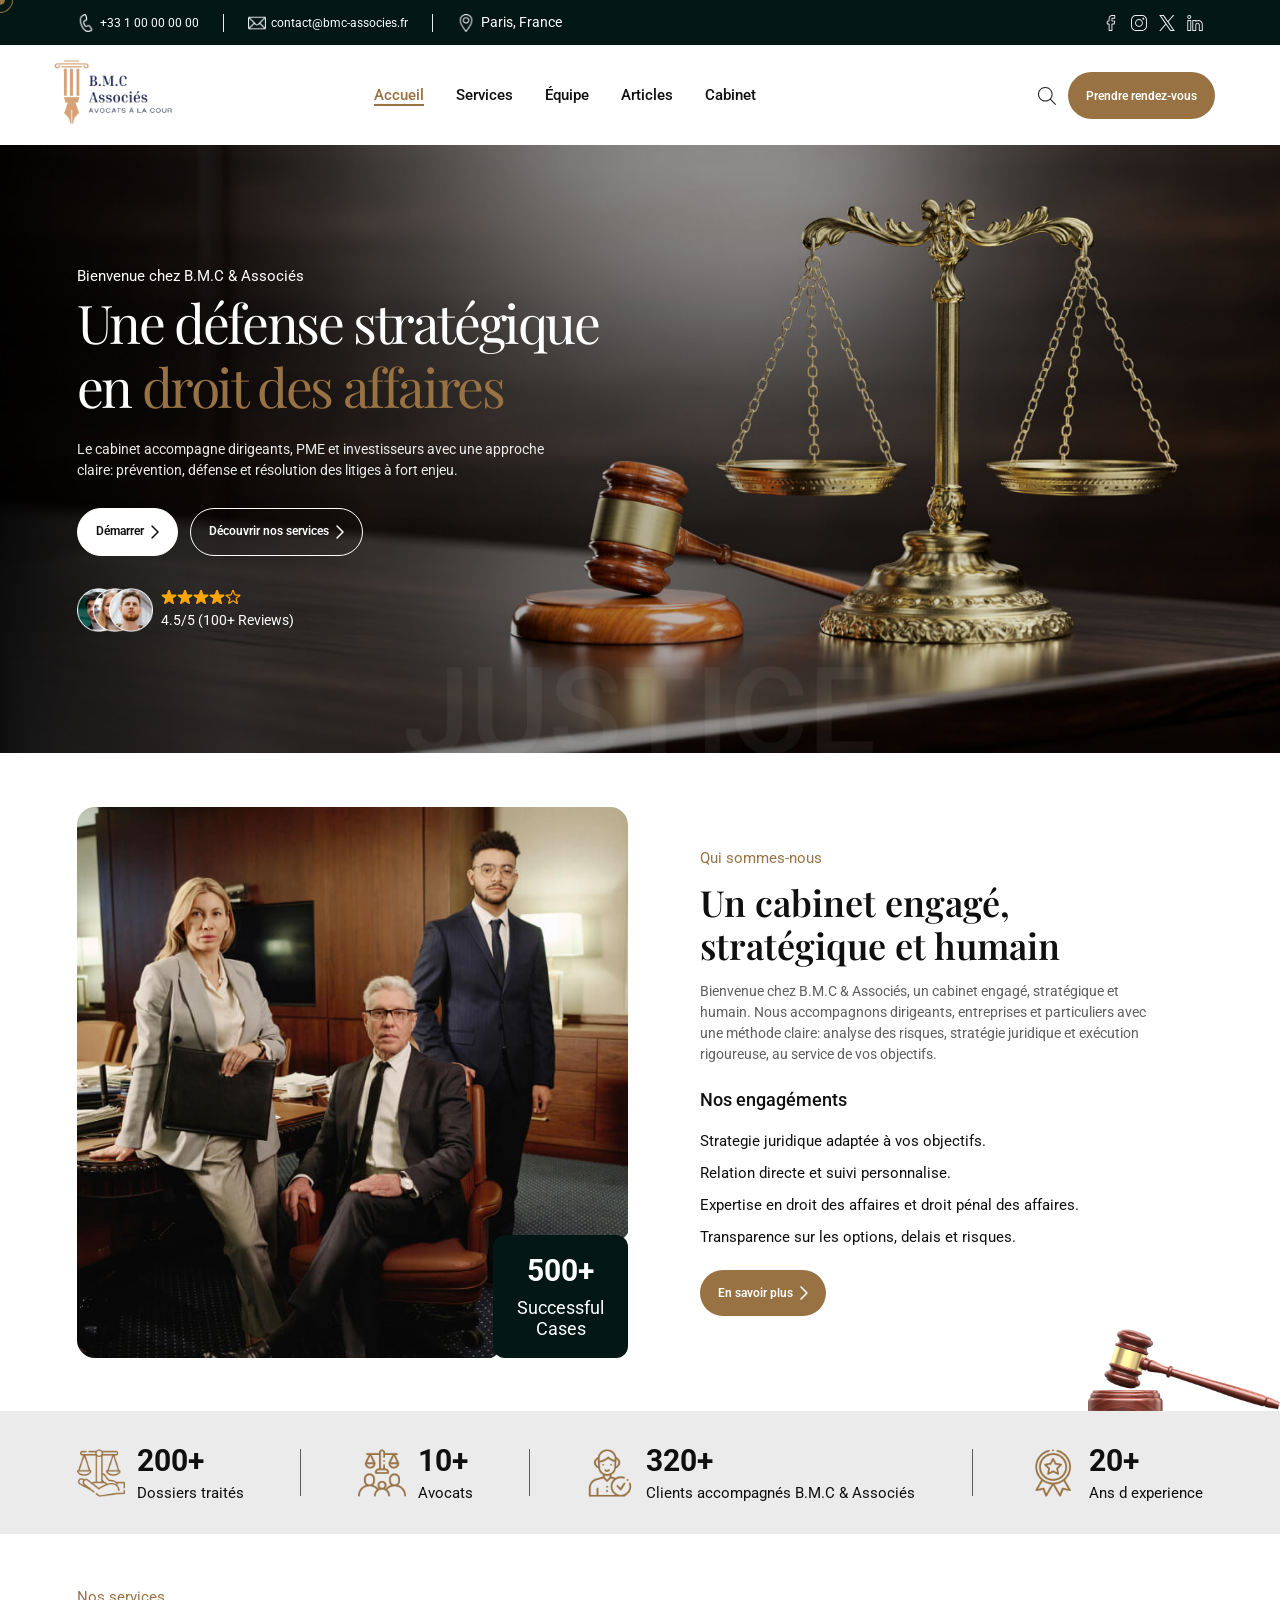
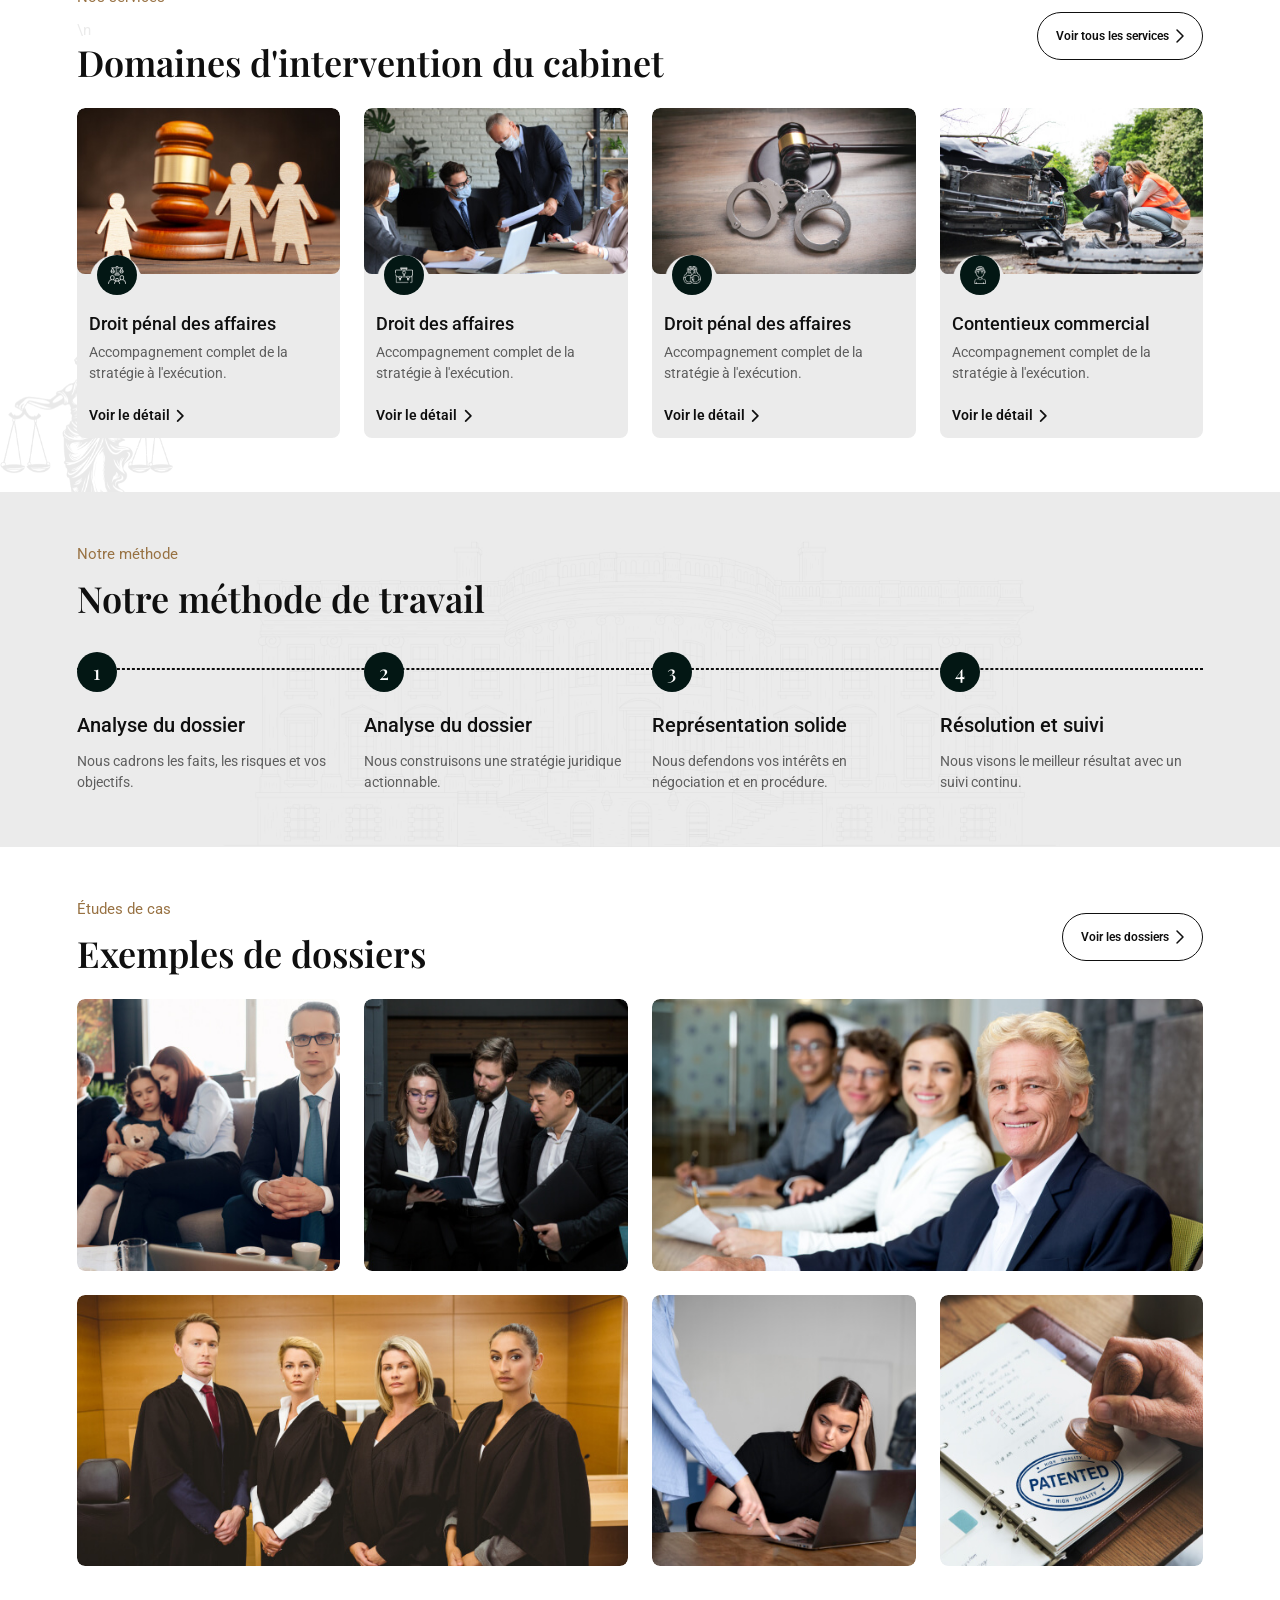
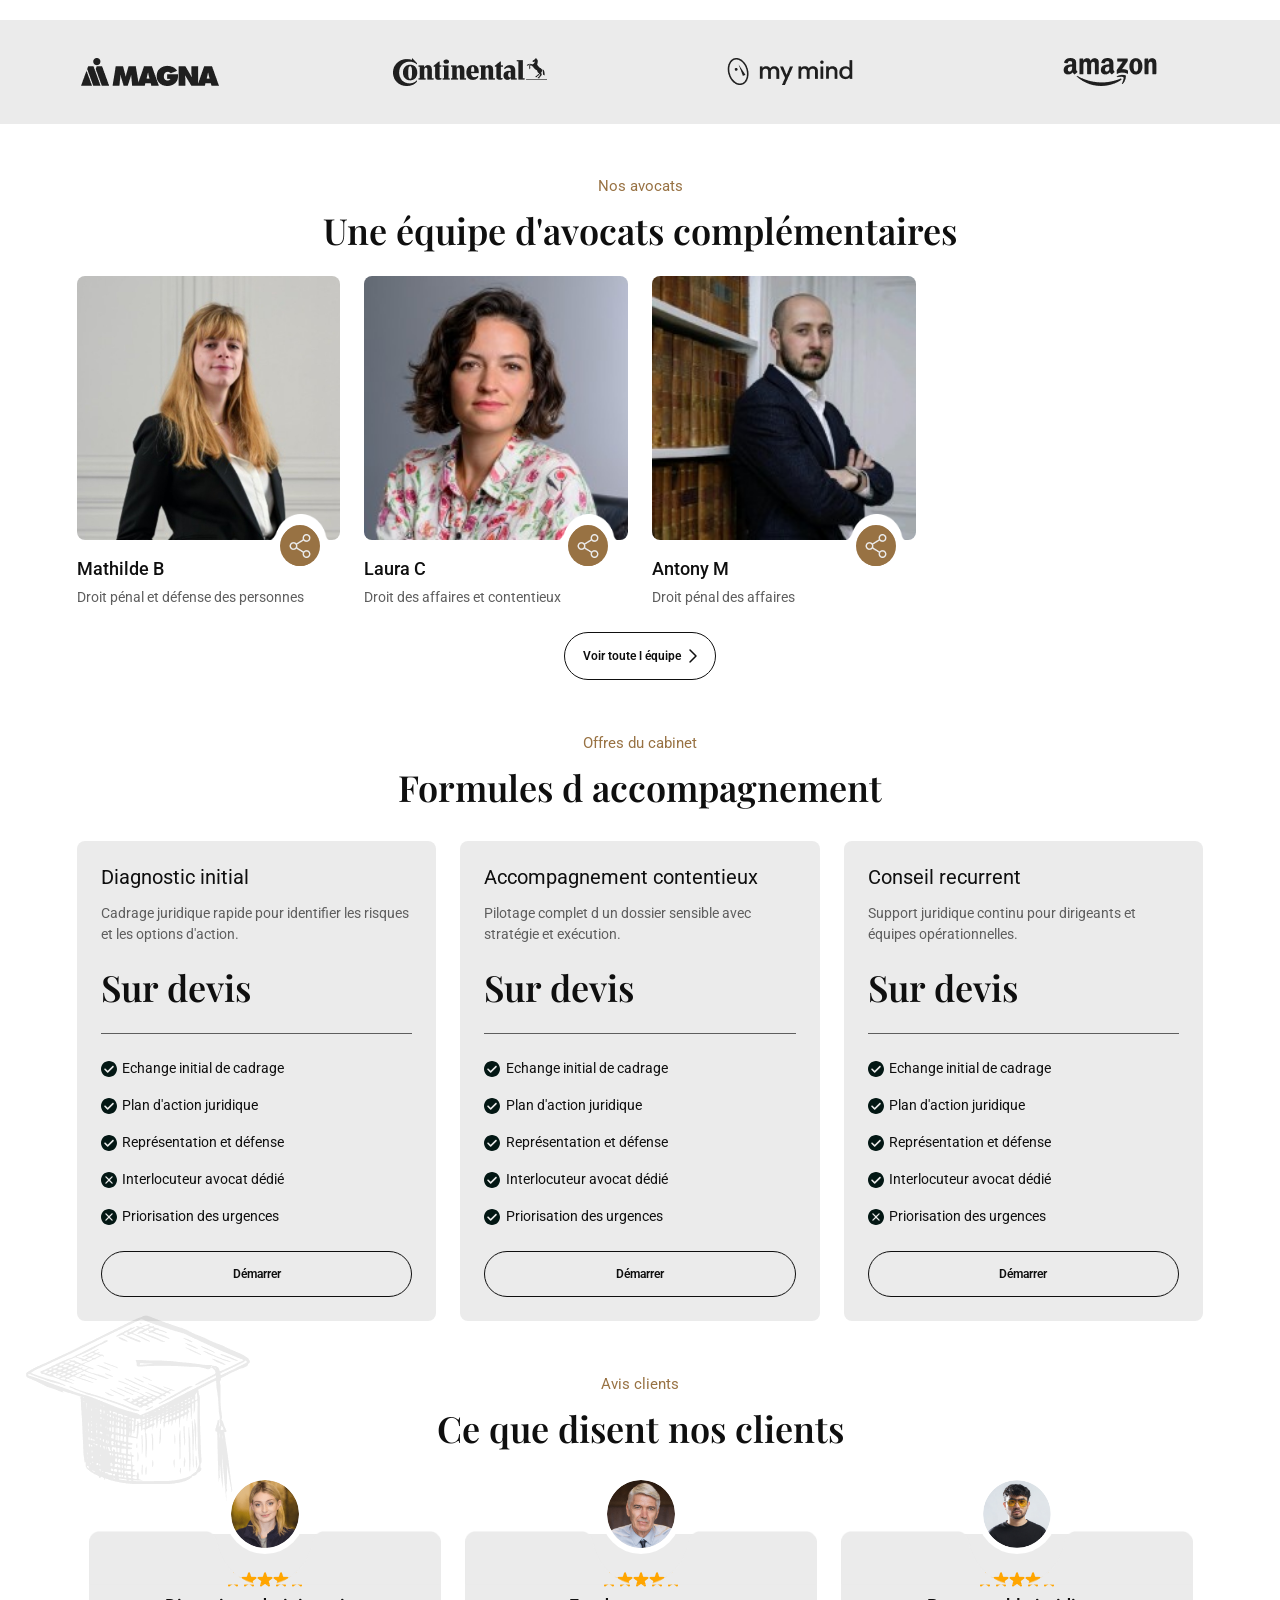
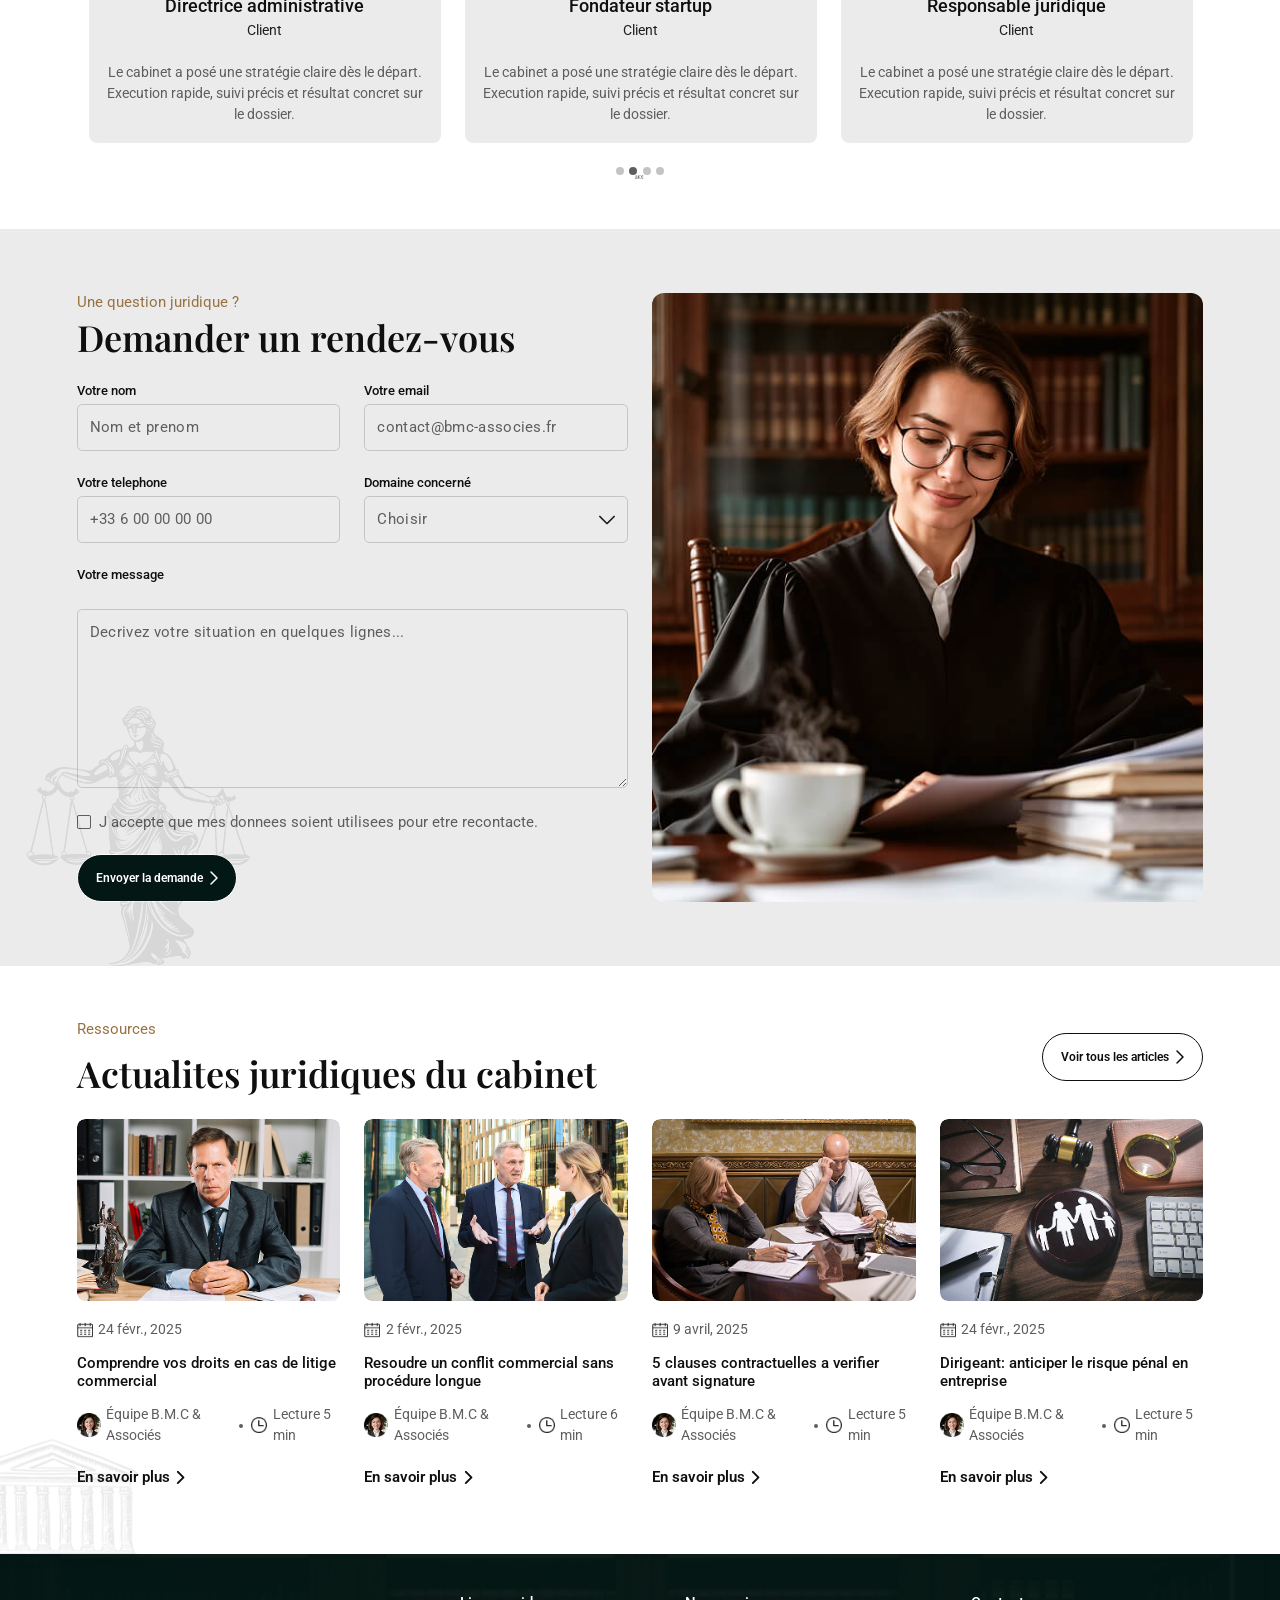
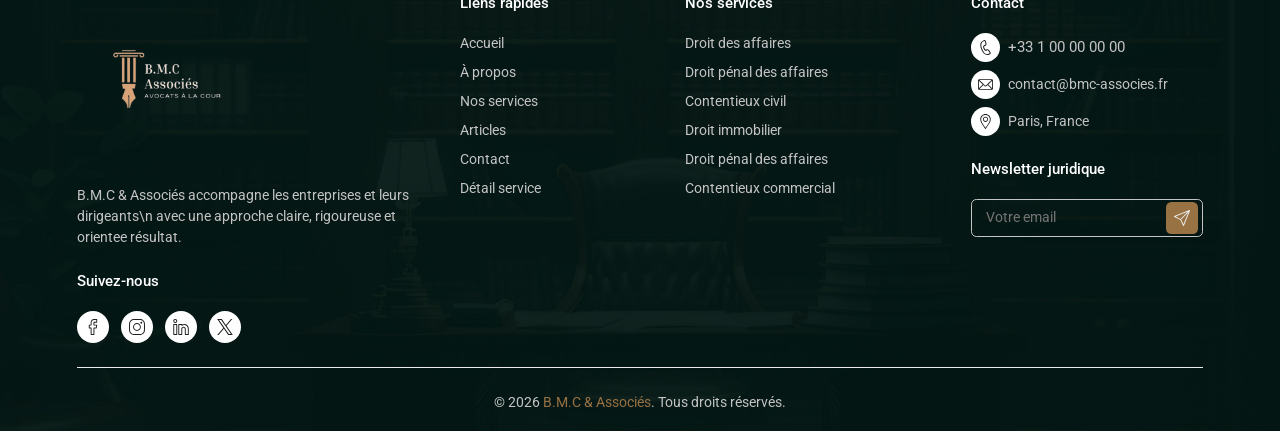
==== index.html @ 6d424aff "Premier commit" ====
﻿<!DOCTYPE html>
<html lang="fr">

<head>
  <meta charset="UTF-8">
  <meta http-equiv="X-UA-Compatible" content="IE=edge">
  <meta name="viewport" content="width=device-width, initial-scale=1, shrink-to-fit=no">
  <meta name="description" content="Cabinet B.M.C & Associés: conseil, contentieux commercial et droit pénal des affaires pour dirigeants et entreprises.">
    <meta name="robots" content="index,follow">
    <meta property="og:locale" content="fr_FR">
    <meta property="og:type" content="website">
    
    <meta property="og:title" content="B.M.C & Associés | Cabinet d'avocats">
    <meta property="og:description" content="Cabinet B.M.C & Associés: conseil, contentieux commercial et droit pénal des affaires pour dirigeants et entreprises.">

  <title>B.M.C & Associés | Cabinet d'avocats</title>
    <link rel="canonical" href="https://www.bmc-associes.fr/index.html">

  <!-- Favicon -->
  <link rel="shortcut icon" type="image/x-icon" href="assets/media/favicon.png">

  <!-- All CSS files -->
  <link rel="stylesheet" href="assets/css/vendor/font-awesome.css">
  <link rel="stylesheet" href="assets/css/vendor/slick-theme.css">
  <link rel="stylesheet" href="assets/css/vendor/slick-slider.css">
  <link rel="stylesheet" href="assets/css/vendor/bootstrap.min.css">
  <link rel="stylesheet" href="assets/css/vendor/wow.min.css">
  <link rel="stylesheet" href="assets/css/app.css">

</head>

<body>

  <!-- Cursor Style -->
  <div id="cursor"></div>
  <div id="cursor-border"></div>
  <!-- Cursor Style -->

  <!-- Preloader START -->
  <div class="page-loader" id="preloader">
    <div class="preloader-container">
      <img src="assets/media/preloader/1.png" class="top-bar" alt="">
      <div class="preloader">
        <img src="assets/media/preloader/2.png" class="lefthandle" alt="">
        <img src="assets/media/preloader/3.png" alt="">
        <img src="assets/media/preloader/2.png" class="righthandle" alt="">
      </div>
    </div>
  </div>
  <!-- Preloader END -->

  <!-- Main Wrapper Start -->
  <div id="scroll-container" class="main-wrapper">

    <!-- Header Menu Start -->
    <div class="header-wrapper">
      <div class="header-top">
        <div class="container-fluid">
          <div class="header-top-wrapper">
            <div class="left-contact-block">
              <div class="info-block">
                <img src="assets/media/vector/call-vector.png" alt="">
                <a href="tel:+33100000000" class="hover-content">+33 1 00 00 00 00</a>
              </div>
              <div class="info-block">
                <img src="assets/media/vector/mail-vector.png" alt="">
                <a href="mailto:contact@bmc-associes.fr" class="hover-content">contact@bmc-associes.fr</a>
              </div>
              <div class="info-block">
                <img src="assets/media/vector/location-vector.png" alt="">
                <p class="white">Paris, France</p>
              </div>
            </div>
            <div class="right-links-block">
              <a href="" class="link">
                <svg xmlns="http://www.w3.org/2000/svg" width="20" height="20" viewBox="0 0 20 20" fill="none">
                  <path
                    d="M14.6875 4.6875C15.0109 4.6875 15.2734 4.425 15.2734 4.10156V0.585938C15.2734 0.2625 15.0109 0 14.6875 0H11.1719C8.91016 0 7.07031 1.83984 7.07031 4.10156V7.03125H5.3125C4.98906 7.03125 4.72656 7.29375 4.72656 7.61719V11.1328C4.72656 11.4563 4.98906 11.7188 5.3125 11.7188H7.07031V19.4141C7.07031 19.7375 7.33281 20 7.65625 20H11.1719C11.4953 20 11.7578 19.7375 11.7578 19.4141V11.7188H14.1016C14.3879 11.7188 14.6324 11.5117 14.6797 11.2293L15.2656 7.71367C15.2938 7.54375 15.2461 7.36992 15.1348 7.23828C15.0234 7.10703 14.8598 7.03125 14.6875 7.03125H11.7578V4.6875H14.6875ZM11.1719 8.20312H13.9957L13.6051 10.5469H11.1719C10.8484 10.5469 10.5859 10.8094 10.5859 11.1328V18.8281H8.24219V11.1328C8.24219 10.8094 7.97969 10.5469 7.65625 10.5469H5.89844V8.20312H7.65625C7.97969 8.20312 8.24219 7.94063 8.24219 7.61719V4.10156C8.24219 2.48633 9.55664 1.17188 11.1719 1.17188H14.1016V3.51562H11.1719C10.8484 3.51562 10.5859 3.77813 10.5859 4.10156V7.61719C10.5859 7.94063 10.8484 8.20312 11.1719 8.20312Z"
                    fill="#EBEBEB" />
                </svg>
              </a>
              <a href="" class="link">
                <svg xmlns="http://www.w3.org/2000/svg" width="20" height="20" viewBox="0 0 20 20" fill="none">
                  <g clip-path="url(#clip0_17753_3781)">
                    <path
                      d="M10.1968 20C10.1306 20 10.0644 20 9.99771 19.9997C8.43002 20.0035 6.9815 19.9637 5.57281 19.878C4.28131 19.7994 3.10242 19.3531 2.16339 18.5874C1.25732 17.8485 0.63858 16.8495 0.324402 15.6185C0.0509644 14.5467 0.0364685 13.4946 0.022583 12.477C0.0125122 11.7469 0.00213623 10.8817 0 10.0019C0.00213623 9.11838 0.0125122 8.25321 0.022583 7.52307C0.0364685 6.50562 0.0509644 5.45352 0.324402 4.38159C0.63858 3.15052 1.25732 2.15152 2.16339 1.41269C3.10242 0.647006 4.28131 0.200687 5.57297 0.122104C6.98166 0.036502 8.43048 -0.00347599 10.0015 0.000338713C11.5697 -0.00301822 13.0177 0.036502 14.4264 0.122104C15.7179 0.200687 16.8968 0.647006 17.8358 1.41269C18.7421 2.15152 19.3607 3.15052 19.6748 4.38159C19.9483 5.45337 19.9628 6.50562 19.9767 7.52307C19.9867 8.25321 19.9972 9.11838 19.9992 9.9982V10.0019C19.9972 10.8817 19.9867 11.7469 19.9767 12.477C19.9628 13.4944 19.9484 14.5465 19.6748 15.6185C19.3607 16.8495 18.7421 17.8485 17.8358 18.5874C16.8968 19.3531 15.7179 19.7994 14.4264 19.878C13.0774 19.9601 11.6916 20 10.1968 20ZM9.99771 18.761C11.5399 18.7647 12.9559 18.7256 14.3315 18.642C15.3081 18.5826 16.46 17.9421 17.1537 17.3764C17.7948 16.8535 18.2364 16.1321 18.4661 15.2321C18.6937 14.3399 18.7069 13.382 18.7195 12.4556C18.7294 11.7304 18.7398 10.8713 18.7419 10C18.7398 9.1286 18.7294 8.26969 18.7195 7.54444C18.7069 6.61807 18.6937 5.66013 18.4661 4.76779C18.2364 3.86783 17.7948 3.1464 17.1537 2.62348C16.46 2.05799 15.3081 1.43619 14.3315 1.37683C12.9559 1.29306 11.5399 1.25445 10.0014 1.25781C8.45947 1.25415 7.0433 1.29764 5.66772 1.38141C4.69116 1.44077 3.64605 1.85959 2.95239 2.42508C2.31121 2.948 1.75088 3.86783 1.52123 4.76779C1.29357 5.66013 1.28045 6.61792 1.26779 7.54444C1.25787 8.2703 1.24749 9.12982 1.24535 10.0019C1.24749 10.8701 1.25787 11.7298 1.26779 12.4556C1.28045 13.382 1.29357 14.3399 1.52123 15.2321C1.75088 16.1321 2.19247 16.8535 2.83364 17.3764C3.52731 17.9419 4.69116 18.5826 5.66772 18.642C7.0433 18.7258 8.45978 18.7648 9.99771 18.761ZM9.96048 14.8828C7.26822 14.8828 5.07767 12.6924 5.07767 10C5.07767 7.30762 7.26822 5.11722 9.96048 5.11722C12.6529 5.11722 14.8433 7.30762 14.8433 10C14.8433 12.6924 12.6529 14.8828 9.96048 14.8828ZM10.0014 6.25416C7.80598 6.25416 6.26095 7.7992 6.26095 9.9982C6.26095 11.829 7.6453 13.7609 9.97978 13.7609C11.8107 13.7609 13.7142 12.0264 13.7142 9.9982C13.7142 8.16745 12.3175 6.25416 10.0014 6.25416ZM15.3902 3.55472C14.743 3.55472 14.2183 4.07932 14.2183 4.7266C14.2183 5.37387 14.743 5.89847 15.3902 5.89847C16.0374 5.89847 16.562 5.37387 16.562 4.7266C16.562 4.07932 16.0374 3.55472 15.3902 3.55472Z"
                      fill="#EBEBEB" />
                  </g>
                  <defs>
                    <clipPath>
                      <rect width="20" height="20" fill="white" />
                    </clipPath>
                  </defs>
                </svg>
              </a>
              <a href="" class="link">
                <svg xmlns="http://www.w3.org/2000/svg" width="20" height="20" viewBox="0 0 20 20" fill="none">
                  <g clip-path="url(#clip0_17753_3783)">
                    <path
                      d="M11.8683 8.46864L19.1537 0H17.4273L11.1014 7.3532L6.04897 0H0.221558L7.86186 11.1193L0.221558 20H1.94805L8.62833 12.2348L13.9641 20H19.7915L11.8679 8.46864H11.8683ZM9.50367 11.2173L8.72954 10.1101L2.57013 1.29967H5.22192L10.1926 8.40994L10.9668 9.51718L17.4281 18.7594H14.7763L9.50367 11.2177V11.2173Z"
                      fill="#EBEBEB" />
                  </g>
                  <defs>
                    <clipPath>
                      <rect width="20" height="20" fill="white" />
                    </clipPath>
                  </defs>
                </svg>
              </a>
              <a href="" class="link">
                <svg xmlns="http://www.w3.org/2000/svg" width="20" height="20" viewBox="0 0 20 20" fill="none">
                  <g clip-path="url(#clip0_17753_3785)">
                    <path
                      d="M4.70306 6.27594H0.9375C0.613861 6.27594 0.351562 6.53839 0.351562 6.86188V19.4141C0.351562 19.7377 0.613861 20 0.9375 20H4.70306C5.0267 20 5.289 19.7377 5.289 19.4141V6.86188C5.289 6.53839 5.0267 6.27594 4.70306 6.27594ZM4.11713 18.8281H1.52344V7.44781H4.11713V18.8281Z"
                      fill="#EBEBEB" />
                    <path
                      d="M2.82043 0C1.45905 0 0.351562 1.10748 0.351562 2.46857C0.351562 3.82996 1.45905 4.93729 2.82043 4.93729C4.18167 4.93729 5.289 3.8298 5.289 2.46857C5.289 1.10748 4.18167 0 2.82043 0ZM2.82043 3.76541C2.10526 3.76541 1.52344 3.18375 1.52344 2.46857C1.52344 1.75354 2.10526 1.17188 2.82043 1.17188C3.53546 1.17188 4.11713 1.75354 4.11713 2.46857C4.11713 3.18375 3.53546 3.76541 2.82043 3.76541Z"
                      fill="#EBEBEB" />
                    <path
                      d="M14.1176 6.19308C13.2269 6.19308 12.3491 6.40778 11.563 6.80939C11.5363 6.51047 11.2852 6.27594 10.9793 6.27594H7.21344C6.88995 6.27594 6.6275 6.53839 6.6275 6.86188V19.4141C6.6275 19.7377 6.88995 20 7.21344 20H10.9793C11.3029 20 11.5652 19.7377 11.5652 19.4141V12.5104C11.5652 11.6223 12.2879 10.8998 13.176 10.8998C14.064 10.8998 14.7864 11.6223 14.7864 12.5104V19.4141C14.7864 19.7377 15.0488 20 15.3723 20H19.138C19.4617 20 19.724 19.7377 19.724 19.4141V11.7995C19.724 8.70804 17.209 6.19308 14.1176 6.19308ZM18.5521 18.8281H15.9584V12.5104C15.9584 10.9761 14.7102 9.72794 13.1761 9.72794C11.6417 9.72794 10.3934 10.9761 10.3934 12.5104V18.8281H7.79953V7.44781H10.3934V7.88071C10.3934 8.10608 10.5226 8.31146 10.7259 8.40897C10.929 8.50647 11.17 8.4787 11.346 8.33786C12.1394 7.70142 13.098 7.36496 14.1176 7.36496C16.5628 7.36496 18.5521 9.35425 18.5521 11.7995V18.8281Z"
                      fill="#EBEBEB" />
                  </g>
                  <defs>
                    <clipPath>
                      <rect width="20" height="20" fill="white" />
                    </clipPath>
                  </defs>
                </svg>
              </a>
            </div>
          </div>
        </div>
      </div>
      <header class="main-menu">
        <div class="header-section">
          <div class="container-fluid">
            <div class="header-center">
              <div class="row align-items-center justify-content-between gap-24">
                <div class="col-xl-2 col-lg-3 col-5">
                  <a href="index.html" class="header-logo bmc-logo-inline"><img src="assets/media/logo-1-nobg.png" alt="B.M.C & Associés">
                    
                </a>
                </div>
                <div class="col-lg-5 col-1 d-md-flex d-none">
                  <nav class="navigation">
                    <div class="menu-button-right">
                      <div class="main-menu__nav">
                        <ul class="main-menu__list">
                          <li>
                            <a href="index.html" class="active">Accueil</a>
                          </li>
                          <li class="dropdown">
                            <a href="javascript:void(0);">Services</a>
                            <ul class="sub-menu">
                              <li><a href="services.html">Services</a></li>
                              <li><a href="service-detail.html">Détail service</a></li>
                            </ul>
                          </li>
                          <li class="dropdown">
                            <a href="javascript:void(0);">Équipe</a>
                            <ul class="sub-menu">
                              <li><a href="team.html">Équipe</a></li>
                              <li><a href="team-detail.html">Profil avocat</a></li>
                            </ul>
                          </li>
                          <li class="dropdown">
                            <a href="javascript:void(0);">Articles</a>
                            <ul>
                              <li><a href="blog-grid.html">Articles</a></li>
                              <li><a href="blog-grid-sidebar.html">Articles</a></li>
                              <li><a href="blog-detail.html">Article</a></li>
                            </ul>
                          </li>
                          <li class="dropdown">
                            <a href="javascript:void(0);">Cabinet</a>
                            <ul>
                              <li><a href="about.html">À propos</a></li>
                              <li><a href="case-study.html">Études de cas</a></li>
                              <li><a href="case-study-detail.html">Détail étude de cas</a></li>
                              <li><a href="appointment.html">Prendre rendez-vous</a></li>
                              <li><a href="contact.html">Contact</a></li>
                            </ul>
                          </li>
                        </ul>
                      </div>
                    </div>
                  </nav>
                </div>
                <div class="col-xl-4 col-lg-3 col-5 p-0">
                  <div class="header-buttons">
                    <div class="right-nav d-sm-flex d-none">
                      <form action="index.html">
                        <div class="search-block">
                          <input type="text" class="input-search form-control" name="search" id="searchbar"
                            placeholder="Rechercher...">
                          <a href="javascript:;" class="button-block search-toggler">
                            <svg xmlns="http://www.w3.org/2000/svg" width="24" height="24" viewBox="0 0 24 24"
                              fill="none">
                              <path
                                d="M9.74062 0C15.1116 0 19.4812 4.36964 19.4812 9.74063C19.4812 12.1734 18.5847 14.4008 17.1047 16.1097L23.7941 22.7997C24.0687 23.0743 24.0686 23.5195 23.794 23.7941C23.5194 24.0687 23.0743 24.0686 22.7997 23.7941L16.1104 17.1041C14.4014 18.5845 12.1738 19.4813 9.74062 19.4813C4.36964 19.4813 0 15.1116 0 9.74063C0 4.36964 4.36964 0 9.74062 0ZM9.74062 18.075C14.3362 18.075 18.075 14.3362 18.075 9.74063C18.075 5.14505 14.3362 1.40625 9.74062 1.40625C5.14505 1.40625 1.40625 5.14505 1.40625 9.74063C1.40625 14.3362 5.14505 18.075 9.74062 18.075Z"
                                fill="#1E1F20" />
                            </svg>
                          </a>
                        </div>
                      </form>
                      <a href="appointment.html" class="header-cus-btn">
                        <span class="text">Prendre rendez-vous</span>
                      </a>
                    </div>

                    <a href="#" class="main-menu__toggler mobile-nav__toggler">
                      <img src="assets/media/icons/menu-2.png" alt="">
                    </a>
                  </div>
                </div>
              </div>
            </div>
          </div>
        </div>
      </header>
    </div>
    <!-- Header Menu End -->

    <div class="stricky-header stricked-menu">
      <div class="sticky-header__content"></div>
    </div>

    <!-- Main Sections -->
    <main class="main-wrapper">

      <!-- Hero Section Start -->
      <section class="hero-sec mb-80">
        <div class="container-fluid">
          <div class="row row-gap-4">
            <div class="col-lg-6 col-sm-9 col-12">
              <div class="hero-wrapper wow fadeInUp animated" data-wow-delay="2000ms">
                <h6 class="fw-400 white font-sec mb-8">Bienvenue chez B.M.C & Associés</h6>
                <h1 class="white mb-24 pe-2">Une défense stratégique en <span class="color-sec">droit des affaires</span></h1>
                <p class="light-gray pe-sm-5 pe-0 mb-40">Le cabinet accompagne dirigeants, PME et investisseurs avec une approche claire: prévention, défense et résolution des litiges à fort enjeu.</p>
                <div class="btn-block mb-48">
                  <a href="appointment.html" class="cus-btn">
                    <span class="text">Démarrer</span>
                    <i class="fa-solid fa-chevron-right"></i>
                  </a>
                  <a href="services.html" class="cus-btn-2">
                    <span class="text">Découvrir nos services</span>
                    <i class="fa-solid fa-chevron-right"></i>
                  </a>
                </div>
                <div class="user-review-block wow zoomIn  animated" data-wow-delay="2200ms">
                  <div class="img-block">
                    <img src="assets/media/user/hero-user-1.png" alt="user-1">
                    <img src="assets/media/user/hero-user-2.png" alt="user-1">
                    <img src="assets/media/user/hero-user-3.png" alt="user-1">
                  </div>
                  <div>
                    <div class="d-flex align-items-center mb-8 gap-4p">
                      <svg xmlns="http://www.w3.org/2000/svg" width="16" height="15" viewBox="0 0 16 15" fill="none">
                        <path
                          d="M7.04894 1.42705C7.3483 0.505739 8.6517 0.50574 8.95106 1.42705L10.0206 4.71885C10.1545 5.13087 10.5385 5.40983 10.9717 5.40983H14.4329C15.4016 5.40983 15.8044 6.64945 15.0207 7.21885L12.2205 9.25329C11.87 9.50793 11.7234 9.9593 11.8572 10.3713L12.9268 13.6631C13.2261 14.5844 12.1717 15.3506 11.388 14.7812L8.58778 12.7467C8.2373 12.4921 7.7627 12.4921 7.41221 12.7467L4.61204 14.7812C3.82833 15.3506 2.77385 14.5844 3.0732 13.6631L4.14277 10.3713C4.27665 9.9593 4.12999 9.50793 3.7795 9.25329L0.979333 7.21885C0.195619 6.64945 0.598395 5.40983 1.56712 5.40983H5.02832C5.46154 5.40983 5.8455 5.13087 5.97937 4.71885L7.04894 1.42705Z"
                          fill="#FFA500" />
                      </svg>
                      <svg xmlns="http://www.w3.org/2000/svg" width="16" height="15" viewBox="0 0 16 15" fill="none">
                        <path
                          d="M7.04894 1.42705C7.3483 0.505739 8.6517 0.50574 8.95106 1.42705L10.0206 4.71885C10.1545 5.13087 10.5385 5.40983 10.9717 5.40983H14.4329C15.4016 5.40983 15.8044 6.64945 15.0207 7.21885L12.2205 9.25329C11.87 9.50793 11.7234 9.9593 11.8572 10.3713L12.9268 13.6631C13.2261 14.5844 12.1717 15.3506 11.388 14.7812L8.58778 12.7467C8.2373 12.4921 7.7627 12.4921 7.41221 12.7467L4.61204 14.7812C3.82833 15.3506 2.77385 14.5844 3.0732 13.6631L4.14277 10.3713C4.27665 9.9593 4.12999 9.50793 3.7795 9.25329L0.979333 7.21885C0.195619 6.64945 0.598395 5.40983 1.56712 5.40983H5.02832C5.46154 5.40983 5.8455 5.13087 5.97937 4.71885L7.04894 1.42705Z"
                          fill="#FFA500" />
                      </svg>
                      <svg xmlns="http://www.w3.org/2000/svg" width="16" height="15" viewBox="0 0 16 15" fill="none">
                        <path
                          d="M7.04894 1.42705C7.3483 0.505739 8.6517 0.50574 8.95106 1.42705L10.0206 4.71885C10.1545 5.13087 10.5385 5.40983 10.9717 5.40983H14.4329C15.4016 5.40983 15.8044 6.64945 15.0207 7.21885L12.2205 9.25329C11.87 9.50793 11.7234 9.9593 11.8572 10.3713L12.9268 13.6631C13.2261 14.5844 12.1717 15.3506 11.388 14.7812L8.58778 12.7467C8.2373 12.4921 7.7627 12.4921 7.41221 12.7467L4.61204 14.7812C3.82833 15.3506 2.77385 14.5844 3.0732 13.6631L4.14277 10.3713C4.27665 9.9593 4.12999 9.50793 3.7795 9.25329L0.979333 7.21885C0.195619 6.64945 0.598395 5.40983 1.56712 5.40983H5.02832C5.46154 5.40983 5.8455 5.13087 5.97937 4.71885L7.04894 1.42705Z"
                          fill="#FFA500" />
                      </svg>
                      <svg xmlns="http://www.w3.org/2000/svg" width="16" height="15" viewBox="0 0 16 15" fill="none">
                        <path
                          d="M7.04894 1.42705C7.3483 0.505739 8.6517 0.50574 8.95106 1.42705L10.0206 4.71885C10.1545 5.13087 10.5385 5.40983 10.9717 5.40983H14.4329C15.4016 5.40983 15.8044 6.64945 15.0207 7.21885L12.2205 9.25329C11.87 9.50793 11.7234 9.9593 11.8572 10.3713L12.9268 13.6631C13.2261 14.5844 12.1717 15.3506 11.388 14.7812L8.58778 12.7467C8.2373 12.4921 7.7627 12.4921 7.41221 12.7467L4.61204 14.7812C3.82833 15.3506 2.77385 14.5844 3.0732 13.6631L4.14277 10.3713C4.27665 9.9593 4.12999 9.50793 3.7795 9.25329L0.979333 7.21885C0.195619 6.64945 0.598395 5.40983 1.56712 5.40983H5.02832C5.46154 5.40983 5.8455 5.13087 5.97937 4.71885L7.04894 1.42705Z"
                          fill="#FFA500" />
                      </svg>
                      <svg xmlns="http://www.w3.org/2000/svg" width="16" height="15" viewBox="0 0 16 15" fill="none">
                        <path
                          d="M7.64335 1.62019C7.75561 1.27469 8.24439 1.27469 8.35665 1.62019L9.42622 4.91198C9.64376 5.58152 10.2677 6.03483 10.9717 6.03483H14.4329C14.7962 6.03483 14.9472 6.49968 14.6533 6.71321L11.8531 8.74765C11.2836 9.16145 11.0453 9.89492 11.2628 10.5645L12.3324 13.8563C12.4446 14.2017 12.0492 14.489 11.7553 14.2755L8.95515 12.2411C8.38561 11.8273 7.61439 11.8273 7.04485 12.2411L4.24468 14.2755C3.95079 14.489 3.55536 14.2017 3.66761 13.8563L4.73718 10.5645C4.95473 9.89492 4.71641 9.16145 4.14687 8.74765L1.3467 6.71321C1.05281 6.49969 1.20385 6.03483 1.56712 6.03483H5.02832C5.73231 6.03483 6.35624 5.58152 6.57378 4.91198L7.64335 1.62019Z"
                          stroke="#FFA500" stroke-width="1.25" />
                      </svg>
                    </div>
                    <p class="white">4.5/5 (100+ Reviews)</p>
                  </div>
                </div>
              </div>
            </div>
          </div>
        </div>
      </section>
      <!-- Hero Section End -->

      <!-- About Section Start -->
      <section class="about-sec mb-80 wow fadeInUp animated" data-wow-delay="200ms">
        <div class="container-fluid">
          <div class="row row-gap-4 align-items-center">
            <div class="col-lg-6">
              <div class="img-block">
                <img src="assets/media/about/about-img.jpg" class="about-img" alt="">
                <div class="about-content-wrapper">
                  <img src="assets/media/vector/about-shape.png" class="about-vector" alt="">
                  <div class="about-content wow zoomIn  animated" data-wow-delay="210ms">
                    <h3 class="fw-700 white mb-12 font-sec">500+</h3>
                    <h5 class="white fw-400 white font-sec">Successful<br>
                      Cases</h5>
                  </div>
                </div>
              </div>
            </div>
            <div class="col-lg-6">
              <div class="ps-md-5 pe-md-5">
                <h6 class="fw-400 color-sec font-sec mb-16">Qui sommes-nous</h6>
                <h2 class="fw-600 mb-16">Un cabinet engagé, stratégique et humain</h2>
                <p class="mb-32">Bienvenue chez B.M.C & Associés, un cabinet engagé, stratégique et humain. Nous accompagnons
                  dirigeants, entreprises et particuliers avec une méthode claire: analyse des risques, stratégie
                  juridique et exécution rigoureuse, au service de vos objectifs.</p>
                <h5 class="fw-500 mb-24">Nos engagéments</h5>
                <h6 class="fw-400 mb-16">Strategie juridique adaptée à vos objectifs.</h6>
                <h6 class="fw-400 mb-16">Relation directe et suivi personnalise.</h6>
                <h6 class="fw-400 mb-16">Expertise en droit des affaires et droit pénal des affaires.</h6>
                <h6 class="fw-400 mb-32">Transparence sur les options, delais et risques.</h6>
                <a href="about.html" class="cus-btn-3">
                  <span class="text">En savoir plus</span>
                  <i class="fa-solid fa-chevron-right"></i>
                </a>
              </div>
            </div>
          </div>
        </div>
      </section>
      <!-- About Section End -->

      <!-- About Block 2 Start -->
      <section class="about-block mb-80 wow fadeInUp animated" data-wow-delay="210ms">
        <img src="assets/media/vector/gavel-vector.png" class="gavel-vector" alt="">
        <div class="container-fluid">
          <div class="block-content">
            <div class="block-1">
              <img class="num-vector" src="assets/media/vector/successfull-cases.png" alt="">
              <div>
                <h3 class="fw-700 mb-8">200+</h3>
                <h6 class="fw-400">Dossiers traités</h6>
              </div>
            </div>
            <div class="vr-line"></div>
            <div class="block-1">
              <img class="num-vector" src="assets/media/vector/family.png" alt="">
              <div>
                <h3 class="fw-700 mb-8">10+</h3>
                <h6 class="fw-400">Avocats</h6>
              </div>
            </div>
            <div class="vr-line d-sm-block d-none"></div>
            <div class="block-1">
              <img class="num-vector" src="assets/media/vector/happy-member.png" alt="">
              <div>
                <h3 class="fw-700 mb-8">320+</h3>
                <h6 class="fw-400">Clients accompagnés B.M.C & Associés</h6>
              </div>
            </div>
            <div class="vr-line"></div>
            <div class="block-1">
              <img class="num-vector" src="assets/media/vector/medal.png" alt="">
              <div>
                <h3 class="fw-700 mb-8">20+</h3>
                <h6 class="fw-400">Ans d experience</h6>
              </div>
            </div>
          </div>
        </div>
      </section>
      <!-- About Block 2 End -->

      <!-- Nos services Start -->
      <section class="service-sec mb-80 wow fadeInUp animated" data-wow-delay="220ms">
        <img src="assets/media/vector/service-bg-vector.png" class="service-vector" alt="">
        <div class="container-fluid">
          <div class="heading mb-32">
            <div>
              <h6 class="fw-400 color-sec mb-16">Nos services</h6>\n              <h2 class="fw-600">Domaines d'intervention du cabinet</h2>
            </div>
            <a href="services.html" class="cus-btn-2 border-black">
              <span class="text">Voir tous les services</span>
              <i class="fa-solid fa-chevron-right"></i>
            </a>
          </div>
          <div class="row row-gap-4">
            <div class="col-xl-3 col-md-4">
              <div class="service-card">
                <a href="service-detail.html" class="card-image">
                  <img src="assets/media/service/img-1.jpg" class="card-img" alt="card-img">
                  <span class="shap-img_icon">
                    <img src="assets/media/vector/service-card-shape.png" class="card-shap" alt="">
                    <span class="card-icon">
                      <img src="assets/media/service/icon-vec-1.png" alt="">
                    </span>
                  </span>
                </a>
                <div class="card-contant">
                  <a href="service-detail.html" class="h5 fw-500 hover-content mb-12">Droit pénal des affaires</a>
                  <p class="mb-24">Accompagnement complet de la stratégie à l'exécution.</p>
                  <a href="service-detail.html" class="card-btn">
                    <span class="fw-600 text-16">Voir le détail</span>
                    <i class="fa-solid fa-chevron-right"></i>
                  </a>
                </div>
              </div>
            </div>
            <div class="col-xl-3 col-md-4">
              <div class="service-card">
                <a href="service-detail.html" class="card-image">
                  <img src="assets/media/service/img-2.jpg" class="card-img" alt="card-img">
                  <span class="shap-img_icon">
                    <img src="assets/media/vector/service-card-shape.png" class="card-shap" alt="">
                    <span class="card-icon">
                      <img src="assets/media/service/icon-vec-2.png" alt="">
                    </span>
                  </span>
                </a>
                <div class="card-contant">
                  <a href="service-detail.html" class="h5 fw-500 hover-content mb-12">Droit des affaires</a>
                  <p class="mb-24">Accompagnement complet de la stratégie à l'exécution.</p>
                  <a href="service-detail.html" class="card-btn">
                    <span class="fw-600 text-16">Voir le détail</span>
                    <i class="fa-solid fa-chevron-right"></i>
                  </a>
                </div>
              </div>
            </div>
            <div class="col-xl-3 col-md-4">
              <div class="service-card">
                <a href="service-detail.html" class="card-image">
                  <img src="assets/media/service/img-3.jpg" class="card-img" alt="card-img">
                  <span class="shap-img_icon">
                    <img src="assets/media/vector/service-card-shape.png" class="card-shap" alt="">
                    <span class="card-icon">
                      <img src="assets/media/service/icon-vec-3.png" alt="">
                    </span>
                  </span>
                </a>
                <div class="card-contant">
                  <a href="service-detail.html" class="h5 fw-500 hover-content mb-12">Droit pénal des affaires</a>
                  <p class="mb-24">Accompagnement complet de la stratégie à l'exécution.</p>
                  <a href="service-detail.html" class="card-btn">
                    <span class="fw-600 text-16">Voir le détail</span>
                    <i class="fa-solid fa-chevron-right"></i>
                  </a>
                </div>
              </div>
            </div>
            <div class="col-xl-3 col-md-4">
              <div class="service-card">
                <a href="service-detail.html" class="card-image">
                  <img src="assets/media/service/img-4.jpg" class="card-img" alt="card-img">
                  <span class="shap-img_icon">
                    <img src="assets/media/vector/service-card-shape.png" class="card-shap" alt="">
                    <span class="card-icon">
                      <img src="assets/media/service/icon-vec-4.png" alt="">
                    </span>
                  </span>
                </a>
                <div class="card-contant">
                  <a href="service-detail.html" class="h5 fw-500 hover-content mb-12">Contentieux commercial</a>
                  <p class="mb-24">Accompagnement complet de la stratégie à l'exécution.</p>
                  <a href="service-detail.html" class="card-btn">
                    <span class="fw-600 text-16">Voir le détail</span>
                    <i class="fa-solid fa-chevron-right"></i>
                  </a>
                </div>
              </div>
            </div>
          </div>
        </div>
      </section>
      <!-- Nos services End -->

      <!-- Work Flow Section Start -->
      <section class="workflow-sec mb-80 position-relative wow fadeInUp animated" data-wow-delay="230ms">
        <div class="container-fluid">
          <div class="mb-48">
            <h6 class="fw-400 color-sec mb-16">Notre méthode</h6>
            <h2 class="fw-600">Notre méthode de travail</h2>
          </div>
          <div class="workblock-wrapper">
            <div class="dotted-border"></div>
            <div class="row row-gap-4">
              <div class="col-lg-3 col-6">
                <div class="workblock">
                  <div class="icon mb-24">1</div>
                  <h4 class="h4 fw-500 mb-16">Analyse du dossier</h4>
                  <p>Nous cadrons les faits, les risques et vos objectifs.</p>
                </div>
              </div>
              <div class="col-lg-3 col-6">
                <div class="workblock">
                  <div class="icon mb-24">2</div>
                  <h4 class="h4 fw-500 mb-16">Analyse du dossier</h4>
                  <p>Nous construisons une stratégie juridique actionnable.</p>
                </div>
              </div>
              <div class="col-lg-3 col-6">
                <div class="workblock">
                  <div class="icon mb-24">3</div>
                  <h4 class="h4 fw-500 mb-16">Représentation solide</h4>
                  <p>Nous defendons vos intérêts en négociation et en procédure.</p>
                </div>
              </div>
              <div class="col-lg-3 col-6">
                <div class="workblock">
                  <div class="icon mb-24">4</div>
                  <h4 class="h4 fw-500 mb-16">Résolution et suivi</h4>
                  <p>Nous visons le meilleur résultat avec un suivi continu.</p>
                </div>
              </div>
            </div>
          </div>
        </div>
      </section>
      <!-- Work Flow Section End -->

      <!-- Exemples de dossiers Section Start -->
      <section class="case-portfolio-sec mb-80 wow fadeInUp animated" data-wow-delay="240ms">
        <div class="container-fluid">
          <div class="heading mb-32">
            <div>
              <h6 class="fw-400 color-sec mb-16">Études de cas</h6>
              <h2 class="fw-600">Exemples de dossiers</h2>
            </div>
            <a href="case-study.html" class="cus-btn-2 border-black">
              <span class="text">Voir les dossiers</span>
              <i class="fa-solid fa-chevron-right"></i>
            </a>
          </div>
          <div class="row row-gap-4">
            <div class="col-lg-3 col-md-6">
              <a href="case-study-detail.html" class="portfolio-block">
                <img src="assets/media/images/project-img-1.jpg" alt="">
                <div class="hover-bg"></div>
                <span class="block-content">
                  <span class="h5 fw-500 white mb-16">Litige patrimonial familial</span>
                  <span class="text-16 light-gray">Droit pénal des affaires</span>
                </span>
              </a>
            </div>
            <div class="col-lg-3 col-md-6">
              <a href="case-study-detail.html" class="portfolio-block">
                <img src="assets/media/images/project-img-2.jpg" alt="">
                <div class="hover-bg"></div>
                <span class="block-content">
                  <span class="h5 fw-500 white mb-16">Résolution de rupture contractuelle</span>
                  <span class="text-16 light-gray">Strategie patrimoniale</span>
                </span>
              </a>
            </div>
            <div class="col-lg-6">
              <a href="case-study-detail.html" class="portfolio-block">
                <img src="assets/media/images/project-img-3.jpg" alt="">
                <div class="hover-bg"></div>
                <span class="block-content">
                  <span class="h5 fw-500 white mb-16">Accompagnement fusion acquisition</span>
                  <span class="text-16 light-gray">Droit des affaires</span>
                </span>
              </a>
            </div>
            <div class="col-lg-6">
              <a href="case-study-detail.html" class="portfolio-block">
                <img src="assets/media/images/project-img-4.jpg" alt="">
                <div class="hover-bg"></div>
                <span class="block-content">
                  <span class="h5 fw-500 white mb-16">Mise en conformité environnementale</span>
                  <span class="text-16 light-gray">Droit de l environnement</span>
                </span>
              </a>
            </div>
            <div class="col-lg-3 col-md-6">
              <a href="case-study-detail.html" class="portfolio-block">
                <img src="assets/media/images/project-img-5.jpg" alt="">
                <div class="hover-bg"></div>
                <span class="block-content">
                  <span class="h5 fw-500 white mb-16">Reglement de litige en entreprise</span>
                  <span class="text-16 light-gray">Droit du travail</span>
                </span>
              </a>
            </div>
            <div class="col-lg-3 col-md-6">
              <a href="case-study-detail.html" class="portfolio-block">
                <img src="assets/media/images/project-img-6.jpg" alt="">
                <div class="hover-bg"></div>
                <span class="block-content">
                  <span class="h5 fw-500 white mb-16">Protection de portefeuille de brevets</span>
                  <span class="text-16 light-gray">Propriete intellectuelle</span>
                </span>
              </a>
            </div>
          </div>
        </div>
      </section>
      <!-- Exemples de dossiers Section End -->

      <!-- BRAND SLIDER START -->
      <div class="brand-slider-wrapper mb-80 wow fadeInUp animated" data-wow-delay="250ms">
        <div class="">
          <div class="brand-slider">
            <div class="brand-image">
              <img src="assets/media/images/brand-1.png" alt="">
            </div>
            <div class="brand-image">
              <img src="assets/media/images/brand-2.png" alt="">
            </div>
            <div class="brand-image">
              <img src="assets/media/images/brand-3.png" alt="">
            </div>
            <div class="brand-image">
              <img src="assets/media/images/brand-4.png" alt="">
            </div>
            <div class="brand-image">
              <img src="assets/media/images/brand-5.png" alt="">
            </div>
            <div class="brand-image">
              <img src="assets/media/images/brand-1.png" alt="">
            </div>
            <div class="brand-image">
              <img src="assets/media/images/brand-2.png" alt="">
            </div>
            <div class="brand-image">
              <img src="assets/media/images/brand-3.png" alt="">
            </div>
            <div class="brand-image">
              <img src="assets/media/images/brand-4.png" alt="">
            </div>
            <div class="brand-image">
              <img src="assets/media/images/brand-5.png" alt="">
            </div>
          </div>
        </div>
      </div>
      <!-- BRAND SLIDER END -->

      <!-- Trusted Équipe Section Start -->
      <section class="trusted-team-sec mb-80">
        <div class="container-fluid">
          <div class="text-center mb-32">
            <h6 class="fw-400 color-sec mb-16">Nos avocats</h6>
            <h2 class="fw-600">Une équipe d'avocats complémentaires</h2>
          </div>
          <div class="row row-gap-4 mb-32">
            <div class="col-lg-3 col-md-4">
              <div class="team-card">
                <div class="card-image">
                  <a href="team-detail.html">
                    <img src="assets/media/images/mathilde-b_avocate-penaliste.jpg" class="card-img" alt="card-img">
                  </a>
                  <div class="shap-img_icon">
                    <img src="assets/media/vector/team-card-vector.png" class="card-shape" alt="">
                    <div class="team-social">
                      <div class="team-social-share">
                        <img src="./assets/media/vector/shere-vec.png" width="15" height="17" alt="Icône de partage">
                      </div>
                      <ul>
                        <li>
                          <a href=""><i class="fab fa-facebook-f"></i></a>
                        </li>
                        <li>
                          <a href=""><i class="fab fa-instagram"></i></a>
                        </li>
                        <li>
                          <a href="https://www.linkedin.com" target="_blank" rel="noopener noreferrer"><i class="fab fa-linkedin-in"></i></a>
                        </li>
                      </ul>
                    </div>
                  </div>
                </div>
                <div class="card-contant">
                  <a href="team-detail.html" class="fw-500 h5 mb-12">Mathilde B</a>
                  <p>Droit pénal et défense des personnes</p>
                </div>
              </div>
            </div>
            <div class="col-lg-3 col-md-4">
              <div class="team-card">
                <div class="card-image">
                  <a href="team-detail.html">
                    <img src="assets/media/images/laura-c_avocate-arbitrage.jpg" class="card-img" alt="card-img">
                  </a>
                  <div class="shap-img_icon">
                    <img src="assets/media/vector/team-card-vector.png" class="card-shape" alt="">
                    <div class="team-social">
                      <div class="team-social-share">
                        <img src="./assets/media/vector/shere-vec.png" width="15" height="17" alt="Icône de partage">
                      </div>
                      <ul>
                        <li>
                          <a href=""><i class="fab fa-facebook-f"></i></a>
                        </li>
                        <li>
                          <a href=""><i class="fab fa-instagram"></i></a>
                        </li>
                        <li>
                          <a href="https://www.linkedin.com" target="_blank" rel="noopener noreferrer"><i class="fab fa-linkedin-in"></i></a>
                        </li>
                      </ul>
                    </div>
                  </div>
                </div>
                <div class="card-contant">
                  <a href="team-detail.html" class="fw-500 h5 mb-12">Laura C</a>
                  <p>Droit des affaires et contentieux</p>
                </div>
              </div>
            </div>
            <div class="col-lg-3 col-md-4">
              <div class="team-card">
                <div class="card-image">
                  <a href="team-detail.html">
                    <img src="assets/media/images/antony-m_avocat-penaliste.jpg" class="card-img" alt="card-img">
                  </a>
                  <div class="shap-img_icon">
                    <img src="assets/media/vector/team-card-vector.png" class="card-shape" alt="">
                    <div class="team-social">
                      <div class="team-social-share">
                        <img src="./assets/media/vector/shere-vec.png" width="15" height="17" alt="Icône de partage">
                      </div>
                      <ul>
                        <li>
                          <a href=""><i class="fab fa-facebook-f"></i></a>
                        </li>
                        <li>
                          <a href=""><i class="fab fa-instagram"></i></a>
                        </li>
                        <li>
                          <a href="https://www.linkedin.com" target="_blank" rel="noopener noreferrer"><i class="fab fa-linkedin-in"></i></a>
                        </li>
                      </ul>
                    </div>
                  </div>
                </div>
                <div class="card-contant">
                  <a href="team-detail.html" class="fw-500 h5 mb-12">Antony M</a>
                  <p>Droit pénal des affaires</p>
                </div>
              </div>
            </div>
            <!-- <div class="col-lg-3 col-md-4">
              <div class="team-card">
                <div class="card-image">
                  <a href="team-detail.html">
                    <img src="assets/media/images/team-4.jpg" class="card-img" alt="card-img">
                  </a>
                  <div class="shap-img_icon">
                    <img src="assets/media/vector/team-card-vector.png" class="card-shape" alt="">
                    <div class="team-social">
                      <div class="team-social-share">
                        <img src="./assets/media/vector/shere-vec.png" width="15" height="17" alt="Icône de partage">
                      </div>
                      <ul>
                        <li>
                          <a href=""><i class="fab fa-facebook-f"></i></a>
                        </li>
                        <li>
                          <a href=""><i class="fab fa-instagram"></i></a>
                        </li>
                        <li>
                          <a href="https://www.linkedin.com" target="_blank" rel="noopener noreferrer"><i class="fab fa-linkedin-in"></i></a>
                        </li>
                      </ul>
                    </div>
                  </div>
                </div>
                <div class="card-contant">
                  <a href="team-detail.html" class="fw-500 h5 mb-12">Antony M</a>
                  <p>Droit pénal des affaires</p>
                </div>
              </div>
            </div> -->
          </div>
          <div class="text-center">
            <a href="team.html" class="cus-btn-2 border-black">
              <span class="text">Voir toute l équipe</span>
              <i class="fa-solid fa-chevron-right"></i>
            </a>
          </div>
        </div>
      </section>
      <!-- Trusted Équipe Section End -->

      <!-- Pricing Option Section Start -->
      <section class="pricing-sec mb-80">
        <div class="container-fluid">
          <div class="text-center mb-48 wow zoomIn  animated" data-wow-delay="260ms">
            <h6 class="fw-400 color-sec mb-16">Offres du cabinet</h6>
            <h2 class="fw-600">Formules d accompagnement</h2>
          </div>
          <div class="row row-gap-4">
            <div class="col-lg-4 col-md-6">
              <div class="pricing-block wow fadeInUp animated" data-wow-delay="300ms">
                <h4 class="fw-400 font-sec mb-16">Diagnostic initial</h4>
                <p class="mb-24">Cadrage juridique rapide pour identifier les risques et les options d'action.</p>
                <div class="d-flex align-items-end mb-32">
                  <h2 class="fw-600">Sur devis</h2>
                  <p></p>
                </div>
                <div class="hr-line bg-dark-gray mb-32"></div>
                <div class="d-flex align-items-center gap-8 mb-20">
                  <div class="svg-block">
                    <svg xmlns="http://www.w3.org/2000/svg" width="20" height="20" viewBox="0 0 20 20" fill="none">
                      <path fill-rule="evenodd" clip-rule="evenodd"
                        d="M10 0C4.47715 0 0 4.47715 0 10C0 15.5228 4.47715 20 10 20C15.5228 20 20 15.5228 20 10C20 4.47715 15.5228 0 10 0ZM15.7071 7.70711C16.0976 7.31658 16.0976 6.68342 15.7071 6.29289C15.3166 5.90237 14.6834 5.90237 14.2929 6.29289L8.33333 12.2525L5.70711 9.62623C5.31658 9.2357 4.68342 9.2357 4.29289 9.62623C3.90237 10.0168 3.90237 10.6499 4.29289 11.0404L7.62623 14.3738C8.01675 14.7643 8.64992 14.7643 9.04044 14.3738L15.7071 7.70711Z"
                        fill="#031714" />
                    </svg>
                  </div>
                  <p class="black">Echange initial de cadrage</p>
                </div>
                <div class="d-flex align-items-center gap-8 mb-20">
                  <div class="svg-block">
                    <svg xmlns="http://www.w3.org/2000/svg" width="20" height="20" viewBox="0 0 20 20" fill="none">
                      <path fill-rule="evenodd" clip-rule="evenodd"
                        d="M10 0C4.47715 0 0 4.47715 0 10C0 15.5228 4.47715 20 10 20C15.5228 20 20 15.5228 20 10C20 4.47715 15.5228 0 10 0ZM15.7071 7.70711C16.0976 7.31658 16.0976 6.68342 15.7071 6.29289C15.3166 5.90237 14.6834 5.90237 14.2929 6.29289L8.33333 12.2525L5.70711 9.62623C5.31658 9.2357 4.68342 9.2357 4.29289 9.62623C3.90237 10.0168 3.90237 10.6499 4.29289 11.0404L7.62623 14.3738C8.01675 14.7643 8.64992 14.7643 9.04044 14.3738L15.7071 7.70711Z"
                        fill="#031714" />
                    </svg>
                  </div>
                  <p class="black">Plan d'action juridique</p>
                </div>
                <div class="d-flex align-items-center gap-8 mb-20">
                  <div class="svg-block">
                    <svg xmlns="http://www.w3.org/2000/svg" width="20" height="20" viewBox="0 0 20 20" fill="none">
                      <path fill-rule="evenodd" clip-rule="evenodd"
                        d="M10 0C4.47715 0 0 4.47715 0 10C0 15.5228 4.47715 20 10 20C15.5228 20 20 15.5228 20 10C20 4.47715 15.5228 0 10 0ZM15.7071 7.70711C16.0976 7.31658 16.0976 6.68342 15.7071 6.29289C15.3166 5.90237 14.6834 5.90237 14.2929 6.29289L8.33333 12.2525L5.70711 9.62623C5.31658 9.2357 4.68342 9.2357 4.29289 9.62623C3.90237 10.0168 3.90237 10.6499 4.29289 11.0404L7.62623 14.3738C8.01675 14.7643 8.64992 14.7643 9.04044 14.3738L15.7071 7.70711Z"
                        fill="#031714" />
                    </svg>
                  </div>
                  <p class="black">Représentation et défense</p>
                </div>
                <div class="d-flex align-items-center gap-8 mb-20">
                  <div class="svg-block">
                    <svg xmlns="http://www.w3.org/2000/svg" width="20" height="20" viewBox="0 0 20 20" fill="none">
                      <path fill-rule="evenodd" clip-rule="evenodd"
                        d="M10 0C4.47715 0 0 4.47715 0 10C0 15.5228 4.47715 20 10 20C15.5228 20 20 15.5228 20 10C20 4.47715 15.5228 0 10 0ZM13.3333 5.55556C13.6401 5.24873 14.1376 5.24873 14.4444 5.55556C14.7512 5.86238 14.7512 6.35984 14.4444 6.66666L11.111 10L14.4444 13.3333C14.7512 13.6402 14.7512 14.1376 14.4444 14.4444C14.1375 14.7513 13.6401 14.7513 13.3333 14.4444L9.99993 11.1111L6.66667 14.4444C6.35985 14.7512 5.86239 14.7512 5.55557 14.4444C5.24874 14.1375 5.24874 13.6401 5.55557 13.3333L8.88883 10L5.55556 6.66673C5.24873 6.35991 5.24873 5.86245 5.55556 5.55563C5.86238 5.24881 6.35984 5.24881 6.66666 5.55563L9.99993 8.8889L13.3333 5.55556Z"
                        fill="#031714" />
                    </svg>
                  </div>
                  <p class="black">Interlocuteur avocat dédié</p>
                </div>
                <div class="d-flex align-items-center gap-8 mb-32">
                  <div class="svg-block">
                    <svg xmlns="http://www.w3.org/2000/svg" width="20" height="20" viewBox="0 0 20 20" fill="none">
                      <path fill-rule="evenodd" clip-rule="evenodd"
                        d="M10 0C4.47715 0 0 4.47715 0 10C0 15.5228 4.47715 20 10 20C15.5228 20 20 15.5228 20 10C20 4.47715 15.5228 0 10 0ZM13.3333 5.55556C13.6401 5.24873 14.1376 5.24873 14.4444 5.55556C14.7512 5.86238 14.7512 6.35984 14.4444 6.66666L11.111 10L14.4444 13.3333C14.7512 13.6402 14.7512 14.1376 14.4444 14.4444C14.1375 14.7513 13.6401 14.7513 13.3333 14.4444L9.99993 11.1111L6.66667 14.4444C6.35985 14.7512 5.86239 14.7512 5.55557 14.4444C5.24874 14.1375 5.24874 13.6401 5.55557 13.3333L8.88883 10L5.55556 6.66673C5.24873 6.35991 5.24873 5.86245 5.55556 5.55563C5.86238 5.24881 6.35984 5.24881 6.66666 5.55563L9.99993 8.8889L13.3333 5.55556Z"
                        fill="#031714" />
                    </svg>
                  </div>
                  <p class="black">Priorisation des urgences</p>
                </div>
                <a href="contact.html" class="cus-btn-2 w-100">
                  <span class="text">Démarrer</span>
                </a>
              </div>
            </div>
            <div class="col-lg-4 col-md-6">
              <div class="pricing-block wow fadeInUp animated" data-wow-delay="520ms">
                <h4 class="fw-400 font-sec mb-16">Accompagnement contentieux</h4>
                <p class="mb-24">Pilotage complet d un dossier sensible avec stratégie et exécution.</p>
                <div class="d-flex align-items-end mb-32">
                  <h2 class="fw-600">Sur devis</h2>
                  <p></p>
                </div>
                <div class="hr-line bg-dark-gray mb-32"></div>
                <div class="d-flex align-items-center gap-8 mb-20">
                  <div class="svg-block">
                    <svg xmlns="http://www.w3.org/2000/svg" width="20" height="20" viewBox="0 0 20 20" fill="none">
                      <path fill-rule="evenodd" clip-rule="evenodd"
                        d="M10 0C4.47715 0 0 4.47715 0 10C0 15.5228 4.47715 20 10 20C15.5228 20 20 15.5228 20 10C20 4.47715 15.5228 0 10 0ZM15.7071 7.70711C16.0976 7.31658 16.0976 6.68342 15.7071 6.29289C15.3166 5.90237 14.6834 5.90237 14.2929 6.29289L8.33333 12.2525L5.70711 9.62623C5.31658 9.2357 4.68342 9.2357 4.29289 9.62623C3.90237 10.0168 3.90237 10.6499 4.29289 11.0404L7.62623 14.3738C8.01675 14.7643 8.64992 14.7643 9.04044 14.3738L15.7071 7.70711Z"
                        fill="#031714" />
                    </svg>
                  </div>
                  <p class="black">Echange initial de cadrage</p>
                </div>
                <div class="d-flex align-items-center gap-8 mb-20">
                  <div class="svg-block">
                    <svg xmlns="http://www.w3.org/2000/svg" width="20" height="20" viewBox="0 0 20 20" fill="none">
                      <path fill-rule="evenodd" clip-rule="evenodd"
                        d="M10 0C4.47715 0 0 4.47715 0 10C0 15.5228 4.47715 20 10 20C15.5228 20 20 15.5228 20 10C20 4.47715 15.5228 0 10 0ZM15.7071 7.70711C16.0976 7.31658 16.0976 6.68342 15.7071 6.29289C15.3166 5.90237 14.6834 5.90237 14.2929 6.29289L8.33333 12.2525L5.70711 9.62623C5.31658 9.2357 4.68342 9.2357 4.29289 9.62623C3.90237 10.0168 3.90237 10.6499 4.29289 11.0404L7.62623 14.3738C8.01675 14.7643 8.64992 14.7643 9.04044 14.3738L15.7071 7.70711Z"
                        fill="#031714" />
                    </svg>
                  </div>
                  <p class="black">Plan d'action juridique</p>
                </div>
                <div class="d-flex align-items-center gap-8 mb-20">
                  <div class="svg-block">
                    <svg xmlns="http://www.w3.org/2000/svg" width="20" height="20" viewBox="0 0 20 20" fill="none">
                      <path fill-rule="evenodd" clip-rule="evenodd"
                        d="M10 0C4.47715 0 0 4.47715 0 10C0 15.5228 4.47715 20 10 20C15.5228 20 20 15.5228 20 10C20 4.47715 15.5228 0 10 0ZM15.7071 7.70711C16.0976 7.31658 16.0976 6.68342 15.7071 6.29289C15.3166 5.90237 14.6834 5.90237 14.2929 6.29289L8.33333 12.2525L5.70711 9.62623C5.31658 9.2357 4.68342 9.2357 4.29289 9.62623C3.90237 10.0168 3.90237 10.6499 4.29289 11.0404L7.62623 14.3738C8.01675 14.7643 8.64992 14.7643 9.04044 14.3738L15.7071 7.70711Z"
                        fill="#031714" />
                    </svg>
                  </div>
                  <p class="black">Représentation et défense</p>
                </div>
                <div class="d-flex align-items-center gap-8 mb-20">
                  <div class="svg-block">
                    <svg xmlns="http://www.w3.org/2000/svg" width="20" height="20" viewBox="0 0 20 20" fill="none">
                      <path fill-rule="evenodd" clip-rule="evenodd"
                        d="M10 0C4.47715 0 0 4.47715 0 10C0 15.5228 4.47715 20 10 20C15.5228 20 20 15.5228 20 10C20 4.47715 15.5228 0 10 0ZM15.7071 7.70711C16.0976 7.31658 16.0976 6.68342 15.7071 6.29289C15.3166 5.90237 14.6834 5.90237 14.2929 6.29289L8.33333 12.2525L5.70711 9.62623C5.31658 9.2357 4.68342 9.2357 4.29289 9.62623C3.90237 10.0168 3.90237 10.6499 4.29289 11.0404L7.62623 14.3738C8.01675 14.7643 8.64992 14.7643 9.04044 14.3738L15.7071 7.70711Z"
                        fill="#031714" />
                    </svg>
                  </div>
                  <p class="black">Interlocuteur avocat dédié</p>
                </div>
                <div class="d-flex align-items-center gap-8 mb-32">
                  <div class="svg-block">
                    <svg xmlns="http://www.w3.org/2000/svg" width="20" height="20" viewBox="0 0 20 20" fill="none">
                      <path fill-rule="evenodd" clip-rule="evenodd"
                        d="M10 0C4.47715 0 0 4.47715 0 10C0 15.5228 4.47715 20 10 20C15.5228 20 20 15.5228 20 10C20 4.47715 15.5228 0 10 0ZM15.7071 7.70711C16.0976 7.31658 16.0976 6.68342 15.7071 6.29289C15.3166 5.90237 14.6834 5.90237 14.2929 6.29289L8.33333 12.2525L5.70711 9.62623C5.31658 9.2357 4.68342 9.2357 4.29289 9.62623C3.90237 10.0168 3.90237 10.6499 4.29289 11.0404L7.62623 14.3738C8.01675 14.7643 8.64992 14.7643 9.04044 14.3738L15.7071 7.70711Z"
                        fill="#031714" />
                    </svg>
                  </div>
                  <p class="black">Priorisation des urgences</p>
                </div>
                <a href="contact.html" class="cus-btn-2 w-100">
                  <span class="text">Démarrer</span>
                </a>
              </div>
            </div>
            <div class="col-lg-4 col-md-12">
              <div class="pricing-block wow fadeInUp animated" data-wow-delay="640ms">
                <h4 class="fw-400 font-sec mb-16">Conseil recurrent</h4>
                <p class="mb-24">Support juridique continu pour dirigeants et équipes opérationnelles.</p>
                <div class="d-flex align-items-end mb-32">
                  <h2 class="fw-600">Sur devis</h2>
                  <p></p>
                </div>
                <div class="hr-line bg-dark-gray mb-32"></div>
                <div class="d-flex align-items-center gap-8 mb-20">
                  <div class="svg-block">
                    <svg xmlns="http://www.w3.org/2000/svg" width="20" height="20" viewBox="0 0 20 20" fill="none">
                      <path fill-rule="evenodd" clip-rule="evenodd"
                        d="M10 0C4.47715 0 0 4.47715 0 10C0 15.5228 4.47715 20 10 20C15.5228 20 20 15.5228 20 10C20 4.47715 15.5228 0 10 0ZM15.7071 7.70711C16.0976 7.31658 16.0976 6.68342 15.7071 6.29289C15.3166 5.90237 14.6834 5.90237 14.2929 6.29289L8.33333 12.2525L5.70711 9.62623C5.31658 9.2357 4.68342 9.2357 4.29289 9.62623C3.90237 10.0168 3.90237 10.6499 4.29289 11.0404L7.62623 14.3738C8.01675 14.7643 8.64992 14.7643 9.04044 14.3738L15.7071 7.70711Z"
                        fill="#031714" />
                    </svg>
                  </div>
                  <p class="black">Echange initial de cadrage</p>
                </div>
                <div class="d-flex align-items-center gap-8 mb-20">
                  <div class="svg-block">
                    <svg xmlns="http://www.w3.org/2000/svg" width="20" height="20" viewBox="0 0 20 20" fill="none">
                      <path fill-rule="evenodd" clip-rule="evenodd"
                        d="M10 0C4.47715 0 0 4.47715 0 10C0 15.5228 4.47715 20 10 20C15.5228 20 20 15.5228 20 10C20 4.47715 15.5228 0 10 0ZM15.7071 7.70711C16.0976 7.31658 16.0976 6.68342 15.7071 6.29289C15.3166 5.90237 14.6834 5.90237 14.2929 6.29289L8.33333 12.2525L5.70711 9.62623C5.31658 9.2357 4.68342 9.2357 4.29289 9.62623C3.90237 10.0168 3.90237 10.6499 4.29289 11.0404L7.62623 14.3738C8.01675 14.7643 8.64992 14.7643 9.04044 14.3738L15.7071 7.70711Z"
                        fill="#031714" />
                    </svg>
                  </div>
                  <p class="black">Plan d'action juridique</p>
                </div>
                <div class="d-flex align-items-center gap-8 mb-20">
                  <div class="svg-block">
                    <svg xmlns="http://www.w3.org/2000/svg" width="20" height="20" viewBox="0 0 20 20" fill="none">
                      <path fill-rule="evenodd" clip-rule="evenodd"
                        d="M10 0C4.47715 0 0 4.47715 0 10C0 15.5228 4.47715 20 10 20C15.5228 20 20 15.5228 20 10C20 4.47715 15.5228 0 10 0ZM15.7071 7.70711C16.0976 7.31658 16.0976 6.68342 15.7071 6.29289C15.3166 5.90237 14.6834 5.90237 14.2929 6.29289L8.33333 12.2525L5.70711 9.62623C5.31658 9.2357 4.68342 9.2357 4.29289 9.62623C3.90237 10.0168 3.90237 10.6499 4.29289 11.0404L7.62623 14.3738C8.01675 14.7643 8.64992 14.7643 9.04044 14.3738L15.7071 7.70711Z"
                        fill="#031714" />
                    </svg>
                  </div>
                  <p class="black">Représentation et défense</p>
                </div>
                <div class="d-flex align-items-center gap-8 mb-20">
                  <div class="svg-block">
                    <svg xmlns="http://www.w3.org/2000/svg" width="20" height="20" viewBox="0 0 20 20" fill="none">
                      <path fill-rule="evenodd" clip-rule="evenodd"
                        d="M10 0C4.47715 0 0 4.47715 0 10C0 15.5228 4.47715 20 10 20C15.5228 20 20 15.5228 20 10C20 4.47715 15.5228 0 10 0ZM15.7071 7.70711C16.0976 7.31658 16.0976 6.68342 15.7071 6.29289C15.3166 5.90237 14.6834 5.90237 14.2929 6.29289L8.33333 12.2525L5.70711 9.62623C5.31658 9.2357 4.68342 9.2357 4.29289 9.62623C3.90237 10.0168 3.90237 10.6499 4.29289 11.0404L7.62623 14.3738C8.01675 14.7643 8.64992 14.7643 9.04044 14.3738L15.7071 7.70711Z"
                        fill="#031714" />
                    </svg>
                  </div>
                  <p class="black">Interlocuteur avocat dédié</p>
                </div>
                <div class="d-flex align-items-center gap-8 mb-32">
                  <div class="svg-block">
                    <svg xmlns="http://www.w3.org/2000/svg" width="20" height="20" viewBox="0 0 20 20" fill="none">
                      <path fill-rule="evenodd" clip-rule="evenodd"
                        d="M10 0C4.47715 0 0 4.47715 0 10C0 15.5228 4.47715 20 10 20C15.5228 20 20 15.5228 20 10C20 4.47715 15.5228 0 10 0ZM13.3333 5.55556C13.6401 5.24873 14.1376 5.24873 14.4444 5.55556C14.7512 5.86238 14.7512 6.35984 14.4444 6.66666L11.111 10L14.4444 13.3333C14.7512 13.6402 14.7512 14.1376 14.4444 14.4444C14.1375 14.7513 13.6401 14.7513 13.3333 14.4444L9.99993 11.1111L6.66667 14.4444C6.35985 14.7512 5.86239 14.7512 5.55557 14.4444C5.24874 14.1375 5.24874 13.6401 5.55557 13.3333L8.88883 10L5.55556 6.66673C5.24873 6.35991 5.24873 5.86245 5.55556 5.55563C5.86238 5.24881 6.35984 5.24881 6.66666 5.55563L9.99993 8.8889L13.3333 5.55556Z"
                        fill="#031714" />
                    </svg>
                  </div>
                  <p class="black">Priorisation des urgences</p>
                </div>
                <a href="contact.html" class="cus-btn-2 w-100">
                  <span class="text">Démarrer</span>
                </a>
              </div>
            </div>
          </div>
        </div>
      </section>
      <!-- Pricing Option Section End -->

      <!-- Testimonial Section Start -->
      <section class="testimonial-sec mb-80 wow fadeInUp animated" data-wow-delay="290ms">
        <img src="assets/media/vector/hat-vector.png" class="hat-vector" alt="">
        <div class="container-fluid">
          <div class="text-center mb-32">
            <h6 class="fw-400 color-sec mb-16">Avis clients</h6>
            <h2 class="fw-600">Ce que disent nos clients</h2>
          </div>
          <div class="testimonial-slider row">
            <div class="testimonial-block col-12">
              <img src="assets/media/vector/testimonial-shape.png" class="testimonial-shape" alt="">
              <img src="assets/media/user/user-1.png" class="user-img" alt="">
              <div class="block-content">
                <div class="d-flex align-items-center justify-content-center mb-12">
                  <img src="assets/media/vector/star-vector.png" alt="">
                  <img src="assets/media/vector/star-vector.png" alt="">
                  <img src="assets/media/vector/star-vector.png" alt="">
                  <img src="assets/media/vector/star-vector.png" alt="">
                  <img src="assets/media/vector/star2-vector.png" alt="">
                </div>
                <h5 class="fw-500 mb-4p">Dirigeant PME</h5>
                <p class="light-black mb-24">Client</p>
                <p>Le cabinet a posé une stratégie claire dès le départ. Execution rapide, suivi précis et résultat concret sur le dossier.</p>
              </div>
            </div>
            <div class="testimonial-block col-12">
              <img src="assets/media/vector/testimonial-shape.png" class="testimonial-shape" alt="">
              <img src="assets/media/user/user-2.png" class="user-img" alt="">
              <div class="block-content">
                <div class="d-flex align-items-center justify-content-center mb-12">
                  <img src="assets/media/vector/star-vector.png" alt="">
                  <img src="assets/media/vector/star-vector.png" alt="">
                  <img src="assets/media/vector/star-vector.png" alt="">
                  <img src="assets/media/vector/star-vector.png" alt="">
                  <img src="assets/media/vector/star2-vector.png" alt="">
                </div>
                <h5 class="fw-500 mb-4p">Directrice administrative</h5>
                <p class="light-black mb-24">Client</p>
                <p>Le cabinet a posé une stratégie claire dès le départ. Execution rapide, suivi précis et résultat concret sur le dossier.</p>
              </div>
            </div>
            <div class="testimonial-block col-12">
              <img src="assets/media/vector/testimonial-shape.png" class="testimonial-shape" alt="">
              <img src="assets/media/user/user-3.png" class="user-img" alt="">
              <div class="block-content">
                <div class="d-flex align-items-center justify-content-center mb-12">
                  <img src="assets/media/vector/star-vector.png" alt="">
                  <img src="assets/media/vector/star-vector.png" alt="">
                  <img src="assets/media/vector/star-vector.png" alt="">
                  <img src="assets/media/vector/star-vector.png" alt="">
                  <img src="assets/media/vector/star2-vector.png" alt="">
                </div>
                <h5 class="fw-500 mb-4p">Fondateur startup</h5>
                <p class="light-black mb-24">Client</p>
                <p>Le cabinet a posé une stratégie claire dès le départ. Execution rapide, suivi précis et résultat concret sur le dossier.</p>
              </div>
            </div>
            <div class="testimonial-block col-12">
              <img src="assets/media/vector/testimonial-shape.png" class="testimonial-shape" alt="">
              <img src="assets/media/user/user-4.png" class="user-img" alt="">
              <div class="block-content">
                <div class="d-flex align-items-center justify-content-center mb-12">
                  <img src="assets/media/vector/star-vector.png" alt="">
                  <img src="assets/media/vector/star-vector.png" alt="">
                  <img src="assets/media/vector/star-vector.png" alt="">
                  <img src="assets/media/vector/star-vector.png" alt="">
                  <img src="assets/media/vector/star2-vector.png" alt="">
                </div>
                <h5 class="fw-500 mb-4p">Responsable juridique</h5>
                <p class="light-black mb-24">Client</p>
                <p>Le cabinet a posé une stratégie claire dès le départ. Execution rapide, suivi précis et résultat concret sur le dossier.</p>
              </div>
            </div>
          </div>
        </div>
      </section>
      <!-- Testimonial Section End -->

      <!-- Appointment Section Start -->
      <section class="appointment-sec mb-80 wow fadeInUp animated" data-wow-delay="320ms">
        <div class="container-fluid">
          <img class="appointment-vec d-sm-block d-none" src="assets/media/vector/appointment-vector.png" alt="">
          <div class="row row-gap-4 align-items-stretch h-100">
            <div class="col-lg-6">
              <div class="h-100">
                <h6 class="fw-400 color-sec mb-8">Une question juridique ?</h6>
                <h2 class="fw-600 mb-32">Demander un rendez-vous</h2>
                <form method="post" class="contact-form">
                  <div class="row row-gap-4">
                    <div class="col-md-6">
                      <p class="subtitle black mb-8">Votre nom</p>
                      <input type="text" name="name" id="firstName" class="form-control" required
                        placeholder="Nom et prenom">
                    </div>
                    <div class="col-md-6">
                      <p class="subtitle black mb-8">Votre email</p>
                      <input type="email" name="email" id="e-mail" class="form-control" required
                        placeholder="contact@bmc-associes.fr">
                    </div>
                    <div class="col-md-6">
                      <p class="subtitle black mb-8">Votre telephone</p>
                      <input type="text" name="tel" id="number-tel" class="form-control" required
                        placeholder="+33 6 00 00 00 00">
                    </div>
                    <div class="col-md-6">
                      <p class="subtitle black mb-8">Domaine concerné</p>
                      <div class="w-100 drop-container">
                        <div class="wrapper-dropdown form-control" id="dropdown-l2">
                          <div class=" d-flex align-items-center justify-content-between">
                            <span class="selected-display" id="desation112">Choisir</span>
                            <svg id="drop12" xmlns="http://www.w3.org/2000/svg" width="16" height="10"
                              viewBox="0 0 16 10" fill="none">
                              <path
                                d="M15.787 0.849713C15.503 0.565737 15.0425 0.565688 14.7585 0.849761L8.00017 7.60821L1.24153 0.849713C0.957552 0.565737 0.497042 0.565688 0.213018 0.849761C-0.0710061 1.13379 -0.0710061 1.59425 0.213018 1.87827L7.48594 9.151C7.62233 9.28739 7.8073 9.36399 8.00017 9.36399C8.19304 9.36399 8.37806 9.28734 8.5144 9.15095L15.7869 1.87822C16.071 1.59425 16.071 1.13374 15.787 0.849713Z"
                                fill="#1F1F1F" />
                            </svg>
                          </div>
                          <ul class="topbar-dropdown">
                            <li class="item">Droit pénal des affaires</li>
                            <li class="item">Droit des affaires</li>
                            <li class="item">Contentieux commercial</li>
                          </ul>
                        </div>
                      </div>
                    </div>
                    <div class="col-md-12">
                      <p class="subtitle black mb-8">Votre message</p>`r`n                      <div class="input-block">
                        <textarea name="Message" id="comments" class="form-control"
                          placeholder="Decrivez votre situation en quelques lignes..."></textarea>
                      </div>
                    </div>
                    <div class="col-md-12">
                      <div class="check-block mb-24">
                        <input type="checkbox" id="remember">
                        <label for="remember">J accepte que mes donnees soient utilisees pour etre recontacte.</label>
                      </div>
                    </div>
                  </div>
                  <div>
                    <button class="cus-btn bg-primary" type="submit">
                      <span class="text white">Envoyer la demande</span>
                      <i class="fa-solid fa-chevron-right white"></i>
                    </button>
                  </div>
                  <!-- Alert Message -->
                  <div id="Message" class="alert-msg"></div>
                </form>
              </div>
            </div>
            <div class="col-lg-6">
              <div class="h-100">
                <img class="br-16 w-100 object-fit-cover h-100" src="assets/media/images/appiontment-img.jpg"
                  alt="appiontment-img">
              </div>
            </div>
          </div>
        </div>
      </section>
      <!-- Appointment Section End -->

      <!-- Blog Section Start -->
      <section class="blog-sec mb-80 wow fadeInUp animated" data-wow-delay="410ms">
        <img src="assets/media/vector/law-vector.png" class="law-vector" alt="">
        <div class="container-fluid">
          <div class="heading mb-32">
            <div>
              <h6 class="fw-400 color-sec mb-16">Ressources</h6>
              <h2 class="fw-600">Actualites juridiques du cabinet</h2>
            </div>
            <a href="blogs.html" class="cus-btn-2 border-black">
              <span class="text">Voir tous les articles</span>
              <i class="fa-solid fa-chevron-right"></i>
            </a>
          </div>
          <div class="row row-gap-4">
            <div class="col-lg-3 col-md-4">
              <div class="blog-card">
                <a href="blog-detail.html" class="card-img">
                  <img src="assets/media/blogs/img-1.jpg" alt="">
                </a>
                <div class="card-content">
                  <div class="d-flex align-items-center gap-8 mb-16">
                    <img src="assets/media/vector/calender-vector.png" class="card-vectors" alt="">
                    <p>24 févr., 2025</p>
                  </div>
                  <a href="blog-detail.html" class="h6 fw-500 hover-content mb-16">Comprendre vos droits en cas de litige commercial</a>
                  <div class="d-flex align-items-center gap-12 mb-24">
                    <div class="d-flex align-items-center gap-8">
                      <img src="assets/media/user/card-user.png" class="card-user" alt="">
                      <p>Équipe B.M.C & Associés</p>
                    </div>
                    <div class="dot">
                      <svg xmlns="http://www.w3.org/2000/svg" width="4" height="4" viewBox="0 0 4 4" fill="none">
                        <circle cx="2" cy="2" r="2" fill="#5E5E5E" />
                      </svg>
                    </div>
                    <div class="d-flex align-items-center gap-8">
                      <img src="assets/media/vector/clock-vector.png" class="card-vectors" alt="">
                      <p>Lecture 5 min</p>
                    </div>
                  </div>
                  <a href="blog-detail.html" class="card-btn">
                    <span>En savoir plus</span>
                    <i class="fa-solid fa-chevron-right"></i>
                  </a>
                </div>
              </div>
            </div>
            <div class="col-lg-3 col-md-4">
              <div class="blog-card">
                <a href="blog-detail.html" class="card-img">
                  <img src="assets/media/blogs/img-2.jpg" alt="">
                </a>
                <div class="card-content">
                  <div class="d-flex align-items-center gap-8 mb-16">
                    <img src="assets/media/vector/calender-vector.png" class="card-vectors" alt="">
                    <p>2 févr., 2025</p>
                  </div>
                  <a href="blog-detail.html" class="h6 fw-500 hover-content mb-16">Resoudre un conflit commercial sans procédure longue</a>
                  <div class="d-flex align-items-center gap-12 mb-24">
                    <div class="d-flex align-items-center gap-8">
                      <img src="assets/media/user/card-user.png" class="card-user" alt="">
                      <p>Équipe B.M.C & Associés</p>
                    </div>
                    <div class="dot">
                      <svg xmlns="http://www.w3.org/2000/svg" width="4" height="4" viewBox="0 0 4 4" fill="none">
                        <circle cx="2" cy="2" r="2" fill="#5E5E5E" />
                      </svg>
                    </div>
                    <div class="d-flex align-items-center gap-8">
                      <img src="assets/media/vector/clock-vector.png" class="card-vectors" alt="">
                      <p>Lecture 6 min</p>
                    </div>
                  </div>
                  <a href="blog-detail.html" class="card-btn">
                    <span>En savoir plus</span>
                    <i class="fa-solid fa-chevron-right"></i>
                  </a>
                </div>
              </div>
            </div>
            <div class="col-lg-3 col-md-4">
              <div class="blog-card">
                <a href="blog-detail.html" class="card-img">
                  <img src="assets/media/blogs/img-3.jpg" alt="">
                </a>
                <div class="card-content">
                  <div class="d-flex align-items-center gap-8 mb-16">
                    <img src="assets/media/vector/calender-vector.png" class="card-vectors" alt="">
                    <p>9 avril, 2025</p>
                  </div>
                  <a href="blog-detail.html" class="h6 fw-500 hover-content mb-16">5 clauses contractuelles a verifier avant signature</a>
                  <div class="d-flex align-items-center gap-12 mb-24">
                    <div class="d-flex align-items-center gap-8">
                      <img src="assets/media/user/card-user.png" class="card-user" alt="">
                      <p>Équipe B.M.C & Associés</p>
                    </div>
                    <div class="dot">
                      <svg xmlns="http://www.w3.org/2000/svg" width="4" height="4" viewBox="0 0 4 4" fill="none">
                        <circle cx="2" cy="2" r="2" fill="#5E5E5E" />
                      </svg>
                    </div>
                    <div class="d-flex align-items-center gap-8">
                      <img src="assets/media/vector/clock-vector.png" class="card-vectors" alt="">
                      <p>Lecture 5 min</p>
                    </div>
                  </div>
                  <a href="blog-detail.html" class="card-btn">
                    <span>En savoir plus</span>
                    <i class="fa-solid fa-chevron-right"></i>
                  </a>
                </div>
              </div>
            </div>
            <div class="col-lg-3 col-md-4">
              <div class="blog-card">
                <a href="blog-detail.html" class="card-img">
                  <img src="assets/media/blogs/img-4.jpg" alt="">
                </a>
                <div class="card-content">
                  <div class="d-flex align-items-center gap-8 mb-16">
                    <img src="assets/media/vector/calender-vector.png" class="card-vectors" alt="">
                    <p>24 févr., 2025</p>
                  </div>
                  <a href="blog-detail.html" class="h6 fw-500 hover-content mb-16">Dirigeant: anticiper le risque pénal en entreprise</a>
                  <div class="d-flex align-items-center gap-12 mb-24">
                    <div class="d-flex align-items-center gap-8">
                      <img src="assets/media/user/card-user.png" class="card-user" alt="">
                      <p>Équipe B.M.C & Associés</p>
                    </div>
                    <div class="dot">
                      <svg xmlns="http://www.w3.org/2000/svg" width="4" height="4" viewBox="0 0 4 4" fill="none">
                        <circle cx="2" cy="2" r="2" fill="#5E5E5E" />
                      </svg>
                    </div>
                    <div class="d-flex align-items-center gap-8">
                      <img src="assets/media/vector/clock-vector.png" class="card-vectors" alt="">
                      <p>Lecture 5 min</p>
                    </div>
                  </div>
                  <a href="blog-detail.html" class="card-btn">
                    <span>En savoir plus</span>
                    <i class="fa-solid fa-chevron-right"></i>
                  </a>
                </div>
              </div>
            </div>
          </div>
        </div>
      </section>
      <!-- Blog Section End -->

      <!-- FOOTER Start -->
      <footer>
        <div class="container-fluid">
          <div class="row row-gap-5 mb-32">
            <div class="col-lg-4">
              <div>
                <a href="" class="footer-logo mb-24"><img src="assets/media/logo-2-nobg.png" alt="footer-logo"></a>
                <p class="mb-32 medium-gray">B.M.C & Associés accompagne les entreprises et leurs dirigeants\n                  avec une approche claire, rigoureuse et orientee résultat.</p>
                <h6 class="fw-500 mb-24 white">Suivez-nous</h6>
                <ul class="unstyled social-link">
                  <li>
                    <a href="">
                      <svg xmlns="http://www.w3.org/2000/svg" width="20" height="20" viewBox="0 0 20 20" fill="none">
                        <path
                          d="M14.6875 4.6875C15.0109 4.6875 15.2734 4.425 15.2734 4.10156V0.585938C15.2734 0.2625 15.0109 0 14.6875 0H11.1718C8.91013 0 7.07028 1.83984 7.07028 4.10156V7.03125H5.31247C4.98903 7.03125 4.72653 7.29375 4.72653 7.61719V11.1328C4.72653 11.4562 4.98903 11.7188 5.31247 11.7188H7.07028V19.4141C7.07028 19.7375 7.33278 20 7.65622 20H11.1718C11.4953 20 11.7578 19.7375 11.7578 19.4141V11.7188H14.1015C14.3879 11.7188 14.6324 11.5117 14.6797 11.2293L15.2656 7.71367C15.2937 7.54375 15.2461 7.36992 15.1347 7.23828C15.0234 7.10703 14.8597 7.03125 14.6875 7.03125H11.7578V4.6875H14.6875ZM11.1718 8.20312H13.9957L13.605 10.5469H11.1718C10.8484 10.5469 10.5859 10.8094 10.5859 11.1328V18.8281H8.24216V11.1328C8.24216 10.8094 7.97966 10.5469 7.65622 10.5469H5.89841V8.20312H7.65622C7.97966 8.20312 8.24216 7.94062 8.24216 7.61719V4.10156C8.24216 2.48633 9.55661 1.17188 11.1718 1.17188H14.1015V3.51562H11.1718C10.8484 3.51562 10.5859 3.77813 10.5859 4.10156V7.61719C10.5859 7.94062 10.8484 8.20312 11.1718 8.20312Z"
                          fill="#EBEBEB" />
                      </svg>
                    </a>
                  </li>
                  <li><a href="">
                      <svg xmlns="http://www.w3.org/2000/svg" width="20" height="20" viewBox="0 0 20 20" fill="none">
                        <g clip-path="url(#clip0_17799_4114)">
                          <path
                            d="M10.1968 19.9999C10.1306 19.9999 10.0644 19.9999 9.99771 19.9996C8.43002 20.0035 6.9815 19.9636 5.57281 19.8779C4.28131 19.7993 3.10242 19.353 2.16339 18.5873C1.25732 17.8485 0.63858 16.8495 0.324402 15.6184C0.0509644 14.5466 0.0364685 13.4945 0.022583 12.4769C0.0125122 11.7468 0.00213623 10.8816 0 10.0018C0.00213623 9.11829 0.0125122 8.25312 0.022583 7.52298C0.0364685 6.50553 0.0509644 5.45343 0.324402 4.3815C0.63858 3.15043 1.25732 2.15143 2.16339 1.4126C3.10242 0.646916 4.28131 0.200597 5.57297 0.122014C6.98166 0.0364124 8.43048 -0.00356563 10.0015 0.000249067C11.5697 -0.00310787 13.0177 0.0364124 14.4264 0.122014C15.7179 0.200597 16.8968 0.646916 17.8358 1.4126C18.7421 2.15143 19.3607 3.15043 19.6748 4.3815C19.9483 5.45328 19.9628 6.50553 19.9767 7.52298C19.9867 8.25312 19.9972 9.11829 19.9992 9.99811V10.0018C19.9972 10.8816 19.9867 11.7468 19.9767 12.4769C19.9628 13.4944 19.9484 14.5465 19.6748 15.6184C19.3607 16.8495 18.7421 17.8485 17.8358 18.5873C16.8968 19.353 15.7179 19.7993 14.4264 19.8779C13.0774 19.96 11.6916 19.9999 10.1968 19.9999ZM9.99771 18.7609C11.5399 18.7646 12.9559 18.7255 14.3315 18.6419C15.3081 18.5825 16.46 17.942 17.1537 17.3763C17.7948 16.8534 18.2364 16.132 18.4661 15.232C18.6937 14.3398 18.7069 13.3819 18.7195 12.4555C18.7294 11.7303 18.7398 10.8712 18.7419 9.99994C18.7398 9.12851 18.7294 8.2696 18.7195 7.54435C18.7069 6.61798 18.6937 5.66004 18.4661 4.7677C18.2364 3.86774 17.7948 3.14631 17.1537 2.62339C16.46 2.0579 15.3081 1.4361 14.3315 1.37674C12.9559 1.29297 11.5399 1.25436 10.0014 1.25772C8.45947 1.25406 7.0433 1.29755 5.66772 1.38132C4.69116 1.44068 3.64605 1.8595 2.95239 2.42499C2.31121 2.94791 1.75088 3.86774 1.52123 4.7677C1.29357 5.66004 1.28045 6.61783 1.26779 7.54435C1.25787 8.27021 1.24749 9.12973 1.24535 10.0018C1.24749 10.87 1.25787 11.7297 1.26779 12.4555C1.28045 13.3819 1.29357 14.3398 1.52123 15.232C1.75088 16.132 2.19247 16.8534 2.83364 17.3763C3.52731 17.9418 4.69116 18.5825 5.66772 18.6419C7.0433 18.7257 8.45978 18.7647 9.99771 18.7609ZM9.96048 14.8828C7.26822 14.8828 5.07767 12.6924 5.07767 9.99994C5.07767 7.30753 7.26822 5.11713 9.96048 5.11713C12.6529 5.11713 14.8433 7.30753 14.8433 9.99994C14.8433 12.6924 12.6529 14.8828 9.96048 14.8828ZM10.0014 6.25407C7.80598 6.25407 6.26095 7.79911 6.26095 9.99811C6.26095 11.8289 7.6453 13.7608 9.97978 13.7608C11.8107 13.7608 13.7142 12.0263 13.7142 9.99811C13.7142 8.16736 12.3175 6.25407 10.0014 6.25407ZM15.3902 3.55463C14.743 3.55463 14.2183 4.07923 14.2183 4.72651C14.2183 5.37378 14.743 5.89838 15.3902 5.89838C16.0374 5.89838 16.562 5.37378 16.562 4.72651C16.562 4.07923 16.0374 3.55463 15.3902 3.55463Z"
                            fill="#1F1F1F" />
                        </g>
                        <defs>
                          <clipPath>
                            <rect width="20" height="20" fill="white" />
                          </clipPath>
                        </defs>
                      </svg>
                    </a></li>
                  <li><a href="">
                      <svg xmlns="http://www.w3.org/2000/svg" width="20" height="20" viewBox="0 0 20 20" fill="none">
                        <g clip-path="url(#clip0_17799_4117)">
                          <path
                            d="M4.70306 6.27594H0.9375C0.613861 6.27594 0.351562 6.53839 0.351562 6.86188V19.4141C0.351562 19.7377 0.613861 20 0.9375 20H4.70306C5.0267 20 5.289 19.7377 5.289 19.4141V6.86188C5.289 6.53839 5.0267 6.27594 4.70306 6.27594ZM4.11713 18.8281H1.52344V7.44781H4.11713V18.8281Z"
                            fill="#1F1F1F" />
                          <path
                            d="M2.82043 0C1.45905 0 0.351562 1.10748 0.351562 2.46857C0.351562 3.82996 1.45905 4.93729 2.82043 4.93729C4.18167 4.93729 5.289 3.8298 5.289 2.46857C5.289 1.10748 4.18167 0 2.82043 0ZM2.82043 3.76541C2.10526 3.76541 1.52344 3.18375 1.52344 2.46857C1.52344 1.75354 2.10526 1.17188 2.82043 1.17188C3.53546 1.17188 4.11713 1.75354 4.11713 2.46857C4.11713 3.18375 3.53546 3.76541 2.82043 3.76541Z"
                            fill="#1F1F1F" />
                          <path
                            d="M14.1176 6.19308C13.2269 6.19308 12.3491 6.40778 11.563 6.80939C11.5363 6.51047 11.2852 6.27594 10.9793 6.27594H7.21344C6.88995 6.27594 6.6275 6.53839 6.6275 6.86188V19.4141C6.6275 19.7377 6.88995 20 7.21344 20H10.9793C11.3029 20 11.5652 19.7377 11.5652 19.4141V12.5104C11.5652 11.6223 12.2879 10.8998 13.176 10.8998C14.064 10.8998 14.7864 11.6223 14.7864 12.5104V19.4141C14.7864 19.7377 15.0488 20 15.3723 20H19.138C19.4617 20 19.724 19.7377 19.724 19.4141V11.7995C19.724 8.70804 17.209 6.19308 14.1176 6.19308ZM18.5521 18.8281H15.9584V12.5104C15.9584 10.9761 14.7102 9.72794 13.1761 9.72794C11.6417 9.72794 10.3934 10.9761 10.3934 12.5104V18.8281H7.79953V7.44781H10.3934V7.88071C10.3934 8.10608 10.5226 8.31146 10.7259 8.40897C10.929 8.50647 11.17 8.4787 11.346 8.33786C12.1394 7.70142 13.098 7.36496 14.1176 7.36496C16.5628 7.36496 18.5521 9.35425 18.5521 11.7995V18.8281Z"
                            fill="#1F1F1F" />
                        </g>
                        <defs>
                          <clipPath>
                            <rect width="20" height="20" fill="white" />
                          </clipPath>
                        </defs>
                      </svg>
                    </a></li>
                  <li><a href="">
                      <svg xmlns="http://www.w3.org/2000/svg" width="20" height="20" viewBox="0 0 20 20" fill="none">
                        <g clip-path="url(#clip0_17799_4120)">
                          <path
                            d="M11.8683 8.46864L19.1537 0H17.4273L11.1014 7.3532L6.04897 0H0.221558L7.86186 11.1193L0.221558 20H1.94805L8.62834 12.2348L13.9641 20H19.7915L11.8679 8.46864H11.8683ZM9.50367 11.2173L8.72954 10.1101L2.57013 1.29967H5.22192L10.1926 8.40994L10.9668 9.51718L17.4281 18.7594H14.7763L9.50367 11.2177V11.2173Z"
                            fill="#1F1F1F" />
                        </g>
                        <defs>
                          <clipPath>
                            <rect width="20" height="20" fill="white" />
                          </clipPath>
                        </defs>
                      </svg>
                    </a></li>
                </ul>
              </div>
            </div>
            <div class="col-lg-8">
              <div class="link-wrapper">
                <div class="footer-links">
                  <h6 class="fw-500 white mb-24">Liens rapides</h6>
                  <ul class="unstyled">
                    <li>
                      <a href="index.html">Accueil</a>
                    </li>
                    <li>
                      <a href="about.html">À propos</a>
                    </li>
                    <li>
                      <a href="services.html">Nos services</a>
                    </li>
                    <li>
                      <a href="blog-grid.html">Articles</a>
                    </li>
                    <li>
                      <a href="contact.html">Contact</a>
                    </li>
                    <li>
                      <a href="service-detail.html">Détail service</a>
                    </li>
                  </ul>
                </div>
                <div class="footer-links">
                  <h6 class="fw-500 white mb-24">Nos services</h6>
                  <ul class="unstyled">
                    <li>
                      <a href="service-detail.html">Droit des affaires</a>
                    </li>
                    <li>
                      <a href="service-detail.html">Droit pénal des affaires</a>
                    </li>
                    <li>
                      <a href="service-detail.html">Contentieux civil</a>
                    </li>
                    <li>
                      <a href="service-detail.html">Droit immobilier</a>
                    </li>
                    <li>
                      <a href="service-detail.html">Droit pénal des affaires</a>
                    </li>
                    <li>
                      <a href="service-detail.html">Contentieux commercial</a>
                    </li>
                  </ul>
                </div>
                <div>
                  <h6 class="fw-500 white mb-24">Contact</h6>
                  <div class="number-block mb-12">
                    <div class="tel-icon"><svg xmlns="http://www.w3.org/2000/svg" width="16" height="16"
                        viewBox="0 0 16 16" fill="none">
                        <path
                          d="M12.9992 12.4243L12.6655 11.8671C12.0654 10.8777 11.2372 9.74206 10.1508 9.74206C9.94957 9.74206 9.75025 9.78255 9.55296 9.86452L8.96988 10.1146C8.91662 10.1367 8.86488 10.1618 8.81011 10.1884C8.66087 10.261 8.49165 10.3432 8.31759 10.3432C7.88822 10.3432 7.39072 9.78442 6.91697 8.76988C6.45202 7.77409 6.48168 7.25206 6.58841 6.98939C6.70618 6.69958 6.98004 6.57568 7.27425 6.46433C7.31517 6.44881 7.35212 6.43474 7.38805 6.41995L7.9785 6.17134C9.51673 5.52808 8.94448 3.28012 8.75685 2.54311L8.59773 1.90944C8.4617 1.3872 8.10103 0 6.9047 0C6.68323 0 6.44697 0.0515968 6.2027 0.153419C6.04242 0.217068 3.83682 1.11738 3.03776 2.69906C2.08274 4.58173 2.25933 7.10637 3.56209 10.2012C4.85512 13.3 6.53184 15.1954 8.5457 15.8346C8.89115 15.9444 9.28155 15.9999 9.70616 15.9999H9.70638C11.0962 15.9999 12.4681 15.4086 12.5794 15.3596C13.0586 15.1566 13.3683 14.8481 13.4999 14.4426C13.7231 13.7549 13.3488 13.0015 12.9992 12.4243ZM12.4702 14.1085C12.4396 14.2027 12.3333 14.2887 12.1543 14.3641C12.1513 14.3654 12.1477 14.3669 12.1447 14.3682C12.1323 14.3737 10.8905 14.9176 9.70609 14.9175C9.39276 14.9175 9.11254 14.879 8.87325 14.803C7.17662 14.2644 5.72584 12.576 4.56033 9.78291C3.38616 6.99328 3.19854 4.77469 4.00345 3.18796C4.62845 1.95087 6.58516 1.16609 6.60436 1.15858C6.60826 1.157 6.61208 1.15548 6.61591 1.15389C6.72733 1.10713 6.8272 1.08245 6.9047 1.08245C7.1432 1.08245 7.36027 1.45236 7.54891 2.17739L7.70731 2.80838C8.04907 4.15062 7.99704 4.99017 7.55952 5.17318L6.97189 5.4207C6.94851 5.43037 6.92116 5.44054 6.89099 5.45202C6.5664 5.57491 5.89095 5.83052 5.58548 6.58188C5.30831 7.26368 5.42304 8.12921 5.93591 9.22797C6.62666 10.7068 7.40566 11.4257 8.31745 11.4257C8.74061 11.4257 9.08029 11.2606 9.28321 11.162C9.32059 11.1438 9.354 11.1272 9.38994 11.1123L9.97389 10.8619C10.0341 10.8368 10.092 10.8246 10.1508 10.8246C10.4318 10.8246 10.9358 11.1029 11.7384 12.426L12.0719 12.9828C12.4829 13.6613 12.5153 13.9695 12.4702 14.1085Z"
                          fill="#1F1F1F" />
                      </svg></div>
                    <a href="tel:+33100000000" class="h6 fw-400 medium-gray hover-content">+33 1 00 00 00 00</a>
                  </div>
                  <div class="number-block mb-12">
                    <div class="tel-icon"><svg xmlns="http://www.w3.org/2000/svg" width="16" height="16"
                        viewBox="0 0 16 16" fill="none">
                        <g clip-path="url(#clip0_17799_4153)">
                          <path
                            d="M14.5938 2.375H1.40625C0.629281 2.375 0 3.00819 0 3.78125V12.2188C0 12.9964 0.633906 13.625 1.40625 13.625H14.5938C15.3642 13.625 16 12.9991 16 12.2188V3.78125C16 3.00956 15.3732 2.375 14.5938 2.375ZM14.3968 3.3125C14.1095 3.59828 9.16509 8.51666 8.99438 8.68647C8.72875 8.95209 8.37562 9.09834 8 9.09834C7.62437 9.09834 7.27125 8.95206 7.00475 8.68559C6.88994 8.57137 2.00009 3.70731 1.60319 3.3125H14.3968ZM0.9375 12.0279V3.97266L4.98869 8.0025L0.9375 12.0279ZM1.60378 12.6875L5.65338 8.66366L6.34272 9.34937C6.78541 9.79206 7.37397 10.0358 8 10.0358C8.62603 10.0358 9.21459 9.79206 9.65641 9.35025L10.3466 8.66366L14.3962 12.6875H1.60378ZM15.0625 12.0279L11.0113 8.0025L15.0625 3.97266V12.0279Z"
                            fill="#1F1F1F" />
                        </g>
                        <defs>
                          <clipPath>
                            <rect width="16" height="16" fill="white" />
                          </clipPath>
                        </defs>
                      </svg></div>
                    <a href="mailto:contact@bmc-associes.fr"
                      class="text-16 fw-400 medium-gray hover-content">contact@bmc-associes.fr</a>
                  </div>
                  <div class="number-block mb-32">
                    <div class="tel-icon"><svg xmlns="http://www.w3.org/2000/svg" width="16" height="16"
                        viewBox="0 0 16 16" fill="none">
                        <g clip-path="url(#clip0_17799_4158)">
                          <path
                            d="M7.60997 15.7913C7.69691 15.9217 7.84328 16 8 16C8.15672 16 8.30309 15.9217 8.39003 15.7913C9.49937 14.1273 11.1333 12.0723 12.272 9.98222C13.1824 8.31109 13.625 6.88581 13.625 5.625C13.625 2.52338 11.1016 0 8 0C4.89838 0 2.375 2.52338 2.375 5.625C2.375 6.88581 2.81759 8.31109 3.72803 9.98222C4.86581 12.0707 6.50291 14.1307 7.60997 15.7913ZM8 0.9375C10.5847 0.9375 12.6875 3.04031 12.6875 5.625C12.6875 6.72512 12.2823 8.00369 11.4487 9.53372C10.4672 11.3352 9.06669 13.1627 8 14.699C6.93347 13.1629 5.53281 11.3353 4.55128 9.53372C3.71772 8.00369 3.3125 6.72512 3.3125 5.625C3.3125 3.04031 5.41531 0.9375 8 0.9375Z"
                            fill="#1F1F1F" />
                          <path
                            d="M8 8.4375C9.55081 8.4375 10.8125 7.17581 10.8125 5.625C10.8125 4.07419 9.55081 2.8125 8 2.8125C6.44919 2.8125 5.1875 4.07419 5.1875 5.625C5.1875 7.17581 6.44919 8.4375 8 8.4375ZM8 3.75C9.03387 3.75 9.875 4.59113 9.875 5.625C9.875 6.65887 9.03387 7.5 8 7.5C6.96613 7.5 6.125 6.65887 6.125 5.625C6.125 4.59113 6.96613 3.75 8 3.75Z"
                            fill="#1F1F1F" />
                        </g>
                        <defs>
                          <clipPath>
                            <rect width="16" height="16" fill="white" />
                          </clipPath>
                        </defs>
                      </svg></div>
                    <p class="medium-gray">Paris, France</p>
                  </div>
                  <h6 class="fw-500 white mb-24">Newsletter juridique</h6>
                  <form>
                    <div class="news-letter">
                      <input type="email" name="email" id="new-email" placeholder="Votre email">
                      <button type="submit"><svg xmlns="http://www.w3.org/2000/svg" width="20" height="20"
                          viewBox="0 0 20 20" fill="none">
                          <g clip-path="url(#clip0_17799_4167)">
                            <path
                              d="M19.8283 0.171647C19.6625 0.00586635 19.4138 -0.0451101 19.1963 0.041921L0.368218 7.57308C0.152789 7.65925 0.00853097 7.86441 0.00024974 8.09632C-0.00799243 8.32819 0.121382 8.54308 0.330132 8.64433L7.75465 12.2451L11.3555 19.6697C11.4537 19.8722 11.6588 19.9999 11.8826 19.9999C11.8895 19.9999 11.8965 19.9998 11.9035 19.9995C12.1353 19.9913 12.3406 19.847 12.4267 19.6316L19.9579 0.803599C20.045 0.585943 19.994 0.337389 19.8283 0.171647ZM2.03478 8.16862L16.9811 2.19016L8.07371 11.0974L2.03478 8.16862ZM11.8312 17.9651L8.90234 11.926L17.8097 3.01875L11.8312 17.9651Z"
                              fill="#EBEBEB" />
                          </g>
                          <defs>
                            <clipPath>
                              <rect width="20" height="20" fill="white" />
                            </clipPath>
                          </defs>
                        </svg></button>
                    </div>
                  </form>
                </div>
              </div>
            </div>
          </div>
          <div class="hr-line mb-32 medium-gray"></div>
          <div class="footer-bottom-text">
            <p class="medium-gray">© 2026 <span class="color-sec">B.M.C & Associés</span>. Tous droits réservés.</p>
          </div>
        </div>
      </footer>
      <!-- FOOTER End -->
    </main>
    <!-- Main Sections -->
  </div>
  <!-- Main Wrapper End -->

  <!-- Back To Top Start -->
  <a href="#main-wrapper" id="backto-top" class="back-to-top"><i class="fas fa-angle-up"></i></a>


  <!-- Mobile Menu Start -->
  <div class="mobile-nav__wrapper">
    <div class="mobile-nav__overlay mobile-nav__toggler"></div>
    <div class="mobile-nav__content">
      <span class="mobile-nav__close mobile-nav__toggler"><i class="fa fa-times"></i></span>
      <div class="logo-box">
        <a href="index.html" aria-label="B.M.C & Associés" class="bmc-mobile-logo"><img src="assets/media/logo-1-nobg.png" alt="B.M.C & Associés"></a>
      </div>
      <div class="mobile-nav__container"></div>
      <ul class="mobile-nav__contact list-unstyled">
        <li>
          <i class="fas fa-envelope"></i>
          <a href="mailto:contact@bmc-associes.fr">contact@bmc-associes.fr</a>
        </li>
        <li>
          <i class="fa fa-phone-alt"></i>
          <a href="tel:+33100000000">+33 1 00 00 00 00</a>
        </li>
      </ul>
      <div class="mobile-nav__social">
        <a href=""><i class="fa-brands fa-x-twitter"></i></a>
        <a href=""><i class="fab fa-facebook"></i></a>
        <a href=""><i class="fab fa-instagram"></i></a>
      </div>
    </div>
  </div>
  <!-- Mobile Menu End -->

  <!-- modal-popup area Start  -->
  <div class="search-popup">
    <div class="search-popup__overlay search-toggler"></div>
    <div class="search-popup__content">
      <form role="search" method="get" class="search-popup__form" action="index.html">
        <input type="text" id="search" placeholder="Rechercher...">
        <button type="submit"><i class="fal fa-search"></i></button>
      </form>
    </div>
  </div>
  <!-- search-popup end-->

  <!-- Jquery Js -->
  <script src="assets/js/vendor/bootstrap.min.js"></script>
  <script src="assets/js/vendor/jquery-3.6.3.min.js"></script>
  <script src="assets/js/vendor/slick.min.js"></script>
  <script src="assets/js/vendor/wow.js"></script>
  <script src="assets/js/vendor/jquery-validator.js"></script>
  <script src="assets/js/app.js"></script>

</body>

</html>
---- assets/css/app.css ----
/*---------------------------------------------"
// Template Name: RideAxis
// Description: RideAxis Html Template
// Version: 1.0.0

===============================================   
STYLE SHEET INDEXING
|
|___ Fonts
|___ Variables
|___ Responsive
|___ Reset Styles
|___ Spacing
|___ Helper Classes
|___ Buttons
|___ Headings
|___ Layout Styles
|___ END STYLE SHEET INDEXING

--------------------------------------------*/
/*-------------------------
    Fonts
-------------------------*/
@import url("https://fonts.googleapis.com/css2?family=Playfair+Display:ital,wght@0,400..900;1,400..900&display=swap");
@import url("https://fonts.googleapis.com/css2?family=Roboto:ital,wght@0,100..900;1,100..900&display=swap");
/*-------------------------
    Variables
-------------------------*/
/* Fonts */
/* Colors */
/* Transitions */
/* Border-Radius */
/* Gap */
/*-------------------------
    Responsive Styles
-------------------------*/
/*-------------------------
    Reset Styles
-------------------------*/
img {
  max-width: 100%;
  height: auto;
  vertical-align: middle;
}

ul.list-style,
ol.list-style {
  padding: 0;
}

ul.list-style li::marker,
ol.list-style li::marker {
  color: #031714;
}

.unstyled {
  padding-left: 0;
  list-style: none;
  margin-bottom: 0;
}

.container-fluid {
  padding-right: calc(var(--bs-gutter-x) * 0.75);
  padding-left: calc(var(--bs-gutter-x) * 0.75);
}
@media (min-width: 1600px) {
  .container-fluid {
    padding: 0 clamp(180px, 15vw, 622px);
    width: 100%;
  }
}
@media (max-width: 1599px) {
  .container-fluid {
    padding: 0 6vw;
    width: 100%;
  }
}
@media (max-width: 1199px) {
  .container-fluid {
    padding: 0 clamp(20px, 2vw, 58px);
    width: 100%;
  }
}
@media (max-width: 575px) {
  .container-fluid {
    --bs-gutter-x: 2rem;
    --bs-gutter-y: 0;
    width: 100%;
    padding-right: calc(var(--bs-gutter-x) * 0.5);
    padding-left: calc(var(--bs-gutter-x) * 0.5);
  }
}

@media (max-width: 576px) {
  .row {
    --bs-gutter-x: 0.75rem;
    --bs-gutter-y: 0;
  }
}

.slick-track > [class*=col] {
  -webkit-flex-shrink: 0 !important;
  -ms-flex-negative: 0;
  flex-shrink: 0;
  width: 100%;
  max-width: 100%;
  margin-right: calc(var(--bs-gutter-x) / 2) !important;
  margin-left: calc(var(--bs-gutter-x) / 2) !important;
}

/*-------------------------
  Typography
-------------------------*/
html {
  scroll-behavior: smooth;
}

body {
  font-family: "Roboto", sans-serif;
  color: #EBEBEB;
  background-color: #FFFFFF;
  vertical-align: baseline;
  -webkit-font-smoothing: antialiased;
  -moz-osx-font-smoothing: grayscale;
  text-rendering: optimizeLegibility;
  font-size: clamp(15px, 0.833vw, 32px);
  font-weight: 400;
  line-height: 140%;
  height: 100%;
  overflow-x: hidden;
}
body::-webkit-scrollbar {
  width: 4px;
}
body::-webkit-scrollbar-track {
  -webkit-border-radius: 4px;
  border-radius: 4px;
}
body::-webkit-scrollbar-thumb {
  -webkit-border-radius: 4px;
  border-radius: 4px;
  background: #031714;
}

.no-scroll {
  overflow: hidden;
  height: 100%;
  /* Prevent scrolling on mobile devices */
}

a {
  display: inline-block;
  text-decoration: none;
  color: unset;
  transition: all 0.5s ease-in-out;
}
a:hover {
  color: #031714;
  transition: all 0.5s ease-in-out;
}

h1,
h2,
h3,
h4,
h5,
h6,
address,
p,
pre,
blockquote,
table,
hr {
  margin: 0;
}

h1 a,
h2 a,
h3 a,
h4 a,
h5 a,
h6 a {
  color: inherit;
}

h1,
.h1,
h2,
.h2,
h3,
.h3,
h4,
.h4,
h5,
.h5,
h6,
.h6 {
  margin-bottom: 0;
  color: #0F0F0F;
}

h1,
.h1 {
  font-family: "Playfair Display", sans-serif;
  font-size: clamp(48px, 4.167vw, 99px);
  /* 80px */
  font-style: normal;
  font-weight: 600;
  line-height: 120%;
  /* 96px */
}
@media (max-width: 1199px) {
  h1,
  .h1 {
    font-size: clamp(46px, 4.837vw, 69px);
    /* 58px */
  }
}
@media (max-width: 820px) {
  h1,
  .h1 {
    font-size: clamp(38px, 5.61vw, 58px);
    /* 46px */
  }
}

h2,
.h2 {
  font-family: "Playfair Display", sans-serif;
  font-size: clamp(36px, 2.083vw, 69px);
  /* 40px */
  font-style: normal;
  font-weight: 500;
  line-height: 120%;
  /* 66px */
}
@media (max-width: 1199px) {
  h2,
  .h2 {
    font-size: clamp(39px, 2.24vw, 52px);
    /* 43px */
  }
}
@media (max-width: 820px) {
  h2,
  .h2 {
    font-size: clamp(33px, 1.979vw, 48px);
    /* 38px */
  }
}

h3,
.h3 {
  font-family: "Playfair Display", sans-serif;
  font-size: clamp(30px, 1.719vw, 125px);
  /* 33px */
  font-style: normal;
  font-weight: 700;
  line-height: 120%;
}
@media (max-width: 1199px) {
  h3,
  .h3 {
    font-size: clamp(33px, 1.927vw, 48px);
    /* 37px */
  }
}
@media (max-width: 820px) {
  h3,
  .h3 {
    font-size: clamp(28px, 1.667vw, 38px);
    /* 32px */
  }
}

h4,
.h4 {
  font-family: "Playfair Display", sans-serif;
  font-size: clamp(20px, 1.458vw, 57px);
  /* 28px */
  font-style: normal;
  font-weight: 600;
  line-height: 120%;
  /* 42px */
}
@media (max-width: 1199px) {
  h4,
  .h4 {
    font-size: clamp(28px, 1.719vw, 40px);
    /* 33px */
  }
}
@media (max-width: 820px) {
  h4,
  .h4 {
    font-size: clamp(20px, 1.406vw, 30px);
    /* 27px */
  }
}

h5,
.h5 {
  font-family: "Roboto", sans-serif;
  font-size: clamp(18px, 1.198vw, 62px);
  /* 23px */
  font-style: normal;
  font-weight: 500;
  line-height: 120%;
  /* 33.6px */
}
@media (max-width: 1199px) {
  h5,
  .h5 {
    font-size: clamp(20px, 1.302vw, 32px);
    /* 25px */
  }
}
@media (max-width: 820px) {
  h5,
  .h5 {
    font-size: clamp(18px, 1.042vw, 24px);
    /* 20px */
  }
}

h6,
.h6 {
  font-family: "Roboto", sans-serif;
  font-size: clamp(15px, 0.99vw, 40px);
  /* 19px */
  font-style: normal;
  font-weight: 500;
  line-height: 120%;
  /* 27.6px */
}
@media (max-width: 1199px) {
  h6,
  .h6 {
    font-size: clamp(14px, 0.938vw, 36px);
    /* 18px */
  }
}
@media (max-width: 820px) {
  h6,
  .h6 {
    font-size: clamp(14px, 0.833vw, 32px);
    /* 16px */
  }
}

.text-16,
p {
  color: #5E5E5E !important;
  font-family: "Roboto", sans-serif;
  font-size: clamp(14px, 0.833vw, 40px);
  font-style: normal;
  font-weight: 400;
  line-height: 150%;
  /* 21.6px */
}
@media (max-width: 399px) {
  .text-16,
  p {
    font-size: 14px;
  }
}

.eyebrow {
  font-size: clamp(12px, 0.833vw, 72px);
  /* 16px */
  font-family: "Roboto", sans-serif;
  font-weight: 600;
  line-height: 120%;
}

.subtitle {
  font-size: clamp(13px, 0.729vw, 32px);
  /* 14px */
  font-family: "Roboto", sans-serif;
  font-style: normal;
  font-weight: 500;
  line-height: 120%;
}

.caption {
  font-size: clamp(12px, 0.677vw, 30px);
  /* 13px */
  font-style: normal;
  font-weight: 400;
  line-height: 120%;
}
@media (max-width: 1499px) {
  .caption {
    font-size: 13px;
  }
}

span {
  display: inline-block;
}

b,
strong {
  font-family: "Playfair Display", sans-serif;
}

.hr-line {
  height: 1px;
  width: 100%;
  background: #EBEBEB;
}

#cursor {
  position: fixed;
  top: -5px;
  left: -5px;
  width: 10px;
  height: 10px;
  background-color: #987243;
  border-radius: 50%;
  pointer-events: none;
  z-index: 999;
}

.hover-content {
  transition: all 0.5s ease-in-out;
}
.hover-content:hover {
  color: #987243 !important;
}

#cursor-border {
  position: fixed;
  top: -12px;
  left: -12px;
  width: 24px;
  height: 24px;
  border-radius: 50%;
  box-shadow: 0 0 0 1px #987243;
  pointer-events: none;
  transition: top 0.15s ease-out, left 0.15s ease-out, width 0.15s ease-out, height 0.15s ease-out, background-color 0.15s ease-out;
  z-index: 999;
}

/*-------------------------
Helpers
-------------------------*/
.color-primary {
  color: #031714 !important;
}

.color-sec {
  color: #987243 !important;
}

.accent-ter {
  color: #E31B0C !important;
}

.black {
  color: #0F0F0F !important;
}

.medium-black {
  color: #1E1F20 !important;
}

.medium-gray {
  color: #C4C4C4 !important;
}

.light-black {
  color: #1F1F1F !important;
}

.light-white {
  color: #FEEDEC !important;
}

.white {
  color: #FFFFFF !important;
}

.dark-gray {
  color: #5E5E5E !important;
}

.light-gray {
  color: #EBEBEB !important;
}

.lightest-gray {
  color: #FEFAFD !important;
}

.bg-primary {
  background: #031714 !important;
}

.bg-sec {
  background: #987243;
}

.bg-black {
  background: #0F0F0F;
}

.bg-medium-black {
  background: #1E1F20;
}

.bg-medium-gray {
  background: #C4C4C4;
}

.bg-dark-black {
  background: #0F0F0F;
}

.bg-black {
  background: #0F0F0F;
}

.bg-light-black {
  background: #1F1F1F;
}

.bg-white {
  background: #FFFFFF !important;
}

.bg-dark-gray {
  background: #5E5E5E;
}

.bg-light-gray {
  background: #EBEBEB;
}

.bg-lightest-gray {
  background: #FEFAFD;
}

.fw-300 {
  font-weight: 300;
}

.fw-400 {
  font-weight: 400;
}

.fw-500 {
  font-weight: 500;
}

.fw-600 {
  font-weight: 600;
}

.fw-700 {
  font-weight: 700;
}

.fw-800 {
  font-weight: 800;
}

.font-primary {
  font-family: "Playfair Display", sans-serif;
}

.font-sec {
  font-family: "Roboto", sans-serif;
}

.br-4 {
  border-radius: clamp(2px, 0.208vw, 28px);
}

.br-6 {
  border-radius: clamp(3px, 0.313vw, 32px);
}

.br-8 {
  border-radius: clamp(4px, 0.417vw, 36px);
}

.br-10 {
  border-radius: clamp(5px, 0.521vw, 40px);
}

.br-12 {
  border-radius: clamp(8px, 0.625vw, 48px) !important;
}

.br-14 {
  border-radius: clamp(10px, 0.729vw, 54px);
}

.br-16 {
  border-radius: clamp(12px, 0.833vw, 64px);
}

.br-18 {
  border-radius: clamp(14px, 0.938vw, 78px);
}

.br-20 {
  border-radius: clamp(16px, 1.042vw, 88px);
}

.br-24 {
  border-radius: clamp(18px, 1.25vw, 96px);
}

.br-32 {
  border-radius: clamp(24px, 1.667vw, 108px);
}

.br-48 {
  border-radius: clamp(28px, 2.5vw, 120px) !important;
}

.br-56 {
  border-radius: clamp(24px, 2.917vw, 140px);
}

.br-64 {
  border-radius: clamp(40px, 3.333vw, 160px);
}

.cursor-pointer {
  cursor: pointer;
}

.no-border {
  border: 0;
}

/*----------------------------------------*/
/*  SPACE CSS START
/*----------------------------------------*/
.my-80 {
  margin-top: clamp(48px, 4.167vw, 160px);
  margin-bottom: clamp(48px, 4.167vw, 160px);
}
@media (max-width: 575px) {
  .my-80 {
    margin: 40px 0;
  }
}

.mt-80 {
  margin-top: clamp(48px, 4.167vw, 160px);
}
@media (max-width: 575px) {
  .mt-80 {
    margin-top: 40px;
  }
}

.mb-96 {
  margin-bottom: clamp(58px, 5vw, 160px);
}
@media (max-width: 575px) {
  .mb-96 {
    margin-bottom: 40px;
  }
}

.mb-80 {
  margin-bottom: clamp(48px, 4.167vw, 160px);
}
@media (max-width: 575px) {
  .mb-80 {
    margin-bottom: 40px;
  }
}

.mb-64 {
  margin-bottom: clamp(32px, 3.33vw, 128px);
}
@media (max-width: 767px) {
  .mb-64 {
    margin-bottom: 26px;
  }
}

.mt-64 {
  margin-top: clamp(32px, 3.33vw, 128px);
}
@media (max-width: 767px) {
  .mt-64 {
    margin-top: 26px;
  }
}

.mt-48 {
  margin-top: clamp(24px, 2.5vw, 96px);
}
@media (max-width: 767px) {
  .mt-48 {
    margin-top: 20px;
  }
}

.mb-48 {
  margin-bottom: clamp(24px, 2.5vw, 96px);
}
@media (max-width: 767px) {
  .mb-48 {
    margin-bottom: 20px;
  }
}

.mb-40 {
  margin-bottom: clamp(24px, 2.083vw, 80px);
}
@media (max-width: 575px) {
  .mb-40 {
    margin-bottom: 20px;
  }
}

.mt-40 {
  margin-top: clamp(24px, 2.083vw, 80px);
}
@media (max-width: 575px) {
  .mt-40 {
    margin-top: 20px;
  }
}

.my-40 {
  margin: clamp(24px, 2.083vw, 80px) 0;
}
@media (max-width: 575px) {
  .my-40 {
    margin: 20px 0;
  }
}

.mt-32 {
  margin-top: clamp(24px, 1.667vw, 64px) !important;
}
@media (max-width: 991px) {
  .mt-32 {
    margin-top: 2.422vw;
  }
}
@media (max-width: 580px) {
  .mt-32 {
    margin-top: 4.082vw;
  }
}

.mb-32 {
  margin-bottom: clamp(24px, 1.667vw, 64px) !important;
}
@media (max-width: 991px) {
  .mb-32 {
    margin-bottom: 2.422vw;
  }
}
@media (max-width: 580px) {
  .mb-32 {
    margin-bottom: 4.082vw;
  }
}

.mt-24 {
  margin-top: clamp(21px, 1.25vw, 48px);
}
@media (max-width: 991px) {
  .mt-24 {
    margin-top: 2.117vw;
  }
}
@media (max-width: 767px) {
  .mt-24 {
    margin-top: 1.613vw;
  }
}

.mb-24 {
  margin-bottom: clamp(21px, 1.25vw, 48px);
}
@media (max-width: 991px) {
  .mb-24 {
    margin-bottom: 2.117vw;
  }
}
@media (max-width: 767px) {
  .mb-24 {
    margin-bottom: 1.613vw;
  }
}
@media (max-width: 490px) {
  .mb-24 {
    margin-bottom: 16px;
  }
}

.mb-20 {
  margin-bottom: clamp(16px, 1.042vw, 48px);
}

.mt-16 {
  margin-top: clamp(14px, 0.833vw, 32px);
}
@media (max-width: 991px) {
  .mt-16 {
    margin-top: 1.512vw;
  }
}
@media (max-width: 767px) {
  .mt-16 {
    margin-top: 2.449vw;
  }
}

.mb-16 {
  margin-bottom: clamp(14px, 0.833vw, 32px);
}
@media (max-width: 991px) {
  .mb-16 {
    margin-bottom: 1.512vw;
  }
}
@media (max-width: 767px) {
  .mb-16 {
    margin-bottom: 2.449vw;
  }
}

.mb-12 {
  margin-bottom: 0.625vw;
}
@media (max-width: 1199px) {
  .mb-12 {
    margin-bottom: 0.917vw;
  }
}
@media (max-width: 991px) {
  .mb-12 {
    margin-bottom: 1.009vw;
  }
}
@media (max-width: 767px) {
  .mb-12 {
    margin-bottom: 3.043vw;
  }
}

.mb-8 {
  margin-bottom: 0.417vw;
}
@media (max-width: 490px) {
  .mb-8 {
    margin-bottom: 0.816vw;
  }
}

.mb-4p {
  margin-bottom: 4px;
}

.py-160 {
  padding: clamp(96px, 8.32vw, 320px) 0;
}
@media (max-width: 575px) {
  .py-160 {
    padding: 80px 0;
  }
}

.pt-160 {
  padding-top: clamp(96px, 8.32vw, 320px);
}
@media (max-width: 575px) {
  .pt-160 {
    padding-top: 80px;
  }
}

.pb-160 {
  padding-bottom: clamp(96px, 8.32vw, 320px);
}
@media (max-width: 575px) {
  .pb-160 {
    padding-bottom: 80px;
  }
}

.p-96 {
  padding: clamp(58px, 5vw, 192px);
}

.py-80 {
  padding-top: clamp(48px, 4.167vw, 160px);
  padding-bottom: clamp(48px, 4.167vw, 160px);
}
@media (max-width: 575px) {
  .py-80 {
    padding: 40px 0;
  }
}

.pt-80 {
  padding-top: clamp(48px, 4.167vw, 160px);
}
@media (max-width: 575px) {
  .pt-80 {
    padding-top: 40px;
  }
}

.pb-80 {
  padding-bottom: clamp(48px, 4.167vw, 160px);
}
@media (max-width: 575px) {
  .pb-80 {
    padding-bottom: 40px;
  }
}

.py-64 {
  padding-top: clamp(32px, 3.33vw, 128px);
  padding-bottom: clamp(32px, 3.33vw, 128px);
}
@media (max-width: 767px) {
  .py-64 {
    padding: 26px 0;
  }
}

.pt-64 {
  padding-top: clamp(32px, 3.33vw, 128px);
}
@media (max-width: 767px) {
  .pt-64 {
    padding-top: 26px;
  }
}

.pb-64 {
  padding-bottom: clamp(32px, 3.33vw, 128px);
}
@media (max-width: 767px) {
  .pb-64 {
    padding-bottom: 26px;
  }
}

.p-64 {
  padding: clamp(32px, 3.33vw, 128px);
}
@media (max-width: 767px) {
  .p-64 {
    padding: 26px;
  }
}

.py-48 {
  padding: clamp(28px, 2.5vw, 80px) 0;
}
@media (max-width: 575px) {
  .py-48 {
    padding: 24px 0;
  }
}

.pt-48 {
  padding-top: clamp(28px, 2.5vw, 80px);
}
@media (max-width: 575px) {
  .pt-48 {
    padding-top: 24px;
  }
}

.pb-48 {
  padding-bottom: clamp(28px, 2.5vw, 80px);
}
@media (max-width: 575px) {
  .pb-48 {
    padding-bottom: 24px;
  }
}

.py-40 {
  padding: clamp(28px, 2.083vw, 80px) 0;
}
@media (max-width: 575px) {
  .py-40 {
    padding: 32px 0;
  }
}

.pt-40 {
  padding-top: clamp(28px, 2.083vw, 80px);
}
@media (max-width: 575px) {
  .pt-40 {
    padding-top: 32px;
  }
}

.pb-40 {
  padding-bottom: clamp(28px, 2.083vw, 80px);
}
@media (max-width: 575px) {
  .pb-40 {
    padding-bottom: 32px;
  }
}

.p-40 {
  padding: clamp(28px, 2.083vw, 80px);
}
@media (max-width: 575px) {
  .p-40 {
    padding: 32px;
  }
}

.ps-32 {
  padding-left: clamp(18px, 1.667vw, 64px);
  padding-right: clamp(18px, 1.667vw, 64px);
}

.p-32 {
  padding: clamp(18px, 1.667vw, 64px);
}

.pt-32 {
  padding-top: clamp(18px, 1.667vw, 64px);
}

.py-32 {
  padding: clamp(18px, 1.667vw, 64px) 0;
}

.py-24 {
  padding: clamp(16px, 1.25vw, 48px) 0;
}

.p-24 {
  padding: clamp(16px, 1.25vw, 48px);
}

.pt-24 {
  padding-top: clamp(16px, 1.25vw, 48px);
}

.pl-24 {
  padding-left: clamp(16px, 1.25vw, 48px);
}

.pb-24 {
  padding-bottom: clamp(16px, 1.25vw, 48px);
}

.pl-16 {
  padding-left: clamp(10px, 0.938vw, 36px);
}

.p-8-12 {
  padding: clamp(4px, 0.417vw, 16px) clamp(5px, 0.521vw, 20px);
}

.p-8 {
  padding: clamp(6px, 0.417vw, 16px);
}

.gap-4 {
  gap: clamp(2px, 0.208vw, 8px);
}

.gap-8 {
  gap: clamp(4px, 0.417vw, 16px);
}

.gap-10 {
  gap: clamp(5px, 0.521vw, 20px);
}

.gap-12 {
  gap: clamp(8px, 0.625vw, 24px);
}

.gap-14 {
  gap: clamp(10px, 0.729vw, 28px);
}

.gap-16 {
  gap: clamp(12px, 0.833vw, 32px);
}

.gap-18 {
  gap: clamp(14px, 0.938vw, 36px);
}

.gap-20 {
  gap: clamp(16px, 1.042vw, 40px);
}

.gap-24 {
  gap: clamp(18px, 1.25vw, 48px);
}

.gap-32 {
  gap: clamp(24px, 1.667vw, 64px);
}

.gap-38 {
  gap: clamp(28px, 1.979vw, 76px);
}

.gap-48 {
  gap: clamp(10px, 2.5vw, 28px);
}

.gap-64 {
  gap: clamp(48px, 3.333vw, 128px);
}

/*-------------------------
Elements
-------------------------*/
.back-to-top {
  position: fixed;
  bottom: 0px;
  right: 12px;
  display: inline-flex;
  align-items: center;
  justify-content: center;
  width: clamp(130px, 8.021vw, 240px);
  height: clamp(130px, 8.021vw, 240px);
  font-size: clamp(44px, 4vw, 116px);
  border-radius: clamp(18px, 1.25vw, 96px);
  background: #031714;
  color: #FFFFFF;
  text-align: center;
  opacity: 0;
  text-decoration: none;
  -webkit-transform: scale(0.3);
  -ms-transform: scale(0.3);
  transform: scale(0.3);
  z-index: 999;
  -webkit-transition: all 0.3s;
  transition: all 0.3s;
}
.back-to-top:hover {
  background: #1E1F20;
  color: #FFFFFF;
}
.back-to-top.show {
  opacity: 1;
}

.cus-btn {
  position: relative;
  overflow: hidden;
  padding: clamp(15px, 0.879vw, 64px) clamp(18px, 1.25vw, 96px);
  border-radius: clamp(28px, 2.5vw, 120px);
  background: #FFFFFF;
  display: inline-flex;
  align-items: center;
  gap: clamp(4px, 0.417vw, 36px);
  text-align: center;
  cursor: pointer;
  transition: all 0.5s ease-in-out;
  border: 1px solid #FFFFFF;
}
.cus-btn .text {
  position: relative;
  z-index: 2;
  transition: all 0.5s ease-in-out;
  display: inline-block;
  font-weight: 600;
  line-height: 120%;
  font-size: clamp(12px, 0.833vw, 64px);
  color: #0F0F0F;
}
.cus-btn i {
  position: relative;
  z-index: 2;
  font-weight: 400;
  font-size: clamp(16px, 1.042vw, 96px);
  color: #0F0F0F;
  transition: all 0.5s ease-in-out;
}
.cus-btn::before {
  content: "";
  position: absolute;
  top: 0;
  left: 0;
  border-radius: clamp(28px, 2.5vw, 120px);
  width: 0%;
  height: 101%;
  opacity: 1;
  z-index: 0;
  transition: all 0.5s ease-in-out;
  background: #987243;
  transition: all 0.5s ease-in-out;
}
.cus-btn:hover {
  border: 1px solid #987243;
}
.cus-btn:hover .text,
.cus-btn:hover i {
  color: #FFFFFF;
}
.cus-btn:hover::before {
  width: 101%;
}

.cus-btn-2 {
  position: relative;
  overflow: hidden;
  padding: clamp(15px, 0.879vw, 64px) clamp(18px, 1.25vw, 96px);
  border-radius: clamp(28px, 2.5vw, 120px);
  background: transparent;
  display: inline-flex;
  align-items: center;
  gap: clamp(4px, 0.417vw, 36px);
  text-align: center;
  cursor: pointer;
  transition: all 0.5s ease-in-out;
  border: 1px solid #FFFFFF;
}
.cus-btn-2.border-black {
  border: 1px solid #0F0F0F;
}
.cus-btn-2.border-black .text,
.cus-btn-2.border-black i {
  color: #0F0F0F;
}
.cus-btn-2 .text {
  position: relative;
  z-index: 2;
  transition: all 0.5s ease-in-out;
  display: inline-block;
  font-weight: 600;
  line-height: 120%;
  font-size: clamp(12px, 0.833vw, 64px);
  color: #FFFFFF;
}
.cus-btn-2 i {
  position: relative;
  z-index: 2;
  font-weight: 400;
  font-size: clamp(16px, 1.042vw, 96px);
  color: #FFFFFF;
  transition: all 0.5s ease-in-out;
}
.cus-btn-2::before {
  content: "";
  position: absolute;
  top: 0;
  left: 0;
  border-radius: clamp(28px, 2.5vw, 120px);
  width: 0%;
  height: 101%;
  opacity: 1;
  z-index: 0;
  transition: all 0.5s ease-in-out;
  background: #987243;
  transition: all 0.5s ease-in-out;
}
.cus-btn-2:hover {
  border: 1px solid #987243;
}
.cus-btn-2:hover .text,
.cus-btn-2:hover i {
  color: #FFFFFF;
}
.cus-btn-2:hover::before {
  width: 101%;
}

.cus-btn-3 {
  position: relative;
  overflow: hidden;
  padding: clamp(15px, 0.879vw, 64px) clamp(18px, 1.25vw, 96px);
  border-radius: clamp(28px, 2.5vw, 120px);
  display: inline-flex;
  align-items: center;
  gap: clamp(4px, 0.417vw, 36px);
  background: #987243;
  text-align: center;
  background-size: 400%;
  border: none;
  cursor: pointer;
  transition: all 0.5s ease-in-out;
}
.cus-btn-3 .text {
  position: relative;
  z-index: 2;
  transition: all 0.5s ease-in-out;
  display: inline-block;
  font-weight: 600;
  line-height: 120%;
  font-size: clamp(12px, 0.833vw, 64px);
  color: #FFFFFF;
}
.cus-btn-3 i {
  position: relative;
  z-index: 2;
  font-weight: 400;
  font-size: clamp(16px, 1.042vw, 96px);
  color: #FFFFFF;
  transition: all 0.5s ease-in-out;
}
.cus-btn-3::before {
  content: "";
  position: absolute;
  top: 0;
  left: 0;
  border-radius: clamp(28px, 2.5vw, 120px);
  width: 0%;
  height: 100%;
  opacity: 1;
  z-index: 0;
  transition: all 0.5s;
  background: #031714;
  transition: all 0.5s ease-in-out;
}
.cus-btn-3:hover .text,
.cus-btn-3:hover i {
  color: #FFFFFF;
}
.cus-btn-3:hover::before {
  width: 100%;
}

.slick-dots {
  margin-top: clamp(24px, 1.667vw, 116px);
  position: unset;
  display: flex;
  justify-content: center;
  align-items: center;
  gap: clamp(4px, 0.417vw, 36px);
}
.slick-dots li {
  width: clamp(8px, 0.625vw, 50px);
  height: clamp(8px, 0.625vw, 50px);
  border-radius: 50%;
  display: grid;
  align-items: center;
  justify-content: center;
  background: #C4C4C4;
  transition: all 0.5s ease-in-out;
  margin: 0;
}
.slick-dots li.slick-active {
  background-color: #5E5E5E;
}
.slick-dots li button {
  /* 18px */
}
.slick-dots li button:before {
  color: transparent;
}

.quantity {
  display: inline-flex;
  align-items: flex-start;
  border: 0;
  border-radius: clamp(2px, 0.208vw, 28px);
  padding: clamp(4px, 0.208vw, 24px) clamp(6px, 0.417vw, 48px);
  border: 1px solid #0F0F0F;
}
.quantity .input-area {
  display: flex;
  align-items: center;
}
.quantity .input-area input {
  padding: 0;
  border: 0;
  background: transparent;
  font-size: clamp(16px, 0.938vw, 40px);
  font-style: normal;
  font-weight: 500;
  line-height: 130%;
  text-align: center;
}
.quantity .input-area input:focus-visible {
  outline: none;
}
.quantity .input-area .decrement {
  border-radius: clamp(2px, 0.208vw, 28px);
  border: none;
  background: #987243;
  width: clamp(28px, 1.667vw, 64px);
  height: clamp(28px, 1.667vw, 64px);
  transition: all 0.5s ease-in-out;
}
.quantity .input-area .decrement:hover {
  color: #FFFFFF;
  background: #031714;
}
.quantity .input-area .increment {
  border-radius: clamp(2px, 0.208vw, 28px);
  border: none;
  background: #987243;
  width: clamp(28px, 1.667vw, 64px);
  height: clamp(28px, 1.667vw, 64px);
  transition: all 0.5s ease-in-out;
}
.quantity .input-area .increment:hover {
  color: #FFFFFF;
  background: #031714;
}

.pagination {
  margin-left: auto;
  margin-right: auto;
  text-align: center;
  overflow: hidden;
  display: flex;
}
.pagination #border-pagination {
  display: flex;
  gap: 8px;
  margin: 0 auto;
  padding: 0;
  text-align: center;
}
.pagination #border-pagination li {
  display: inline;
}
.pagination #border-pagination li span {
  color: #5E5E5E;
  transition: all 0.5s ease-in-out;
}
.pagination #border-pagination li a {
  display: flex;
  align-items: center;
  justify-content: center;
  text-decoration: none;
  color: #0F0F0F;
  background-color: #EBEBEB;
  width: clamp(36px, 2.5vw, 96px);
  height: clamp(36px, 2.5vw, 96px);
  border-radius: 50%;
  float: left;
  transition: all 0.5s ease-in-out;
  font-family: "Roboto", sans-serif;
  font-size: clamp(12px, 0.833vw, 64px);
  font-weight: 400;
  line-height: 120%;
  letter-spacing: -0.62px;
}
.pagination #border-pagination li a svg {
  width: clamp(12px, 0.833vw, 72px);
  height: clamp(12px, 0.833vw, 72px);
}
.pagination #border-pagination li a svg path {
  fill: #0F0F0F;
  transition: all 0.5s ease-in-out;
}
.pagination #border-pagination li a.active {
  color: #FFFFFF;
  background-color: #987243;
}
.pagination #border-pagination li a:hover {
  color: #FFFFFF;
  background-color: #987243;
}
.pagination #border-pagination li a:hover svg path {
  fill: #FFFFFF;
  transition: all 0.5s ease-in-out;
}
.pagination #border-pagination li:hover span {
  color: #FFFFFF;
  transition: all 0.5s ease-in-out;
}

/*-------------------------
  Form Styling
-------------------------*/
textarea.form-control {
  min-height: 118px;
  height: clamp(120px, 14.01vw, 450px);
}
@media (max-width: 578px) {
  textarea.form-control {
    min-height: 80px;
    max-height: 80px;
  }
}

.form-control {
  padding: clamp(12px, 0.833vw, 72px);
  border-radius: clamp(4px, 0.417vw, 36px);
  border: 1px solid #C4C4C4;
  background: transparent;
  font-family: "Roboto", sans-serif;
  font-size: clamp(15px, 0.833vw, 32px);
  font-weight: 400;
  line-height: 140%;
  letter-spacing: 0.32px;
  position: relative;
  color: #5E5E5E;
  box-shadow: none;
  outline: 0;
}
.form-control:-webkit-autofill, .form-control:-webkit-autofill:focus {
  transition: background-color 600000s 0s, color 600000s 0s;
}
.form-control:focus {
  box-shadow: none !important;
  outline: 0 !important;
  color: #0F0F0F !important;
  background: transparent !important;
}
.form-control::placeholder {
  color: #5E5E5E;
  opacity: 1;
}

input[type=file] {
  display: none;
}

label.error {
  color: #ff0000;
}

.check-block input {
  display: none;
}
.check-block label {
  position: relative;
  display: flex;
  align-items: center;
  gap: clamp(8px, 0.625vw, 24px);
  color: #5E5E5E;
  font-weight: 400;
  cursor: pointer;
}
.check-block label::before {
  content: "\f0c8";
  font-family: "Font Awesome 6 Pro";
  color: #5E5E5E;
  font-size: clamp(16px, 1.042vw, 20px);
  font-weight: 300;
}
.check-block input[type=checkbox]:checked + label {
  color: #031714;
  font-weight: 400;
}
.check-block input[type=checkbox]:checked + label::before {
  content: "\f14a";
  color: #031714;
  font-weight: 600;
}

.cus-checkBox input {
  display: none;
}
.cus-checkBox label {
  position: relative;
  display: flex;
  align-items: center;
  gap: clamp(8px, 0.625vw, 24px);
  cursor: pointer;
  color: #5E5E5E;
}
.cus-checkBox label::before {
  content: "\f0c8";
  font-family: "Font Awesome 6 Pro";
  color: #5E5E5E;
  font-size: clamp(16px, 1.042vw, 42px);
  font-weight: 300;
}
.cus-checkBox input[type=checkbox]:checked + label {
  color: #031714;
  font-weight: 400;
}
.cus-checkBox input[type=checkbox]:checked + label::before {
  content: "\f14a";
  color: #031714;
  font-weight: 500;
}

.input-block {
  position: relative;
}
.input-block svg {
  position: absolute;
  top: clamp(12px, 0.938vw, 48px);
  left: clamp(12px, 0.625vw, 32px);
  width: clamp(19px, 1.042vw, 48px);
  height: clamp(19px, 1.042vw, 48px);
}

.wrapper-dropdown {
  position: relative;
  display: inline-block;
  width: fit-content;
  width: 100%;
  text-align: left;
  cursor: pointer;
  -webkit-user-select: none;
  -moz-user-select: none;
  -ms-user-select: none;
  user-select: none;
}
.wrapper-dropdown::before {
  position: absolute;
  top: 50%;
  right: 16px;
  margin-top: -2px;
  border-width: 6px 6px 0 6px;
  border-style: solid;
  border-color: #fff transparent;
}
.wrapper-dropdown .topbar-dropdown {
  width: max-content;
  background: #FFFFFF;
  transition: 0.3s;
  position: absolute;
  top: 110%;
  right: 0;
  left: 0px;
  margin: 0;
  padding: 0;
  list-style: none;
  z-index: 99;
  border-radius: clamp(4px, 0.417vw, 36px);
  overflow: hidden;
  box-shadow: inherit;
  -webkit-transform-origin: top;
  -moz-transform-origin: top;
  -ms-transform-origin: top;
  transform-origin: top;
  -webkit-user-select: none;
  -moz-user-select: none;
  -ms-user-select: none;
  user-select: none;
  opacity: 0;
  visibility: hidden;
  box-shadow: rgba(0, 0, 0, 0.24) 0px 3px 8px;
  width: 100%;
}
@media (max-width: 490px) {
  .wrapper-dropdown .topbar-dropdown {
    top: 115%;
  }
}
.wrapper-dropdown .topbar-dropdown.footer-dropdown {
  bottom: 167% !important;
  top: unset !important;
}
.wrapper-dropdown .topbar-dropdown li {
  padding: 0 15px;
  line-height: clamp(32px, 2.292vw, 84px);
  border-radius: 0;
  overflow: hidden;
}
.wrapper-dropdown .topbar-dropdown li:last-child {
  border-bottom: none;
}
.wrapper-dropdown .topbar-dropdown li:hover {
  background-color: #987243;
  color: #FFFFFF;
}
.wrapper-dropdown .topbar-dropdown li.item img {
  width: clamp(16px, 0.833vw, 48px);
}
.wrapper-dropdown.active .topbar-dropdown {
  opacity: 1;
  visibility: visible;
  border-radius: 5px;
}
.wrapper-dropdown .scrollable-menu {
  height: auto;
  max-height: 200px;
  overflow-x: hidden;
}
.wrapper-dropdown .arrow {
  float: right;
  rotate: 180deg;
  width: clamp(22px, 1.25vw, 72px);
  height: clamp(22px, 1.25vw, 72px);
}
.wrapper-dropdown svg {
  transition: all 0.3s;
}
.wrapper-dropdown .rotated {
  transform: rotate(-180deg);
}

.shop-dropdown {
  padding: clamp(6px, 0.417vw, 12px) clamp(8px, 0.625vw, 24px);
  background: #FEFAFD;
  border-radius: clamp(2px, 0.208vw, 28px);
}

#preloader {
  position: fixed;
  width: 100%;
  height: 100vh;
  text-align: center;
  background-color: #EBEBEB;
  z-index: 9999999;
  display: grid;
  align-content: center;
  -webkit-transition: all 500ms linear;
  transition: all 500ms linear;
  display: flex;
  align-items: center;
  justify-content: center;
}
#preloader .preloader-container {
  display: flex;
  flex-direction: column;
  justify-content: center;
  align-items: center;
}
#preloader .preloader-container .top-bar {
  animation: topBar 3s infinite ease-in-out alternate;
}
#preloader .preloader {
  display: flex;
  align-items: flex-start;
  justify-content: center;
}
#preloader .preloader .lefthandle {
  animation: lefthandle 3s infinite ease-in-out alternate;
}
#preloader .preloader .righthandle {
  animation: righthandle 3s infinite ease-in-out alternate;
}

@keyframes topBar {
  0% {
    transform: rotate(0deg);
  }
  25% {
    transform: rotate(-10deg);
  }
  50% {
    transform: rotate(0deg);
  }
  75% {
    transform: rotate(10deg);
  }
  100% {
    transform: rotate(0deg);
  }
}
@keyframes righthandle {
  0% {
    transform: translateY(0px);
  }
  25% {
    transform: translateY(-8px);
  }
  50% {
    transform: translateY(0px);
  }
  75% {
    transform: translateY(8px);
  }
  100% {
    transform: translateY(0px);
  }
}
@keyframes lefthandle {
  0% {
    transform: translateY(0px);
  }
  25% {
    transform: translateY(8px);
  }
  50% {
    transform: translateY(0px);
  }
  75% {
    transform: translateY(-8px);
  }
  100% {
    transform: translateY(0px);
  }
}
/*--------------------------------------------------------------
# Search Popup
--------------------------------------------------------------*/
.search-popup {
  position: fixed;
  width: 100%;
  height: 100%;
  top: 0;
  left: 0;
  z-index: -2;
  -webkit-transition: all 1s ease;
  -khtml-transition: all 1s ease;
  -moz-transition: all 1s ease;
  -ms-transition: all 1s ease;
  -o-transition: all 1s ease;
  transition: all 1s ease;
}
.search-popup .search-popup__overlay {
  position: fixed;
  width: 224vw;
  height: 224vw;
  top: calc(90px - 112vw);
  right: calc(50% - 112vw);
  z-index: 3;
  display: block;
  -webkit-border-radius: 50%;
  -khtml-border-radius: 50%;
  -moz-border-radius: 50%;
  -ms-border-radius: 50%;
  -o-border-radius: 50%;
  border-radius: 50%;
  -webkit-transform: scale(0);
  -khtml-transform: scale(0);
  -moz-transform: scale(0);
  -ms-transform: scale(0);
  -o-transform: scale(0);
  transform: scale(0);
  -webkit-transform-origin: center;
  transform-origin: center;
  -webkit-transition: transform 0.8s ease-in-out;
  -khtml-transition: transform 0.8s ease-in-out;
  -moz-transition: transform 0.8s ease-in-out;
  -ms-transition: transform 0.8s ease-in-out;
  -o-transition: transform 0.8s ease-in-out;
  transition: transform 0.8s ease-in-out;
  transition-delay: 0s;
  transition-delay: 0.3s;
  -webkit-transition-delay: 0.3s;
  background-color: #1F1F1F;
  opacity: 0.4;
  cursor: url(../media/close.png), auto;
}
@media (max-width: 767px) {
  .search-popup .search-popup__overlay {
    position: absolute;
    top: 0;
    left: 0;
    right: 0;
    bottom: 0;
    transform: none;
    width: 100%;
    height: 100%;
    border-radius: 0;
    transform: translateY(-110%);
  }
}
.search-popup .search-popup__content {
  position: fixed;
  width: 0;
  max-width: 560px;
  padding: 30px 15px;
  left: 50%;
  top: 50%;
  opacity: 0;
  z-index: 3;
  -webkit-transform: translate(-50%, -50%);
  -khtml-transform: translate(-50%, -50%);
  -moz-transform: translate(-50%, -50%);
  -ms-transform: translate(-50%, -50%);
  -o-transform: translate(-50%, -50%);
  transform: translate(-50%, -50%);
  -webkit-transition: opacity 0.5s 0s, width 0.8s 0.8s cubic-bezier(0.225, 0.01, 0.475, 1.01), transform 0.2s 0s;
  -khtml-transition: opacity 0.5s 0s, width 0.8s 0.8s cubic-bezier(0.225, 0.01, 0.475, 1.01), transform 0.2s 0s;
  -moz-transition: opacity 0.5s 0s, width 0.8s 0.8s cubic-bezier(0.225, 0.01, 0.475, 1.01), transform 0.2s 0s;
  -ms-transition: opacity 0.5s 0s, width 0.8s 0.8s cubic-bezier(0.225, 0.01, 0.475, 1.01), transform 0.2s 0s;
  -o-transition: opacity 0.5s 0s, width 0.8s 0.8s cubic-bezier(0.225, 0.01, 0.475, 1.01), transform 0.2s 0s;
  transition: opacity 0.5s 0s, width 0.8s 0.8s cubic-bezier(0.225, 0.01, 0.475, 1.01), transform 0.2s 0s;
  transition-delay: 0s, 0.8s, 0s;
  transition-delay: 0s, 0.4s, 0s;
  transition-delay: 0.2s;
  -webkit-transition-delay: 0.2s;
}
.search-popup .search-popup__content .search-popup__form {
  position: relative;
}
.search-popup .search-popup__content .search-popup__form input[type=search],
.search-popup .search-popup__content .search-popup__form input[type=text] {
  width: 100%;
  background-color: transparent;
  font-size: 15px;
  color: #FFFFFF;
  border: 1px solid #C4C4C4;
  outline: none;
  height: clamp(44px, 2.969vw, 140px);
  padding-left: 30px;
  border-radius: clamp(8px, 0.625vw, 48px) !important;
}
.search-popup .search-popup__content .search-popup__form button {
  padding: 0;
  width: clamp(36px, 2.5vw, 140px);
  height: clamp(36px, 2.5vw, 140px);
  border: 0;
  background: #987243;
  color: #FFFFFF;
  display: flex;
  justify-content: center;
  align-items: center;
  text-align: center;
  position: absolute;
  top: 5px;
  right: 4px;
  border-radius: clamp(8px, 0.625vw, 48px) !important;
  transition: all 0.5s ease-in-out;
}
.search-popup .search-popup__content .search-popup__form button i {
  margin: 0;
  font-size: clamp(18px, 1.25vw, 106px);
  color: #FFFFFF;
  transition: all 0.5s ease-in-out;
}
.search-popup .search-popup__content .search-popup__form button:hover {
  background-color: #FFFFFF;
}
.search-popup .search-popup__content .search-popup__form button:hover i {
  color: #987243;
}
.search-popup.active {
  z-index: 9999;
}
.search-popup.active .search-popup__overlay {
  top: auto;
  bottom: calc(90px - 112vw);
  -webkit-transform: scale(1);
  -khtml-transform: scale(1);
  -moz-transform: scale(1);
  -ms-transform: scale(1);
  -o-transform: scale(1);
  transform: scale(1);
  transition-delay: 0s;
  -webkit-transition-delay: 0s;
  opacity: 0.8;
  -webkit-transition: transform 1.6s cubic-bezier(0.4, 0, 0, 1);
  -khtml-transition: transform 1.6s cubic-bezier(0.4, 0, 0, 1);
  -moz-transition: transform 1.6s cubic-bezier(0.4, 0, 0, 1);
  -ms-transition: transform 1.6s cubic-bezier(0.4, 0, 0, 1);
  -o-transition: transform 1.6s cubic-bezier(0.4, 0, 0, 1);
  transition: transform 1.6s cubic-bezier(0.4, 0, 0, 1);
}
@media (max-width: 767px) {
  .search-popup.active .search-popup__overlay {
    position: absolute;
    top: 0;
    left: 0;
    right: 0;
    bottom: 0;
    transform: none;
    width: 100%;
    height: 100%;
    border-radius: 0;
    transform: translateY(0%);
  }
}
.search-popup.active .search-popup__content {
  width: 100%;
  opacity: 1;
  transition-delay: 0.7s;
  -webkit-transition-delay: 0.7s;
}

/*-------------------------
  layouts
-------------------------*/
header.main-menu {
  background-color: #FFFFFF !important;
}
@media (max-width: 1025px) {
  header.main-menu {
    position: unset !important;
  }
}

.header-top {
  background-color: #031714;
}
.header-top .header-top-wrapper {
  padding: clamp(12px, 0.833vw, 64px) 0;
  display: flex;
  align-items: center;
  justify-content: space-between;
  flex-wrap: wrap;
  row-gap: 12px;
}
@media (max-width: 490px) {
  .header-top .header-top-wrapper {
    justify-content: center;
  }
}
.header-top .header-top-wrapper .left-contact-block {
  display: flex;
  align-items: center;
  gap: clamp(24px, 1.667vw, 116px);
}
@media (max-width: 490px) {
  .header-top .header-top-wrapper .left-contact-block .info-block:nth-child(2) {
    border-right: none !important;
  }
}
.header-top .header-top-wrapper .left-contact-block .info-block {
  display: flex;
  align-items: center;
  gap: clamp(4px, 0.417vw, 36px);
  border-right: 1px solid #EBEBEB;
  padding-right: clamp(24px, 1.667vw, 108px);
}
@media (max-width: 490px) {
  .header-top .header-top-wrapper .left-contact-block .info-block :nth-child(3) {
    border-right: none !important;
  }
}
@media (max-width: 490px) {
  .header-top .header-top-wrapper .left-contact-block .info-block:last-child {
    display: none;
  }
}
.header-top .header-top-wrapper .left-contact-block .info-block img {
  width: clamp(18px, 1.25vw, 106px);
  height: clamp(18px, 1.25vw, 106px);
}
.header-top .header-top-wrapper .left-contact-block .info-block .hover-content {
  color: #FFFFFF;
  font-size: clamp(12px, 0.833vw, 64px);
  font-weight: 400;
  line-height: 150%;
}
.header-top .header-top-wrapper .left-contact-block .info-block:last-child {
  border: 0;
}
.header-top .header-top-wrapper .right-links-block {
  display: flex;
  align-items: center;
  gap: clamp(12px, 0.833vw, 72px);
}
.header-top .header-top-wrapper .right-links-block .link svg {
  width: clamp(16px, 1.042vw, 88px);
  height: clamp(16px, 1.042vw, 88px);
}
.header-top .header-top-wrapper .right-links-block .link svg path {
  transition: all 0.5s ease-in-out;
}
.header-top .header-top-wrapper .right-links-block .link:hover svg path {
  fill: #987243;
}

.main-menu.stricky-fixed {
  transform: translateY(0);
}
.main-menu .sticky-header__content {
  width: 100%;
  padding: 0 0;
  background: #FFFFFF;
  box-shadow: rgba(0, 0, 0, 0.24) 0px 3px 8px;
}
.main-menu .header-section .header-center {
  padding: clamp(16px, 1.042vw, 96px) 0;
}
@media (min-width: 1999px) {
  .main-menu .header-section .header-center .header-logo {
    transform: scale(1.4);
  }
}
@media (min-width: 2999px) {
  .main-menu .header-section .header-center .header-logo {
    transform: scale(2.1);
  }
}
@media (max-width: 1199px) {
  .main-menu .header-section .header-center .header-logo img {
    width: 80%;
    margin-left: 50%;
  }
}
@media (max-width: 990px) {
  .main-menu .header-section .header-center .header-logo img {
    /* margin-left: 50%; */
  }
}
@media (max-width: 490px) {
  .main-menu .header-section .header-center .header-logo img {
    width: 88%;
  }
}
.main-menu .header-section .header-center .header-logo.bmc-logo-inline {
  display: inline-flex;
  align-items: center;
  gap: 0;
}
.main-menu .header-section .header-center .header-logo.bmc-logo-inline img {
  width: 62px;
  scale: 3;
  /* margin-left: 50%; */
}
.main-menu .header-section .header-center .header-logo .logo-wordmark {
  font-family: "Playfair Display", sans-serif;
  font-size: clamp(18px, 1.1vw, 24px);
  font-weight: 600;
  color: #0F0F0F;
  white-space: nowrap;
  line-height: 1.1;
}
@media (max-width: 1199px) {
  .main-menu .header-section .header-center .header-logo.bmc-logo-inline img {
    width: 48px;
  }
  .main-menu .header-section .header-center .header-logo .logo-wordmark {
    font-size: 16px;
  }
}
.main-menu .header-section .header-center .navigation {
  width: 100%;
  position: relative;
  display: flex;
  align-items: center;
  justify-content: end;
}
@media (max-width: 1199px) {
  .main-menu .header-section .header-center .navigation {
    padding: 8px 0;
  }
}
.main-menu .header-section .header-center .navigation .menu-button-right {
  display: flex;
  align-items: center;
  gap: clamp(24px, 3.333vw, 72px);
}
@media (max-width: 992px) {
  .main-menu .header-section .header-center .navigation .menu-button-right {
    display: none;
  }
}
.main-menu .header-section .header-center .navigation .menu-button-right .main-menu__nav {
  margin-left: auto;
  margin-right: auto;
}
.main-menu .header-section .header-center .navigation .menu-button-right .main-menu__nav .main-menu__list,
.main-menu .header-section .header-center .navigation .menu-button-right .main-menu__nav .main-menu__list ul,
.main-menu .header-section .header-center .navigation .menu-button-right .main-menu__nav .stricky-header .main-menu__list,
.main-menu .header-section .header-center .navigation .menu-button-right .main-menu__nav .stricky-header .main-menu__list ul {
  margin: 0;
  padding: 0;
  list-style-type: none;
  align-items: center;
  display: flex;
}
@media screen and (min-width: 1200px) {
  .main-menu .header-section .header-center .navigation .menu-button-right .main-menu__nav .main-menu__list,
  .main-menu .header-section .header-center .navigation .menu-button-right .main-menu__nav .main-menu__list ul,
  .main-menu .header-section .header-center .navigation .menu-button-right .main-menu__nav .stricky-header .main-menu__list,
  .main-menu .header-section .header-center .navigation .menu-button-right .main-menu__nav .stricky-header .main-menu__list ul {
    display: flex;
  }
}
@media (max-width: 992px) {
  .main-menu .header-section .header-center .navigation .menu-button-right .main-menu__nav .main-menu__list,
  .main-menu .header-section .header-center .navigation .menu-button-right .main-menu__nav .main-menu__list ul,
  .main-menu .header-section .header-center .navigation .menu-button-right .main-menu__nav .stricky-header .main-menu__list,
  .main-menu .header-section .header-center .navigation .menu-button-right .main-menu__nav .stricky-header .main-menu__list ul {
    display: none;
  }
}
.main-menu .header-section .header-center .navigation .menu-button-right .main-menu__nav .main-menu__list > li,
.main-menu .header-section .header-center .navigation .menu-button-right .main-menu__nav .stricky-header .main-menu__list > li {
  position: relative;
  padding: 0 clamp(16px, 1.042vw, 96px);
}
.main-menu .header-section .header-center .navigation .menu-button-right .main-menu__nav .main-menu__list > li:first-of-type,
.main-menu .header-section .header-center .navigation .menu-button-right .main-menu__nav .stricky-header .main-menu__list > li:first-of-type {
  padding-left: 0;
}
.main-menu .header-section .header-center .navigation .menu-button-right .main-menu__nav .main-menu__list > li > a,
.main-menu .header-section .header-center .navigation .menu-button-right .main-menu__nav .stricky-header .main-menu__list > li > a {
  font-size: clamp(15px, 0.833vw, 32px);
  font-family: "Roboto", sans-serif;
  text-transform: capitalize;
  font-weight: 500;
  line-height: 150%;
  color: #0F0F0F;
  display: flex;
  align-items: center;
  gap: 8px;
  position: relative;
  transition: all all 0.5s ease-in-out;
}
.main-menu .header-section .header-center .navigation .menu-button-right .main-menu__nav .main-menu__list > li > a::before,
.main-menu .header-section .header-center .navigation .menu-button-right .main-menu__nav .stricky-header .main-menu__list > li > a::before {
  content: "";
  width: 100%;
  height: 2px;
  position: absolute;
  left: 0;
  bottom: 0;
  background: #987243;
  transition: 0.5s transform ease;
  transform: scale3d(0, 1, 1);
  transform-origin: 100% 50%;
}
.main-menu .header-section .header-center .navigation .menu-button-right .main-menu__nav .main-menu__list > li > a.active,
.main-menu .header-section .header-center .navigation .menu-button-right .main-menu__nav .stricky-header .main-menu__list > li > a.active {
  color: #987243;
  transition: 0.5s transform ease;
}
.main-menu .header-section .header-center .navigation .menu-button-right .main-menu__nav .main-menu__list > li > a.active::before,
.main-menu .header-section .header-center .navigation .menu-button-right .main-menu__nav .stricky-header .main-menu__list > li > a.active::before {
  transform: scale3d(1, 1, 1);
  transform-origin: 0 50%;
}
.main-menu .header-section .header-center .navigation .menu-button-right .main-menu__nav .main-menu__list > li > a:hover,
.main-menu .header-section .header-center .navigation .menu-button-right .main-menu__nav .stricky-header .main-menu__list > li > a:hover {
  color: #031714;
  transition: 0.5s transform ease;
}
.main-menu .header-section .header-center .navigation .menu-button-right .main-menu__nav .main-menu__list > li > a:hover::before,
.main-menu .header-section .header-center .navigation .menu-button-right .main-menu__nav .stricky-header .main-menu__list > li > a:hover::before {
  transform: scale3d(1, 1, 1);
  transform-origin: 0 50%;
}
.main-menu .header-section .header-center .navigation .menu-button-right .main-menu__nav .main-menu__list > li.current, .main-menu .header-section .header-center .navigation .menu-button-right .main-menu__nav .main-menu__list > li:hover,
.main-menu .header-section .header-center .navigation .menu-button-right .main-menu__nav .stricky-header .main-menu__list > li.current,
.main-menu .header-section .header-center .navigation .menu-button-right .main-menu__nav .stricky-header .main-menu__list > li:hover {
  color: #987243;
}
.main-menu .header-section .header-center .navigation .menu-button-right .main-menu__nav .main-menu__list li ul,
.main-menu .header-section .header-center .navigation .menu-button-right .main-menu__nav .stricky-header .main-menu__list li ul {
  position: absolute;
  top: 100%;
  left: -25px;
  width: clamp(200px, 11.458vw, 450px);
  flex-direction: column;
  justify-content: flex-start;
  align-items: flex-start;
  opacity: 0;
  visibility: hidden;
  transform-origin: top center;
  transform: scaleY(0) translateZ(100px);
  backface-visibility: hidden;
  transition: opacity all 0.5s ease-in-out, visibility all 0.5s ease-in-out, transform 700ms ease;
  z-index: 99;
  background-color: #FFFFFF;
  box-shadow: rgba(0, 0, 0, 0.24) 0px 3px 8px;
  border-radius: clamp(4px, 0.417vw, 36px);
}
.main-menu .header-section .header-center .navigation .menu-button-right .main-menu__nav .main-menu__list li ul li,
.main-menu .header-section .header-center .navigation .menu-button-right .main-menu__nav .stricky-header .main-menu__list li ul li {
  flex: 1 1 100%;
  width: 100%;
  position: relative;
}
.main-menu .header-section .header-center .navigation .menu-button-right .main-menu__nav .main-menu__list li ul li > a,
.main-menu .header-section .header-center .navigation .menu-button-right .main-menu__nav .stricky-header .main-menu__list li ul li > a {
  font-size: clamp(14px, 0.833vw, 28px);
  line-height: 150%;
  color: #0F0F0F;
  font-weight: 500;
  font-family: "Roboto", sans-serif;
  display: flex;
  padding: clamp(7px, 0.417vw, 24px) 20px;
  transition: 400ms;
  border-radius: 5px;
  margin: 4px;
}
.main-menu .header-section .header-center .navigation .menu-button-right .main-menu__nav .main-menu__list li ul li.current > a, .main-menu .header-section .header-center .navigation .menu-button-right .main-menu__nav .main-menu__list li ul li:hover > a,
.main-menu .header-section .header-center .navigation .menu-button-right .main-menu__nav .stricky-header .main-menu__list li ul li.current > a,
.main-menu .header-section .header-center .navigation .menu-button-right .main-menu__nav .stricky-header .main-menu__list li ul li:hover > a {
  background-color: #987243;
  color: #FFFFFF;
}
.main-menu .header-section .header-center .navigation .menu-button-right .main-menu__nav .main-menu__list li ul li.dropdown:after,
.main-menu .header-section .header-center .navigation .menu-button-right .main-menu__nav .stricky-header .main-menu__list li ul li.dropdown:after {
  position: absolute;
  right: 15px;
  top: 7px;
  border-radius: 0;
  font-size: 14px;
  font-weight: 400;
  font-family: "Font Awesome 6 Pro";
  content: "\f105";
  color: #FFFFFF;
  visibility: hidden;
  opacity: 0;
  transition: all 500ms ease;
  transform: scale(0);
}
.main-menu .header-section .header-center .navigation .menu-button-right .main-menu__nav .main-menu__list li ul li.dropdown:hover::after,
.main-menu .header-section .header-center .navigation .menu-button-right .main-menu__nav .stricky-header .main-menu__list li ul li.dropdown:hover::after {
  visibility: visible;
  opacity: 1;
  transform: scale(1);
  color: #FFFFFF;
}
.main-menu .header-section .header-center .navigation .menu-button-right .main-menu__nav .main-menu__list li ul li > ul,
.main-menu .header-section .header-center .navigation .menu-button-right .main-menu__nav .stricky-header .main-menu__list li ul li > ul {
  top: 0;
  left: calc(100% + 0px);
}
.main-menu .header-section .header-center .navigation .menu-button-right .main-menu__nav .main-menu__list li ul li > ul.right-align,
.main-menu .header-section .header-center .navigation .menu-button-right .main-menu__nav .stricky-header .main-menu__list li ul li > ul.right-align {
  top: 0;
  left: auto;
  right: 100%;
}
.main-menu .header-section .header-center .navigation .menu-button-right .main-menu__nav .main-menu__list li ul li > ul ul,
.main-menu .header-section .header-center .navigation .menu-button-right .main-menu__nav .stricky-header .main-menu__list li ul li > ul ul {
  display: flex;
}
.main-menu .header-section .header-center .navigation .menu-button-right .main-menu__nav .main-menu__list li:hover > ul,
.main-menu .header-section .header-center .navigation .menu-button-right .main-menu__nav .stricky-header .main-menu__list li:hover > ul {
  opacity: 1;
  visibility: visible;
  gap: 0;
  transform: scaleY(1) translateZ(0px);
  transition: all 0.5s ease-in-out;
}
@media only screen and (min-width: 1200px) and (max-width: 1399px) {
  .main-menu .header-section .header-center .navigation .menu-button-right .main-menu__nav .main-menu__list li:nth-last-child(1) ul li > ul, .main-menu .header-section .header-center .navigation .menu-button-right .main-menu__nav .main-menu__list li:nth-last-child(2) ul li > ul,
  .main-menu .header-section .header-center .navigation .menu-button-right .main-menu__nav .stricky-header .main-menu__list li:nth-last-child(1) ul li > ul,
  .main-menu .header-section .header-center .navigation .menu-button-right .main-menu__nav .stricky-header .main-menu__list li:nth-last-child(2) ul li > ul {
    left: auto;
    right: calc(100% + 20px);
  }
}
.main-menu .header-section .header-center .navigation .main-menu__right {
  display: flex;
  align-items: center;
  gap: 32px;
}
@media (max-width: 992px) {
  .main-menu .header-section .header-center .navigation .main-menu__right {
    width: 100%;
    justify-content: space-between;
  }
}
@media (max-width: 575px) {
  .main-menu .header-section .header-center .navigation .main-menu__right {
    gap: 24px;
  }
}
.main-menu .header-section .header-center .navigation .main-menu__right svg {
  width: clamp(22px, 1.25vw, 48px);
  height: clamp(22px, 1.25vw, 48px);
}
.main-menu .header-section .header-center .header-buttons {
  display: flex;
  align-items: center;
  justify-content: end;
  gap: clamp(18px, 1.25vw, 106px) !important;
}
.main-menu .header-section .header-center .header-buttons .right-nav {
  display: flex;
  align-items: center;
  justify-content: end;
  gap: clamp(12px, 0.833vw, 72px);
}
.main-menu .header-section .header-center .header-buttons .right-nav .header-cus-btn {
  position: relative;
  overflow: hidden;
  padding: clamp(13px, 0.879vw, 64px) clamp(18px, 1.25vw, 96px);
  border-radius: clamp(28px, 2.5vw, 120px);
  background: #987243;
  display: inline-block;
  text-align: center;
  background-size: 400%;
  border: none;
  cursor: pointer;
  transition: all 0.5s ease-in-out;
}
.main-menu .header-section .header-center .header-buttons .right-nav .header-cus-btn .text {
  position: relative;
  z-index: 2;
  transition: all 0.5s ease-in-out;
  display: inline-block;
  font-weight: 600;
  line-height: 120%;
  font-size: clamp(12px, 0.833vw, 64px);
  color: #FFFFFF;
}
.main-menu .header-section .header-center .header-buttons .right-nav .header-cus-btn::before {
  content: "";
  position: absolute;
  top: 0;
  left: 0;
  border-radius: clamp(28px, 2.5vw, 120px);
  width: 0%;
  height: 100%;
  opacity: 1;
  z-index: 0;
  transition: all 0.5s;
  background: #031714;
  transition: all 0.5s ease-in-out;
}
.main-menu .header-section .header-center .header-buttons .right-nav .header-cus-btn:hover .text {
  color: #FFFFFF;
}
.main-menu .header-section .header-center .header-buttons .right-nav .header-cus-btn:hover::before {
  width: 100%;
}
.main-menu .header-section .header-center .header-buttons .button-block svg {
  width: clamp(18px, 1.25vw, 106px);
  height: clamp(18px, 1.25vw, 106px);
}
.main-menu .header-section .header-center .header-buttons .input-search {
  display: none;
  position: absolute;
  right: clamp(32px, 1.875vw, 72px);
  bottom: -8px;
  width: clamp(220px, 13.542vw, 450px);
  padding: 12px;
  background: transparent;
  border: 1px solid #0F0F0F;
  color: #0F0F0F !important;
  border-radius: clamp(2px, 0.208vw, 28px);
}
.main-menu .header-section .header-center .header-buttons .input-search::placeholder {
  color: #EBEBEB;
}
.main-menu .header-section .header-center .header-buttons .input-search:focus {
  background: #031714;
}

.stricky-header {
  position: fixed;
  z-index: 991;
  top: 0;
  left: 0;
  width: 100%;
  transform: translateY(-120%);
  transition: transform 500ms ease;
}
@media (max-width: 1199px) {
  .stricky-header {
    display: none;
  }
}
.stricky-header.main-menu {
  padding: 0 !important;
}
.stricky-header.stricky-fixed {
  transform: translateY(0);
}
.stricky-header .sticky-header__content {
  width: 100%;
  padding: 0 0;
  background: #FFFFFF;
  box-shadow: rgba(0, 0, 0, 0.24) 0px 3px 8px;
  padding: 6px 0;
}
.stricky-header .sticky-header__content .header-logo.bmc-logo-inline {
  display: inline-flex;
  align-items: center;
  gap: 0;
}
.stricky-header .sticky-header__content .header-logo.bmc-logo-inline img {
  width: 44px;
  scale: 3;
  transform-origin: left center;
}
.stricky-header .sticky-header__content .header-section .header-center {
  padding: 6px 0;
}
.stricky-header .sticky-header__content .header-logo .logo-wordmark {
  font-size: 15px;
  line-height: 1;
}
.stricky-header .sticky-header__content .navigation {
  width: 100%;
  position: relative;
  display: flex;
  align-items: center;
  justify-content: end;
}
@media (max-width: 1199px) {
  .stricky-header .sticky-header__content .navigation {
    padding: 8px 0;
  }
}
.stricky-header .sticky-header__content .navigation .menu-button-right {
  display: flex;
  align-items: center;
  gap: clamp(24px, 3.333vw, 72px);
}
@media (max-width: 992px) {
  .stricky-header .sticky-header__content .navigation .menu-button-right {
    display: none;
  }
}
.stricky-header .sticky-header__content .navigation .menu-button-right .main-menu__nav {
  margin-left: auto;
  margin-right: auto;
}
.stricky-header .sticky-header__content .navigation .menu-button-right .main-menu__nav .main-menu__list,
.stricky-header .sticky-header__content .navigation .menu-button-right .main-menu__nav .main-menu__list ul,
.stricky-header .sticky-header__content .navigation .menu-button-right .main-menu__nav .stricky-header .main-menu__list,
.stricky-header .sticky-header__content .navigation .menu-button-right .main-menu__nav .stricky-header .main-menu__list ul {
  margin: 0;
  padding: 0;
  list-style-type: none;
  align-items: center;
  display: flex;
}
@media screen and (min-width: 1200px) {
  .stricky-header .sticky-header__content .navigation .menu-button-right .main-menu__nav .main-menu__list,
  .stricky-header .sticky-header__content .navigation .menu-button-right .main-menu__nav .main-menu__list ul,
  .stricky-header .sticky-header__content .navigation .menu-button-right .main-menu__nav .stricky-header .main-menu__list,
  .stricky-header .sticky-header__content .navigation .menu-button-right .main-menu__nav .stricky-header .main-menu__list ul {
    display: flex;
  }
}
@media (max-width: 992px) {
  .stricky-header .sticky-header__content .navigation .menu-button-right .main-menu__nav .main-menu__list,
  .stricky-header .sticky-header__content .navigation .menu-button-right .main-menu__nav .main-menu__list ul,
  .stricky-header .sticky-header__content .navigation .menu-button-right .main-menu__nav .stricky-header .main-menu__list,
  .stricky-header .sticky-header__content .navigation .menu-button-right .main-menu__nav .stricky-header .main-menu__list ul {
    display: none;
  }
}
.stricky-header .sticky-header__content .navigation .menu-button-right .main-menu__nav .main-menu__list > li,
.stricky-header .sticky-header__content .navigation .menu-button-right .main-menu__nav .stricky-header .main-menu__list > li {
  padding: 0 clamp(12px, 0.833vw, 40px);
  position: relative;
}
.stricky-header .sticky-header__content .navigation .menu-button-right .main-menu__nav .main-menu__list > li:first-of-type,
.stricky-header .sticky-header__content .navigation .menu-button-right .main-menu__nav .stricky-header .main-menu__list > li:first-of-type {
  padding-left: 0;
}
.stricky-header .sticky-header__content .navigation .menu-button-right .main-menu__nav .main-menu__list > li > a,
.stricky-header .sticky-header__content .navigation .menu-button-right .main-menu__nav .stricky-header .main-menu__list > li > a {
  font-size: clamp(15px, 0.833vw, 32px);
  font-family: "Roboto", sans-serif;
  text-transform: capitalize;
  font-weight: 500;
  line-height: 150%;
  color: #0F0F0F;
  display: flex;
  align-items: center;
  gap: 8px;
  position: relative;
  transition: all all 0.5s ease-in-out;
}
.stricky-header .sticky-header__content .navigation .menu-button-right .main-menu__nav .main-menu__list > li > a::before,
.stricky-header .sticky-header__content .navigation .menu-button-right .main-menu__nav .stricky-header .main-menu__list > li > a::before {
  content: "";
  width: 100%;
  height: 2px;
  position: absolute;
  left: 0;
  bottom: 0;
  background: #987243;
  transition: 0.5s transform ease;
  transform: scale3d(0, 1, 1);
  transform-origin: 100% 50%;
}
.stricky-header .sticky-header__content .navigation .menu-button-right .main-menu__nav .main-menu__list > li > a.active,
.stricky-header .sticky-header__content .navigation .menu-button-right .main-menu__nav .stricky-header .main-menu__list > li > a.active {
  color: #987243;
  transition: 0.5s transform ease;
}
.stricky-header .sticky-header__content .navigation .menu-button-right .main-menu__nav .main-menu__list > li > a.active::before,
.stricky-header .sticky-header__content .navigation .menu-button-right .main-menu__nav .stricky-header .main-menu__list > li > a.active::before {
  transform: scale3d(1, 1, 1);
  transform-origin: 0 50%;
}
.stricky-header .sticky-header__content .navigation .menu-button-right .main-menu__nav .main-menu__list > li > a:hover,
.stricky-header .sticky-header__content .navigation .menu-button-right .main-menu__nav .stricky-header .main-menu__list > li > a:hover {
  color: #031714;
  transition: 0.5s transform ease;
}
.stricky-header .sticky-header__content .navigation .menu-button-right .main-menu__nav .main-menu__list > li > a:hover::before,
.stricky-header .sticky-header__content .navigation .menu-button-right .main-menu__nav .stricky-header .main-menu__list > li > a:hover::before {
  transform: scale3d(1, 1, 1);
  transform-origin: 0 50%;
}
.stricky-header .sticky-header__content .navigation .menu-button-right .main-menu__nav .main-menu__list > li.current, .stricky-header .sticky-header__content .navigation .menu-button-right .main-menu__nav .main-menu__list > li:hover,
.stricky-header .sticky-header__content .navigation .menu-button-right .main-menu__nav .stricky-header .main-menu__list > li.current,
.stricky-header .sticky-header__content .navigation .menu-button-right .main-menu__nav .stricky-header .main-menu__list > li:hover {
  color: #987243;
}
.stricky-header .sticky-header__content .navigation .menu-button-right .main-menu__nav .main-menu__list li ul,
.stricky-header .sticky-header__content .navigation .menu-button-right .main-menu__nav .stricky-header .main-menu__list li ul {
  position: absolute;
  top: 100%;
  left: -25px;
  width: clamp(200px, 11.458vw, 450px);
  flex-direction: column;
  justify-content: flex-start;
  align-items: flex-start;
  opacity: 0;
  visibility: hidden;
  transform-origin: top center;
  transform: scaleY(0) translateZ(100px);
  backface-visibility: hidden;
  transition: opacity all 0.5s ease-in-out, visibility all 0.5s ease-in-out, transform 700ms ease;
  z-index: 99;
  background-color: #FFFFFF;
  box-shadow: rgba(0, 0, 0, 0.24) 0px 3px 8px;
  border-radius: clamp(4px, 0.417vw, 36px);
}
.stricky-header .sticky-header__content .navigation .menu-button-right .main-menu__nav .main-menu__list li ul li,
.stricky-header .sticky-header__content .navigation .menu-button-right .main-menu__nav .stricky-header .main-menu__list li ul li {
  flex: 1 1 100%;
  width: 100%;
  position: relative;
}
.stricky-header .sticky-header__content .navigation .menu-button-right .main-menu__nav .main-menu__list li ul li > a,
.stricky-header .sticky-header__content .navigation .menu-button-right .main-menu__nav .stricky-header .main-menu__list li ul li > a {
  font-size: clamp(14px, 0.833vw, 28px);
  line-height: 150%;
  color: #0F0F0F;
  font-weight: 500;
  font-family: "Roboto", sans-serif;
  display: flex;
  padding: clamp(7px, 0.417vw, 24px) 20px;
  transition: 400ms;
  border-radius: 5px;
  margin: 4px;
}
.stricky-header .sticky-header__content .navigation .menu-button-right .main-menu__nav .main-menu__list li ul li.current > a, .stricky-header .sticky-header__content .navigation .menu-button-right .main-menu__nav .main-menu__list li ul li:hover > a,
.stricky-header .sticky-header__content .navigation .menu-button-right .main-menu__nav .stricky-header .main-menu__list li ul li.current > a,
.stricky-header .sticky-header__content .navigation .menu-button-right .main-menu__nav .stricky-header .main-menu__list li ul li:hover > a {
  background-color: #987243;
  color: #FFFFFF;
}
.stricky-header .sticky-header__content .navigation .menu-button-right .main-menu__nav .main-menu__list li ul li.dropdown:after,
.stricky-header .sticky-header__content .navigation .menu-button-right .main-menu__nav .stricky-header .main-menu__list li ul li.dropdown:after {
  position: absolute;
  right: 15px;
  top: 7px;
  border-radius: 0;
  font-size: 14px;
  font-weight: 400;
  font-family: "Font Awesome 6 Pro";
  content: "\f105";
  color: #FFFFFF;
  visibility: hidden;
  opacity: 0;
  transition: all 500ms ease;
  transform: scale(0);
}
.stricky-header .sticky-header__content .navigation .menu-button-right .main-menu__nav .main-menu__list li ul li.dropdown:hover::after,
.stricky-header .sticky-header__content .navigation .menu-button-right .main-menu__nav .stricky-header .main-menu__list li ul li.dropdown:hover::after {
  visibility: visible;
  opacity: 1;
  transform: scale(1);
  color: #FFFFFF;
}
.stricky-header .sticky-header__content .navigation .menu-button-right .main-menu__nav .main-menu__list li ul li > ul,
.stricky-header .sticky-header__content .navigation .menu-button-right .main-menu__nav .stricky-header .main-menu__list li ul li > ul {
  top: 0;
  left: calc(100% + 0px);
}
.stricky-header .sticky-header__content .navigation .menu-button-right .main-menu__nav .main-menu__list li ul li > ul.right-align,
.stricky-header .sticky-header__content .navigation .menu-button-right .main-menu__nav .stricky-header .main-menu__list li ul li > ul.right-align {
  top: 0;
  left: auto;
  right: 100%;
}
.stricky-header .sticky-header__content .navigation .menu-button-right .main-menu__nav .main-menu__list li ul li > ul ul,
.stricky-header .sticky-header__content .navigation .menu-button-right .main-menu__nav .stricky-header .main-menu__list li ul li > ul ul {
  display: flex;
}
.stricky-header .sticky-header__content .navigation .menu-button-right .main-menu__nav .main-menu__list li:hover > ul,
.stricky-header .sticky-header__content .navigation .menu-button-right .main-menu__nav .stricky-header .main-menu__list li:hover > ul {
  opacity: 1;
  visibility: visible;
  gap: 0;
  transform: scaleY(1) translateZ(0px);
  transition: all 0.5s ease-in-out;
}
@media only screen and (min-width: 1200px) and (max-width: 1399px) {
  .stricky-header .sticky-header__content .navigation .menu-button-right .main-menu__nav .main-menu__list li:nth-last-child(1) ul li > ul, .stricky-header .sticky-header__content .navigation .menu-button-right .main-menu__nav .main-menu__list li:nth-last-child(2) ul li > ul,
  .stricky-header .sticky-header__content .navigation .menu-button-right .main-menu__nav .stricky-header .main-menu__list li:nth-last-child(1) ul li > ul,
  .stricky-header .sticky-header__content .navigation .menu-button-right .main-menu__nav .stricky-header .main-menu__list li:nth-last-child(2) ul li > ul {
    left: auto;
    right: calc(100% + 20px);
  }
}
.stricky-header .sticky-header__content .navigation .main-menu__right {
  display: flex;
  align-items: center;
  gap: 32px;
}
@media (max-width: 992px) {
  .stricky-header .sticky-header__content .navigation .main-menu__right {
    width: 100%;
    justify-content: space-between;
  }
}
@media (max-width: 575px) {
  .stricky-header .sticky-header__content .navigation .main-menu__right {
    gap: 24px;
  }
}
.stricky-header .sticky-header__content .navigation .main-menu__right svg {
  width: clamp(22px, 1.25vw, 48px);
  height: clamp(22px, 1.25vw, 48px);
}
.stricky-header .sticky-header__content .header-buttons {
  display: flex;
  align-items: center;
  justify-content: end;
  gap: clamp(18px, 1.25vw, 106px) !important;
}
.stricky-header .sticky-header__content .header-buttons .right-nav {
  display: flex;
  align-items: center;
  justify-content: end;
  gap: clamp(12px, 0.833vw, 72px);
}
.stricky-header .sticky-header__content .header-buttons .right-nav .header-cus-btn {
  position: relative;
  overflow: hidden;
  padding: clamp(13px, 0.879vw, 64px) clamp(18px, 1.25vw, 96px);
  border-radius: clamp(28px, 2.5vw, 120px);
  background: #987243;
  display: inline-block;
  text-align: center;
  background-size: 400%;
  border: none;
  cursor: pointer;
  transition: all 0.5s ease-in-out;
}
.stricky-header .sticky-header__content .header-buttons .right-nav .header-cus-btn .text {
  position: relative;
  z-index: 2;
  transition: all 0.5s ease-in-out;
  display: inline-block;
  font-weight: 600;
  line-height: 120%;
  font-size: clamp(12px, 0.833vw, 64px);
  color: #FFFFFF;
}
.stricky-header .sticky-header__content .header-buttons .right-nav .header-cus-btn::before {
  content: "";
  position: absolute;
  top: 0;
  left: 0;
  border-radius: clamp(28px, 2.5vw, 120px);
  width: 0%;
  height: 100%;
  opacity: 1;
  z-index: 0;
  transition: all 0.5s;
  background: #031714;
  transition: all 0.5s ease-in-out;
}
.stricky-header .sticky-header__content .header-buttons .right-nav .header-cus-btn:hover .text {
  color: #FFFFFF;
}
.stricky-header .sticky-header__content .header-buttons .right-nav .header-cus-btn:hover::before {
  width: 100%;
}
.stricky-header .sticky-header__content .header-buttons .button-block svg {
  width: clamp(18px, 1.25vw, 106px);
  height: clamp(18px, 1.25vw, 106px);
}
.stricky-header .sticky-header__content .header-buttons .input-search {
  display: none;
  position: absolute;
  right: clamp(32px, 1.875vw, 72px);
  bottom: -8px;
  width: clamp(220px, 13.542vw, 450px);
  padding: 12px;
  background: transparent;
  border: 1px solid #0F0F0F;
  color: #0F0F0F !important;
  border-radius: clamp(2px, 0.208vw, 28px);
}
.stricky-header .sticky-header__content .header-buttons .input-search::placeholder {
  color: #EBEBEB;
}
.stricky-header .sticky-header__content .header-buttons .input-search:focus {
  background: #031714;
}

.mobile-nav__toggler {
  font-size: 16px;
  font-weight: 400;
  color: #0F0F0F;
  cursor: pointer;
  transition: 500ms;
  display: none;
}
@media (max-width: 992px) {
  .mobile-nav__toggler {
    display: flex;
    align-items: center;
    gap: clamp(5px, 0.521vw, 42px);
  }
}

/*--------------------------------------------------------------
# Mobile Nav
--------------------------------------------------------------*/
.mobile-nav__wrapper {
  position: fixed;
  top: 0;
  left: 0;
  width: 100vw;
  height: 100vh;
  z-index: 999;
  transform: translateX(-100%);
  transform-origin: left center;
  transition: transform 500ms ease 500ms, visibility 500ms ease 500ms;
  visibility: hidden;
  position: fixed;
}
.mobile-nav__wrapper .container {
  padding-left: 0;
  padding-right: 0;
}
.mobile-nav__wrapper.expanded {
  opacity: 1;
  transform: translateX(0%);
  visibility: visible;
  transition: transform 500ms ease 0ms, visibility 500ms ease 0ms;
}
.mobile-nav__wrapper.expanded .mobile-nav__content {
  opacity: 1;
  visibility: visible;
  transform: translateX(0);
  transition: opacity 500ms ease 500ms, visibility 500ms ease 500ms, transform 500ms ease 500ms;
}
.mobile-nav__wrapper .mobile-nav__overlay {
  position: absolute;
  top: 0;
  left: 0;
  right: 0;
  bottom: 0;
  background-color: #1E1F20;
  opacity: 0.3;
}
.mobile-nav__wrapper .mobile-nav__content {
  width: 300px;
  background-color: #C4C4C4;
  z-index: 10;
  position: relative;
  height: 100%;
  overflow-y: auto;
  padding-top: 30px;
  padding-bottom: 30px;
  padding-left: 15px;
  padding-right: 15px;
  opacity: 0;
  visibility: hidden;
  transform: translateX(-100%);
  transition: opacity 500ms ease 0ms, visibility 500ms ease 0ms, transform 500ms ease 0ms;
}
@media (max-width: 490px) {
  .mobile-nav__wrapper .mobile-nav__content {
    width: clamp(250px, 55.102vw, 450px);
  }
}
.mobile-nav__wrapper .mobile-nav__content .main-menu__nav {
  display: block;
  padding: 0;
}
.mobile-nav__wrapper .mobile-nav__content .logo-box {
  margin-bottom: 40px;
  display: flex;
}
.mobile-nav__wrapper .mobile-nav__content .logo-box img {
  width: clamp(120px, 15.625vw, 320px);
}
.mobile-nav__wrapper .mobile-nav__content .logo-box .bmc-mobile-logo {
  display: inline-flex;
  align-items: center;
  gap: 10px;
}
.mobile-nav__wrapper .mobile-nav__content .logo-box .bmc-mobile-logo img {
  width: 52px;
}
.mobile-nav__wrapper .mobile-nav__content .logo-box .logo-wordmark {
  font-family: "Playfair Display", sans-serif;
  font-size: 18px;
  font-weight: 600;
  color: #FFFFFF;
}
.mobile-nav__wrapper .mobile-nav__content .main-menu__list,
.mobile-nav__wrapper .mobile-nav__content .main-menu__list ul {
  margin: 0;
  padding: 0;
  list-style-type: none;
}
.mobile-nav__wrapper .mobile-nav__content .main-menu__list ul {
  display: none;
  border-top: 1px solid #1F1F1F;
}
.mobile-nav__wrapper .mobile-nav__content .main-menu__list ul li > a {
  padding-left: 1em;
}
.mobile-nav__wrapper .mobile-nav__content .main-menu__list ul li:not(:last-child) {
  border-bottom: 1px solid #1F1F1F;
}
.mobile-nav__wrapper .mobile-nav__content .main-menu__list li {
  padding: 4px 0;
}
.mobile-nav__wrapper .mobile-nav__content .main-menu__list li:not(:last-child) {
  border-bottom: 1px solid #1F1F1F;
}
.mobile-nav__wrapper .mobile-nav__content .main-menu__list li a {
  display: flex;
  justify-content: space-between;
  line-height: 30px;
  color: #0F0F0F;
  font-size: 18px;
  font-family: "Playfair Display", sans-serif;
  text-transform: capitalize;
  font-weight: 500;
  height: 36px;
  letter-spacing: 0.35px;
  align-items: center;
  transition: 500ms;
}
.mobile-nav__wrapper .mobile-nav__content .main-menu__list li a.expanded {
  color: #031714;
}
.mobile-nav__wrapper .mobile-nav__content .main-menu__list li a button {
  width: 30px;
  height: 30px;
  background-color: #031714;
  border-radius: clamp(8px, 0.625vw, 48px) !important;
  border: none;
  outline: none;
  color: #FFFFFF;
  display: flex;
  align-items: center;
  justify-content: center;
  text-align: center;
  transform: rotate(-90deg);
  transition: transform 500ms ease;
}
.mobile-nav__wrapper .mobile-nav__content .main-menu__list li a button.expanded {
  transform: rotate(0deg);
  background-color: #987243;
  color: #FFFFFF;
}
.mobile-nav__wrapper .mobile-nav__close {
  position: absolute;
  top: 20px;
  right: 15px;
  font-size: 18px;
  color: #0F0F0F;
  cursor: pointer;
}

.mobile-nav__social {
  display: flex;
  align-items: center;
}
.mobile-nav__social a {
  font-size: 16px;
  color: #0F0F0F;
  transition: 500ms;
}
.mobile-nav__social a + a {
  margin-left: 20px;
}
.mobile-nav__social a:hover {
  color: #031714;
}

.mobile-nav__contact {
  margin-bottom: 0;
  margin-top: 20px;
  margin-bottom: 20px;
}
.mobile-nav__contact li {
  color: #FFFFFF;
  font-size: 14px;
  font-weight: 500;
  position: relative;
  display: flex;
  align-items: center;
}
.mobile-nav__contact li + li {
  margin-top: 15px;
}
.mobile-nav__contact li a {
  color: #0F0F0F;
  transition: 500ms;
}
.mobile-nav__contact li a:hover {
  color: #031714;
}
.mobile-nav__contact li i {
  width: 30px;
  height: 30px;
  border-radius: clamp(8px, 0.625vw, 48px) !important;
  background-color: #031714;
  display: flex;
  justify-content: center;
  align-items: center;
  text-align: center;
  font-size: 14px;
  margin-right: 10px;
  color: #FFFFFF;
}

.mobile-nav__container .main-menu__logo,
.mobile-nav__container .main-menu__right {
  display: none;
}

.vr-line {
  height: 24px;
  width: 1px;
  background: #5E5E5E;
}
.vr-line.vr-line-2 {
  height: 20px;
  width: 1px;
  background: #EBEBEB;
  opacity: 0.7;
}

@media (max-width: 490px) {
  .header-wrapper {
    position: absolute;
    width: 100%;
  }
}

.hero-sec {
  background: url("../media/hero/hero-bg.jpg") no-repeat;
  background-position: center;
  background-size: cover;
  padding: clamp(98px, 9.505vw, 260px) 0;
}
@media (max-width: 490px) {
  .hero-sec {
    background: url("../media/hero/mobile-hero.jpg") no-repeat;
    background-size: cover;
    background-position: center;
    height: 100vh;
    padding: 220px 0;
  }
}
@media (max-width: 490px) {
  .hero-sec .hero-wrapper {
    text-align: center;
  }
}
.hero-sec h1 {
  font-weight: 400;
  line-height: 120%;
  /* 96px */
  letter-spacing: -2.4px;
}
.hero-sec .btn-block {
  display: flex;
  align-items: center;
  gap: clamp(12px, 0.833vw, 72px);
}
@media (max-width: 490px) {
  .hero-sec .btn-block {
    justify-content: center;
  }
}
.hero-sec .user-review-block {
  display: flex;
  align-items: center;
  gap: clamp(8px, 0.625vw, 50px);
}
@media (max-width: 490px) {
  .hero-sec .user-review-block {
    justify-content: center;
  }
}
.hero-sec .img-block {
  display: flex;
  align-items: center;
}
.hero-sec .img-block img {
  width: clamp(44px, 2.917vw, 140px);
  height: clamp(44px, 2.917vw, 140px);
}
.hero-sec .img-block img:nth-child(2), .hero-sec .img-block img:nth-child(3) {
  margin-left: -28px;
}
@media (max-width: 490px) {
  .hero-sec .img-block img:nth-child(2), .hero-sec .img-block img:nth-child(3) {
    margin-left: -22px;
  }
}

.blog-sec {
  position: relative;
}
.blog-sec .law-vector {
  position: absolute;
  bottom: -14%;
  left: -1%;
  z-index: -1;
  width: 12.47vw;
  height: 10.051vw;
}
.blog-sec .blog-card {
  border-radius: clamp(8px, 0.625vw, 48px) !important;
  overflow: hidden;
}
.blog-sec .blog-card .card-img {
  border-radius: clamp(8px, 0.625vw, 48px) !important;
  width: 100%;
  overflow: hidden;
}
.blog-sec .blog-card .card-img img {
  border-radius: clamp(8px, 0.625vw, 48px) !important;
  width: 100%;
  object-fit: cover;
  transition: all 0.5s ease-in-out;
}
.blog-sec .blog-card .card-content {
  padding: clamp(12px, 0.833vw, 64px) 0;
}
.blog-sec .blog-card .card-content .card-vectors {
  width: clamp(16px, 1.042vw, 88px);
  height: clamp(16px, 1.042vw, 88px);
}
.blog-sec .blog-card .card-content .card-user {
  width: clamp(24px, 1.667vw, 108px);
  height: clamp(24px, 1.667vw, 108px);
}
.blog-sec .blog-card .card-content .card-btn {
  display: inline-flex;
  align-items: center;
  gap: clamp(4px, 0.417vw, 36px);
}
.blog-sec .blog-card .card-content .card-btn span,
.blog-sec .blog-card .card-content .card-btn i {
  color: #0F0F0F;
  font-weight: 600;
  transition: all 0.5s ease-in-out;
}
.blog-sec .blog-card .card-content .card-btn:hover span {
  color: #987243;
}
.blog-sec .blog-card .card-content .card-btn:hover i {
  color: #987243;
  transform: translateX(7px);
}
.blog-sec .blog-card .hover-content:hover {
  color: #987243 !important;
}
.blog-sec .blog-card:hover .card-img img {
  transform: scale(1.04);
}
.blog-sec .blog-heading {
  display: flex;
  align-items: center;
  justify-content: space-between;
  flex-wrap: wrap;
  row-gap: 22px;
}
@media (max-width: 590px) {
  .blog-sec .blog-heading {
    flex-wrap: wrap;
    justify-content: center;
  }
}
.blog-sec .blog-heading .search-form {
  display: flex;
  align-items: center;
  justify-content: space-between;
  border-radius: clamp(4px, 0.417vw, 36px);
  border: 1px solid #0F0F0F;
  padding: 2px 2px 2px clamp(12px, 0.833vw, 72px);
}
@media (max-width: 1399px) {
  .blog-sec .blog-heading .search-form {
    width: auto;
  }
}
.blog-sec .blog-heading .search-form input {
  width: 100%;
  border: none;
  background-color: transparent;
  outline: none;
  box-shadow: none;
}
.blog-sec .blog-heading .search-form input:focus {
  border: none;
  background-color: transparent;
  outline: none;
  box-shadow: none;
}
.blog-sec .blog-heading .search-form input::placeholder {
  color: #5E5E5E;
  font-family: "Roboto", sans-serif;
  font-size: clamp(12px, 0.833vw, 32px);
  /* 16px */
  font-style: normal;
  font-weight: 400;
  line-height: 150%;
}
.blog-sec .blog-heading .search-form .news-button {
  flex-shrink: 0;
  display: flex;
  align-items: center;
  justify-content: center;
  border-radius: 4px;
  background-color: #987243;
  transition: all 0.5s ease-in-out;
  border: none;
  width: clamp(28px, 2.5vw, 120px);
  height: clamp(28px, 2.5vw, 120px);
}
.blog-sec .blog-heading .search-form .news-button svg {
  width: clamp(16px, 1.042vw, 40px);
  height: clamp(16px, 1.042vw, 40px);
}
.blog-sec .blog-heading .search-form .news-button:hover {
  background-color: #031714;
}
.blog-sec .blog-heading .drop-container .wrapper-dropdown {
  width: clamp(178px, 13.073vw, 396px);
  border-radius: 4px;
  background-color: #EBEBEB;
}

.testimonial-sec {
  position: relative;
}
.testimonial-sec .hat-vector {
  position: absolute;
  top: -15%;
  left: 2%;
}
.testimonial-sec .testimonial-block {
  position: relative;
  margin-top: 60px;
  background-color: #EBEBEB;
  border-radius: clamp(8px, 0.625vw, 48px) !important;
  display: flex;
  flex-direction: column;
  justify-content: center;
  align-items: center;
  text-align: center;
}
.testimonial-sec .testimonial-block .testimonial-shape {
  position: absolute;
  top: -0.208vw;
  left: 0;
  height: clamp(48px, 4.167vw, 160px);
  width: 100%;
}
.testimonial-sec .testimonial-block .user-img {
  width: clamp(80px, 6.25vw, 162px);
  height: clamp(80px, 6.25vw, 162px);
  border: 6px solid #FFFFFF;
  border-radius: 50%;
  margin-top: -60px;
}
@media (max-width: 1025px) {
  .testimonial-sec .testimonial-block .user-img {
    margin-top: -46px;
  }
}
.testimonial-sec .testimonial-block .block-content {
  text-align: center;
  padding-top: clamp(12px, 0.833vw, 72px);
  padding: clamp(18px, 1.25vw, 106px);
}

footer {
  background: url("../media/images/footer-bg.png") no-repeat;
  background-size: cover;
  background-position: center;
  padding: clamp(40px, 2.5vw, 140px) 0 clamp(18px, 1.25vw, 106px) 0;
}
footer .footer-logo {
  width: clamp(170px, 9.427vw, 486px);
}
footer .footer-logo img {
  width: clamp(170px, 9.427vw, 486px);
}
footer .link-wrapper {
  display: flex;
  justify-content: space-between;
  flex-wrap: wrap;
  row-gap: 32px;
}
footer .link-wrapper .footer-links li a {
  font-size: clamp(14px, 0.938vw, 86px);
  font-weight: 400;
  line-height: 150%;
  color: #C4C4C4;
  transition: all 0.5s ease-in-out;
  padding-bottom: clamp(8px, 0.625vw, 48px);
}
footer .link-wrapper .footer-links li a :last-child {
  padding-bottom: 0;
}
footer .link-wrapper .footer-links li:hover a {
  text-decoration: underline;
  text-underline-offset: 4px;
  transform: translateX(8px);
}
footer .link-wrapper .number-block {
  display: flex;
  align-items: center;
  gap: clamp(8px, 0.625vw, 50px);
}
footer .link-wrapper .number-block .tel-icon {
  display: flex;
  align-items: center;
  justify-content: center;
  border-radius: 50%;
  background-color: #FFFFFF;
  width: clamp(29px, 1.667vw, 108px);
  height: clamp(29px, 1.667vw, 108px);
  transition: all 0.5s ease-in-out;
}
footer .link-wrapper .number-block .tel-icon svg {
  width: clamp(15px, 0.833vw, 64px);
  height: clamp(15px, 0.833vw, 64px);
}
footer .link-wrapper .number-block .tel-icon svg path {
  transition: all 0.5s ease-in-out;
}
footer .link-wrapper .number-block:hover .tel-icon {
  background-color: #987243;
}
footer .link-wrapper .number-block:hover .tel-icon svg path {
  fill: #FFFFFF;
}
footer .news-letter {
  display: flex;
  align-items: center;
  justify-content: space-between;
  border: 1px solid #C4C4C4;
  border-radius: clamp(4px, 0.417vw, 36px);
  padding: 2px;
  padding-right: 4px;
  padding-left: clamp(12px, 0.833vw, 64px);
  flex-shrink: 0;
  width: 100%;
}
footer .news-letter input {
  background: transparent;
  border: none;
  box-shadow: none;
  color: #5E5E5E;
  font-size: clamp(14px, 0.833vw, 64px);
  font-weight: 400;
  line-height: 150%;
  width: 100%;
  outline: none;
}
footer .news-letter input:focus {
  background: transparent;
  border: none;
  box-shadow: none;
  outline: none;
}
footer .news-letter button {
  width: clamp(32px, 2.5vw, 120px);
  height: clamp(32px, 2.5vw, 120px);
  border-radius: clamp(4px, 0.417vw, 36px);
  display: flex;
  align-items: center;
  justify-content: center;
  background-color: #987243;
  border: 0;
  transition: all 0.5s ease-in-out;
  flex-shrink: 0;
}
footer .news-letter button svg {
  width: clamp(16px, 1.042vw, 88px);
  height: clamp(16px, 1.042vw, 88px);
  transition: all 0.5s ease-in-out;
}
footer .news-letter button svg path {
  transition: all 0.5s ease-in-out;
}
footer .news-letter button:hover {
  background-color: #FFFFFF;
}
footer .news-letter button:hover svg {
  transform: rotate(45deg);
}
footer .news-letter button:hover svg path {
  fill: #987243;
}
footer .privacy-links {
  display: flex;
  align-items: start;
  justify-content: space-between;
  flex-wrap: wrap;
  gap: clamp(18px, 1.25vw, 106px) !important;
  margin-right: clamp(80px, 6.25vw, 286px);
}
@media (max-width: 1099px) {
  footer .privacy-links {
    margin-right: 0;
  }
}
footer .privacy-links .privacy-link1 {
  font-size: clamp(14px, 0.938vw, 86px);
  font-weight: 400;
  line-height: 160%;
  color: #EBEBEB;
  transition: all 0.5s ease-in-out;
  text-decoration: underline;
  text-underline-offset: 7px;
}
footer .privacy-links .privacy-link1:hover {
  color: #031714;
  transform: translateX(8px);
}
footer .footer-bottom-text {
  text-align: center;
  padding: 0 12px;
}

.social-link {
  display: flex;
  align-items: center;
  gap: 12px;
}
.social-link li a {
  background: #FFFFFF;
  transition: all 0.5s ease-in-out;
  width: clamp(32px, 2.083vw, 96px);
  height: clamp(32px, 2.083vw, 96px);
  display: grid;
  align-items: center;
  justify-content: center;
  border-radius: 50%;
}
.social-link li a svg {
  width: clamp(16px, 1.042vw, 64px);
  height: clamp(16px, 1.042vw, 64px);
}
.social-link li a svg path {
  transition: all 0.5s ease-in-out;
  fill: #1F1F1F;
}
.social-link li:hover a {
  background-color: #987243;
}
.social-link li:hover a svg path {
  fill: #FFFFFF;
}
.social-link .borderless {
  border: 0 !important;
  width: auto;
  height: auto;
}
.social-link .borderless svg {
  width: clamp(16px, 1.042vw, 32px);
}
.social-link .borderless svg path {
  transition: all 0.5s ease-in-out;
  fill: #0F0F0F;
}
.social-link .borderless:hover {
  background-color: transparent;
}
.social-link .borderless:hover svg path {
  fill: #031714;
  transition: all 0.5s ease-in-out;
}

.title-banner {
  background: url("../media/images/title-banner.jpg") no-repeat;
  background-position: center;
  background-size: cover;
  height: clamp(200px, 15.625vw, 950px);
  display: flex;
  align-items: center;
  justify-content: center;
}
.title-banner h1 {
  font-weight: 500;
  color: #FFFFFF;
  text-align: center;
}

.siderbar .sidebar-block {
  padding: clamp(12px, 0.833vw, 72px);
  border-radius: clamp(8px, 0.625vw, 48px) !important;
  background-color: #EBEBEB;
}
.siderbar .sidebar-block .search-form {
  display: flex;
  align-items: center;
  justify-content: space-between;
  border-radius: clamp(4px, 0.417vw, 36px);
  border: 1px solid #0F0F0F;
  padding: 2px 2px 2px clamp(12px, 0.833vw, 72px);
}
@media (max-width: 1399px) {
  .siderbar .sidebar-block .search-form {
    width: auto;
  }
}
.siderbar .sidebar-block .search-form input {
  width: 100%;
  border: none;
  background-color: transparent;
  outline: none;
  box-shadow: none;
}
.siderbar .sidebar-block .search-form input:focus {
  border: none;
  background-color: transparent;
  outline: none;
  box-shadow: none;
}
.siderbar .sidebar-block .search-form input::placeholder {
  color: #5E5E5E;
  font-family: "Roboto", sans-serif;
  font-size: clamp(12px, 0.833vw, 32px);
  /* 16px */
  font-style: normal;
  font-weight: 400;
  line-height: 150%;
}
.siderbar .sidebar-block .search-form .news-button {
  flex-shrink: 0;
  display: flex;
  align-items: center;
  justify-content: center;
  border-radius: 4px;
  background-color: #987243;
  transition: all 0.5s ease-in-out;
  border: none;
  width: clamp(28px, 2.5vw, 120px);
  height: clamp(28px, 2.5vw, 120px);
}
.siderbar .sidebar-block .search-form .news-button svg {
  width: clamp(16px, 1.042vw, 40px);
  height: clamp(16px, 1.042vw, 40px);
}
.siderbar .sidebar-block .search-form .news-button:hover {
  background-color: #031714;
}
.siderbar .sidebar-block .category-block {
  padding: clamp(4px, 0.417vw, 36px);
  padding-left: clamp(12px, 0.833vw, 72px);
  border-radius: clamp(24px, 1.667vw, 108px);
  background-color: #FFFFFF;
  display: flex;
  align-items: center;
  justify-content: space-between;
}
.siderbar .sidebar-block .category-block .blog-text {
  font-weight: 500;
  color: #0F0F0F;
  transition: all 0.5s ease-in-out;
}
.siderbar .sidebar-block .category-block .icon {
  width: clamp(40px, 2.5vw, 140px);
  height: clamp(40px, 2.5vw, 140px);
  border-radius: 50%;
  background-color: #EBEBEB;
  display: flex;
  align-items: center;
  justify-content: center;
  font-weight: 400;
  line-height: 150%;
  color: #5E5E5E;
  font-size: clamp(14px, 0.833vw, 72px);
}
.siderbar .sidebar-block .category-block:hover .blog-text {
  color: #987243;
}
.siderbar .sidebar-block .recent-article {
  display: flex;
  align-items: center;
  gap: clamp(8px, 0.625vw, 50px);
}
.siderbar .sidebar-block .recent-article .article-img {
  width: clamp(50px, 3.958vw, 160px);
  height: clamp(50px, 3.958vw, 160px);
  object-fit: cover;
  border-radius: clamp(2px, 0.208vw, 28px);
}
.siderbar .sidebar-block .tag-block {
  display: flex;
  align-items: center;
  row-gap: clamp(8px, 0.625vw, 50px);
  gap: clamp(8px, 0.625vw, 50px);
  flex-wrap: wrap;
}
.siderbar .sidebar-block .tag-block a {
  padding: clamp(4px, 0.417vw, 36px) clamp(12px, 0.833vw, 72px);
  border: 1px solid #5E5E5E;
  border-radius: 4px;
  background-color: transparent;
  transition: all 0.5s ease-in-out;
  font-weight: 400;
  line-height: 120%;
  font-size: clamp(13px, 0.729vw, 62px);
  color: #0F0F0F;
}
.siderbar .sidebar-block .tag-block a:hover {
  color: #FFFFFF;
  border: 1px solid #987243;
  background-color: #987243;
}
.siderbar .contact-block {
  overflow: hidden;
  position: relative;
}
.siderbar .contact-block img {
  border-radius: clamp(8px, 0.625vw, 48px) !important;
  width: 100%;
}
.siderbar .contact-block .content {
  width: 100%;
  position: absolute;
  left: clamp(12px, 0.833vw, 72px);
  top: clamp(18px, 1.25vw, 106px);
}
.siderbar .contact-block .content .call-block {
  display: flex;
  align-items: center;
  gap: clamp(8px, 0.625vw, 50px);
}
.siderbar .contact-block .content .call-block .icon {
  width: clamp(40px, 2.5vw, 140px);
  height: clamp(40px, 2.5vw, 140px);
  border-radius: 50%;
  background-color: #FFFFFF;
  transition: all 0.5s ease-in-out;
  display: flex;
  justify-content: center;
  align-items: center;
}
.siderbar .contact-block .content .call-block .icon svg {
  width: clamp(18px, 1.25vw, 106px);
  height: clamp(18px, 1.25vw, 106px);
}
.siderbar .contact-block .content .call-block .icon svg path {
  transition: all 0.5s ease-in-out;
}
.siderbar .contact-block .content .call-block:hover .icon {
  background-color: #987243;
}
.siderbar .contact-block .content .call-block:hover .icon svg path {
  fill: #FFFFFF;
}

.blog-detail-sec .qoutes {
  padding: clamp(16px, 1.25vw, 32px);
  border-radius: clamp(8px, 0.625vw, 48px) !important;
  background-color: #EBEBEB;
  display: flex;
  align-items: start;
  gap: clamp(18px, 1.25vw, 106px) !important;
}
.blog-detail-sec .qoutes svg {
  width: clamp(26px, 1.927vw, 72px);
}
.blog-detail-sec .blog-tags-wrapper .blog-tags {
  padding: clamp(4px, 0.417vw, 36px) clamp(12px, 0.833vw, 72px);
  border-radius: 4px;
  background-color: #987243;
  transition: all 0.5s ease-in-out;
  color: #FFFFFF;
}
.blog-detail-sec .blog-tags-wrapper .blog-tags:hover {
  background-color: #031714;
}
.blog-detail-sec .blog-post-row {
  padding: clamp(18px, 1.25vw, 106px);
  border-radius: clamp(4px, 0.417vw, 36px);
  background-color: #EBEBEB;
  display: flex;
  align-items: center;
  justify-content: space-between;
}
@media (max-width: 1024px) {
  .blog-detail-sec .blog-post-row {
    flex-direction: column;
    flex-wrap: wrap;
    row-gap: 16px;
  }
}
.blog-detail-sec .blog-post-row .blog-post-block {
  display: flex;
  align-items: center;
  gap: 16px;
}
@media (max-width: 575px) {
  .blog-detail-sec .blog-post-row .blog-post-block {
    gap: 8px;
  }
}
.blog-detail-sec .blog-post-row .blog-post-block .arrow-block {
  display: grid;
  align-items: center;
  justify-content: center;
  width: clamp(36px, 2.5vw, 64px);
  height: clamp(36px, 2.5vw, 64px);
  border-radius: clamp(2px, 0.208vw, 28px);
  background: #FEFAFD;
  transition: all 0.5s ease-in-out;
  border: 1px solid #EBEBEB;
}
.blog-detail-sec .blog-post-row .blog-post-block .arrow-block svg path {
  stroke: #1F1F1F;
  transition: all 0.5s ease-in-out;
}
.blog-detail-sec .blog-post-row .blog-post-block .post-text {
  color: #0F0F0F;
  transition: all 0.5s ease-in-out;
}
@media (max-width: 1499px) {
  .blog-detail-sec .blog-post-row .blog-post-block br {
    display: none;
  }
}
.blog-detail-sec .blog-post-row .blog-post-block .arrow-text {
  color: #0F0F0F;
  transition: all 0.5s ease-in-out;
}
.blog-detail-sec .blog-post-row .blog-post-block .post-image {
  width: clamp(48px, 4.167vw, 140px);
  height: clamp(48px, 4.167vw, 140px);
}
.blog-detail-sec .blog-post-row .blog-post-block:hover .arrow-block {
  background: #031714;
}
.blog-detail-sec .blog-post-row .blog-post-block:hover .arrow-block svg path {
  transition: all 0.5s ease-in-out;
  stroke: #FFFFFF;
}
.blog-detail-sec .blog-post-row .blog-post-block:hover .post-text {
  color: #031714;
  transition: all 0.5s ease-in-out;
}
.blog-detail-sec .blog-post-row .blog-post-block:hover .arrow-text {
  color: #031714;
  transition: all 0.5s ease-in-out;
}
.blog-detail-sec .writer-image {
  display: flex;
  align-items: center;
  flex-shrink: 0;
}
@media (max-width: 576px) {
  .blog-detail-sec .writer-image {
    justify-content: center;
  }
}
.blog-detail-sec .writer-image img {
  width: clamp(120px, 16.667vw, 550px);
  height: clamp(120px, 16.667vw, 550px);
}
.blog-detail-sec .review-area .review-block {
  display: flex;
  align-items: flex-start;
  gap: clamp(12px, 0.833vw, 72px);
}
@media (max-width: 490px) {
  .blog-detail-sec .review-area .review-block {
    gap: 8px;
  }
}
.blog-detail-sec .review-area .review-block.block-2 {
  padding-left: clamp(32px, 4.3vw, 120px);
}
.blog-detail-sec .review-area .review-block .image-box {
  display: flex;
  flex-shrink: 0;
}
.blog-detail-sec .review-area .review-block .image-box img {
  border-radius: clamp(4px, 0.417vw, 36px);
  width: clamp(40px, 3.33vw, 140px);
  height: clamp(40px, 3.33vw, 140px);
}
.blog-detail-sec .review-area .review-block .reply-btn {
  font-weight: 600 !important;
  color: #987243;
  transition: all 0.5s ease-in-out;
}
.blog-detail-sec .review-area .review-block .reply-btn:hover {
  color: #031714;
}

.about-sec .img-block {
  position: relative;
}
.about-sec .img-block .about-img {
  border-radius: clamp(18px, 1.25vw, 96px);
  width: 100%;
}
.about-sec .img-block .about-content-wrapper .about-vector {
  position: absolute;
  bottom: -1px;
  right: -2px;
  z-index: 1;
  width: 11.302vw;
  height: 10.342vw;
}
@media (max-width: 1025px) {
  .about-sec .img-block .about-content-wrapper .about-vector {
    display: none;
  }
}
.about-sec .img-block .about-content-wrapper .about-content {
  position: absolute;
  bottom: 0;
  right: 0;
  z-index: 2;
  border-radius: clamp(12px, 0.833vw, 64px);
  background-color: #031714;
  padding: clamp(18px, 1.25vw, 146px) clamp(24px, 1.563vw, 136px);
  text-align: center;
}
@media (max-width: 1025px) {
  .about-sec .img-block .about-content-wrapper .about-content {
    display: none;
  }
}

.about-block {
  padding: clamp(28px, 2.5vw, 120px) 0;
  background-color: #EBEBEB;
  position: relative;
}
.about-block .gavel-vector {
  position: absolute;
  top: -6.406vw;
  right: 0;
  width: 15vw;
  height: 6.416vw;
}
.about-block .block-content {
  display: flex;
  align-items: center;
  justify-content: space-between;
  flex-wrap: wrap;
  gap: clamp(8px, 0.625vw, 50px);
}
.about-block .block-content .block-1 {
  display: flex;
  align-items: center;
  gap: clamp(12px, 0.833vw, 72px);
}
.about-block .block-content .block-1 h3,
.about-block .block-content .block-1 h6 {
  font-family: "Roboto", sans-serif;
}
.about-block .block-content .block-1 .num-vector {
  width: clamp(48px, 3.333vw, 160px);
  height: clamp(48px, 3.333vw, 160px);
}
.about-block .block-content .vr-line {
  background-color: #5E5E5E;
  height: clamp(28px, 3.698vw, 120px);
  width: 1px;
}

.contact-sec .contact-block {
  display: flex;
  align-items: start;
  gap: clamp(12px, 0.833vw, 72px);
  padding: clamp(18px, 1.25vw, 106px);
  border-radius: clamp(8px, 0.625vw, 48px) !important;
  background-color: #EBEBEB;
}
.contact-sec .contact-block .icon-box {
  display: flex;
  align-items: center;
  justify-content: center;
  width: clamp(38px, 2.917vw, 140px);
  height: clamp(38px, 2.917vw, 140px);
  border-radius: 50%;
  background: #987243;
}
.contact-sec .contact-block .icon-box svg {
  width: clamp(18px, 1.458vw, 106px);
  height: clamp(18px, 1.458vw, 106px);
}
.contact-sec .google-map-container {
  height: clamp(320px, 31.25vw, 1250px);
}
.contact-sec .google-map-container iframe {
  width: 100%;
  height: clamp(320px, 31.25vw, 1250px);
}

.heading {
  display: flex;
  align-items: center;
  justify-content: space-between;
  flex-wrap: wrap;
}
@media (max-width: 766px) {
  .heading {
    row-gap: 16px;
    justify-content: center;
    flex-wrap: wrap;
    text-align: center;
  }
}

.service-sec {
  position: relative;
}
.service-sec .service-vector {
  position: absolute;
  bottom: -25%;
  left: 0;
  z-index: -1;
  width: 13.542vw;
  height: 15.749vw;
}
.service-sec .service-card {
  border-radius: clamp(8px, 0.625vw, 48px) !important;
  background-color: #EBEBEB;
  overflow: hidden;
}
.service-sec .service-card .card-image {
  border-radius: clamp(8px, 0.625vw, 48px) !important;
  overflow: hidden;
  width: 100%;
  position: relative;
}
.service-sec .service-card .card-image .card-img {
  width: 100%;
  border-radius: clamp(8px, 0.625vw, 48px) !important;
  transition: all 0.5s ease-in-out;
}
.service-sec .service-card .card-image .shap-img_icon .card-shap {
  position: absolute;
  bottom: 1.146vw;
  left: 0;
  width: clamp(58px, 4.834vw, 140px);
  z-index: 1;
}
@media (max-width: 1399px) {
  .service-sec .service-card .card-image .shap-img_icon .card-shap {
    width: 5.834vw;
  }
}
@media (max-width: 1025px) {
  .service-sec .service-card .card-image .shap-img_icon .card-shap {
    width: 8.834vw;
    width: 86px;
    right: -7px;
    bottom: 18px;
  }
}
.service-sec .service-card .card-image .shap-img_icon .card-icon {
  position: absolute;
  flex-shrink: 0;
  z-index: 2;
  bottom: 0;
  left: clamp(20px, 1.25vw, 106px);
  width: clamp(40px, 2.5vw, 140px);
  height: clamp(40px, 2.5vw, 140px);
  border-radius: 50%;
  background-color: #031714;
  display: flex;
  align-items: center;
  justify-content: center;
}
@media (max-width: 1025px) {
  .service-sec .service-card .card-image .shap-img_icon .card-icon {
    left: 26px;
  }
}
.service-sec .service-card .card-image .shap-img_icon .card-icon img {
  flex-shrink: 0;
  width: clamp(18px, 1.25vw, 106px);
  height: clamp(18px, 1.25vw, 106px);
}
.service-sec .service-card .card-contant {
  padding: clamp(12px, 0.833vw, 72px);
}
.service-sec .service-card .card-contant .card-btn {
  display: flex;
  align-items: center;
  gap: clamp(4px, 0.417vw, 36px);
  transition: all 0.5s ease-in-out;
}
.service-sec .service-card .card-contant .card-btn .text-16 {
  transition: all 0.5s ease-in-out;
  color: #0F0F0F !important;
}
.service-sec .service-card .card-contant .card-btn i {
  font-weight: 600;
  font-size: clamp(14px, 0.833vw, 72px);
  color: #0F0F0F;
  transition: all 0.5s ease-in-out;
}
.service-sec .service-card .card-contant .card-btn:hover .text-16 {
  color: #987243 !important;
}
.service-sec .service-card .card-contant .card-btn:hover i {
  color: #987243 !important;
  transform: translateX(5px);
}

.workflow-sec {
  padding: clamp(48px, 4.167vw, 160px) 0;
  background: url("../media/images/workflow-bg.png") no-repeat;
  background-position: center;
  background-size: cover;
}
.workflow-sec .workblock-wrapper {
  position: relative;
}
.workflow-sec .workblock-wrapper .dotted-border {
  position: absolute;
  left: 0;
  top: 1.25vw;
  border: 1px dashed #0F0F0F;
  width: 100%;
  z-index: 1;
}
@media (max-width: 940px) {
  .workflow-sec .workblock-wrapper .dotted-border {
    display: none;
  }
}
.workflow-sec .workblock-wrapper .workblock .icon {
  position: relative;
  z-index: 2;
  width: clamp(40px, 2.5vw, 140px);
  height: clamp(40px, 2.5vw, 140px);
  display: flex;
  align-items: center;
  justify-content: center;
  border-radius: 50%;
  background-color: #031714;
  font-weight: 500;
  line-height: 120%;
  font-size: clamp(20px, 1.458vw, 57px);
  color: #FFFFFF;
  text-align: center;
  font-family: "Playfair Display", sans-serif;
  transition: all 0.5s ease-in-out;
}
.workflow-sec .workblock-wrapper .workblock .h4 {
  transition: all 0.5s ease-in-out;
  font-family: "Roboto", sans-serif;
}
.workflow-sec .workblock-wrapper .workblock:hover .icon {
  background-color: #987243;
}
.workflow-sec .workblock-wrapper .workblock:hover .h4 {
  color: #987243;
}

.case-portfolio-sec .portfolio-block {
  border-radius: clamp(8px, 0.625vw, 48px) !important;
  position: relative;
  overflow: hidden;
  width: 100%;
  height: 100%;
}
.case-portfolio-sec .portfolio-block img {
  border-radius: clamp(8px, 0.625vw, 48px) !important;
  width: 100%;
  height: 100%;
  object-fit: cover;
}
.case-portfolio-sec .portfolio-block .block-content {
  position: absolute;
  bottom: -200px;
  left: clamp(18px, 1.25vw, 106px);
  padding-right: clamp(18px, 1.25vw, 106px);
  flex-direction: column;
  display: flex;
  transition: all 0.5s ease-in-out;
}
.case-portfolio-sec .portfolio-block .hover-bg {
  position: absolute;
  left: 0;
  bottom: 0;
  width: 1600px;
  height: 1200px;
  background: linear-gradient(0deg, rgba(3, 23, 20, 0.8) 0%, rgba(3, 23, 20, 0.8) 100%);
  opacity: 0;
  transition: all 0.5s ease-in-out;
}
.case-portfolio-sec .portfolio-block:hover .block-content {
  bottom: clamp(18px, 1.25vw, 106px);
}
.case-portfolio-sec .portfolio-block:hover .hover-bg {
  opacity: 1;
}

.brand-slider-wrapper {
  background-color: #EBEBEB;
  padding: clamp(24px, 1.667vw, 108px) 0;
}
@media (min-width: 2099px) {
  .brand-slider-wrapper .brand-slider .brand-image img {
    transform: scale(1.4);
  }
}
@media (min-width: 3299px) {
  .brand-slider-wrapper .brand-slider .brand-image img {
    transform: scale(2);
  }
}

.trusted-team-sec .team-card {
  display: flex;
  flex-direction: column;
  gap: clamp(18px, 1.25vw, 106px) !important;
}
.trusted-team-sec .team-card .card-image {
  border-radius: clamp(8px, 0.625vw, 48px) !important;
  width: 100%;
  position: relative;
}
.trusted-team-sec .team-card .card-image a {
  width: 100%;
}
.trusted-team-sec .team-card .card-image a .card-img {
  width: 100%;
  border-radius: clamp(8px, 0.625vw, 48px) !important;
  transition: all 0.5s ease-in-out;
}
.trusted-team-sec .team-card .card-image .shap-img_icon .card-shape {
  position: absolute;
  bottom: -2px;
  right: 0;
  width: clamp(75px, 4.834vw, 140px);
  height: clamp(28px, 1.667vw, 140px);
  z-index: 1;
}
@media (max-width: 1025px) {
  .trusted-team-sec .team-card .card-image .shap-img_icon .card-shape {
    width: 8.834vw;
    width: 86px;
    right: -7px;
  }
}
.trusted-team-sec .team-card .card-image .shap-img_icon .card-icon {
  position: absolute;
  bottom: 0;
  right: clamp(18px, 1.25vw, 106px);
  flex-shrink: 0;
  z-index: 2;
  width: clamp(42px, 2.5vw, 140px);
  height: clamp(42px, 2.5vw, 140px);
  border-radius: 50%;
  background-color: #031714;
  display: flex;
  align-items: center;
  justify-content: center;
  transition: all 0.5s ease-in-out;
  cursor: pointer;
}
.trusted-team-sec .team-card .card-image .shap-img_icon .card-icon img {
  flex-shrink: 0;
  width: clamp(18px, 1.25vw, 106px);
  height: clamp(18px, 1.25vw, 106px);
}
.trusted-team-sec .team-card .card-image:hover .card-icon {
  background-color: #987243;
}

.team-social {
  position: absolute;
  bottom: -26px;
  right: clamp(20px, 1.25vw, 106px);
  width: clamp(40px, 2.5vw, 140px);
  height: clamp(40px, 2.5vw, 140px);
  z-index: 10;
}

.team-social-share {
  width: clamp(40px, 2.5vw, 140px);
  height: clamp(40px, 2.5vw, 140px);
  aspect-ratio: 1/1;
  background: #987243;
  border-radius: 50%;
  display: flex;
  justify-content: center;
  align-items: center;
  transition: 0.3s;
  cursor: pointer;
  position: relative;
  z-index: 1;
}

.team-social-share:hover,
.team-social:hover .team-social-share,
.team-social.active .team-social-share {
  background: var(--primary-color);
}

.team-social-share img {
  width: auto;
  height: auto;
  max-width: 80%;
  max-height: 80%;
  object-fit: contain;
  object-position: center;
}

.team-social ul {
  margin: 0;
  padding: 0;
  list-style: none;
  position: absolute;
  bottom: 100%;
  left: 50%;
  transform: translate(-50%);
  z-index: 0;
  pointer-events: none;
}

.team-social:hover ul {
  pointer-events: auto;
}

.team-social ul li {
  position: relative;
  transition: 0.5s;
  width: 40px;
  height: 40px;
  display: flex;
  align-items: center;
  justify-content: center;
  margin-bottom: 8px;
}

.team-social ul li a {
  display: flex;
  justify-content: center;
  align-items: center;
  width: 40px;
  aspect-ratio: 1/1;
  border: 2px solid #FFFFFF;
  background: #987243;
  border-radius: 50%;
  color: #FFFFFF;
  font-size: 16px;
  transition: 0.3s;
}

.team-social ul li a:hover {
  background: #031714;
}

.team-social ul li:nth-child(1) {
  top: 141px;
}
@media (max-width: 1399px) {
  .team-social ul li:nth-child(1) {
    top: 140px;
  }
}

.team-social ul li:nth-child(2) {
  top: 93px;
}
@media (max-width: 1399px) {
  .team-social ul li:nth-child(2) {
    top: 98px;
  }
}

.team-social ul li:nth-child(3) {
  top: 45px;
}
@media (max-width: 1399px) {
  .team-social ul li:nth-child(3) {
    top: 45px;
  }
}

.team-social.active ul li:nth-child(1),
.team-social.active ul li:nth-child(2),
.team-social.active ul li:nth-child(3) {
  top: 0;
}

.team-social-share:hover,
.team-social:hover .team-social-share {
  background: #031714;
}

.team-social:hover ul li:nth-child(1),
.team-social:hover ul li:nth-child(2),
.team-social:hover ul li:nth-child(3) {
  top: 0;
}

@media (max-width: 992px) {
  .team-social-share:hover,
  .team-social:hover .team-social-share {
    background: #031714;
  }
  .team-social:hover ul li:nth-child(1),
  .team-social:hover ul li:nth-child(2),
  .team-social:hover ul li:nth-child(3) {
    top: 0;
    margin-bottom: 8px;
  }
}
.team-detail .tel-icon {
  width: clamp(24px, 1.667vw, 116px);
  height: clamp(24px, 1.667vw, 116px);
  border-radius: 50%;
  background-color: #0F0F0F;
  display: flex;
  align-items: center;
  justify-content: center;
}
.team-detail .tel-icon svg {
  width: clamp(12px, 0.833vw, 72px);
  height: clamp(12px, 0.833vw, 72px);
}
.team-detail .social-link a {
  background-color: #EBEBEB;
}
.team-detail .progress-bar {
  width: 100%;
  height: 8px;
  background-color: #EBEBEB;
  border-radius: clamp(18px, 1.25vw, 96px);
}
.team-detail .progress-bar .inner-bar {
  height: 8px;
  width: 95%;
  background-color: #987243;
  border-radius: clamp(18px, 1.25vw, 96px);
}
.team-detail .progress-bar .inner-bar.half-w {
  width: 85%;
}
.team-detail .progress-bar .inner-bar.half1-w {
  width: 75%;
}

.appointment-sec {
  background-color: #EBEBEB;
  padding: clamp(48px, 5vw, 160px) 0;
  position: relative;
  z-index: 1;
}
.appointment-sec .appointment-vec {
  position: absolute;
  bottom: 0;
  left: 2%;
  z-index: 2;
}

.pricing-sec .pricing-block {
  padding: clamp(24px, 1.667vw, 116px);
  border-radius: clamp(8px, 0.625vw, 48px) !important;
  background-color: #EBEBEB;
  transition: all 0.5s ease-in-out;
}
.pricing-sec .pricing-block p,
.pricing-sec .pricing-block .hr-line,
.pricing-sec .pricing-block h4,
.pricing-sec .pricing-block h2,
.pricing-sec .pricing-block .black {
  transition: all 0.5s ease-in-out;
}
.pricing-sec .pricing-block .svg-block svg {
  transition: all 0.5s ease-in-out;
  width: clamp(16px, 1.042vw, 88px);
  height: clamp(16px, 1.042vw, 88px);
}
.pricing-sec .pricing-block .svg-block svg path {
  transition: all 0.5s ease-in-out;
}
.pricing-sec .pricing-block .cus-btn-2 {
  border: 1px solid #0F0F0F;
  text-align: center;
  justify-content: center;
}
.pricing-sec .pricing-block .cus-btn-2 .text {
  text-align: center;
  color: #0F0F0F !important;
}
.pricing-sec .pricing-block .cus-btn-2:hover .text {
  color: #FFFFFF !important;
}
.pricing-sec .pricing-block:hover {
  background-color: #031714;
}
.pricing-sec .pricing-block:hover p,
.pricing-sec .pricing-block:hover .hr-line {
  color: #EBEBEB !important;
}
.pricing-sec .pricing-block:hover h4,
.pricing-sec .pricing-block:hover h2,
.pricing-sec .pricing-block:hover .black {
  color: #FFFFFF !important;
}
.pricing-sec .pricing-block:hover .cus-btn-2 {
  background-color: #FFFFFF;
}
.pricing-sec .pricing-block:hover svg path {
  fill: #EBEBEB;
}

/*# sourceMappingURL=app.css.map */
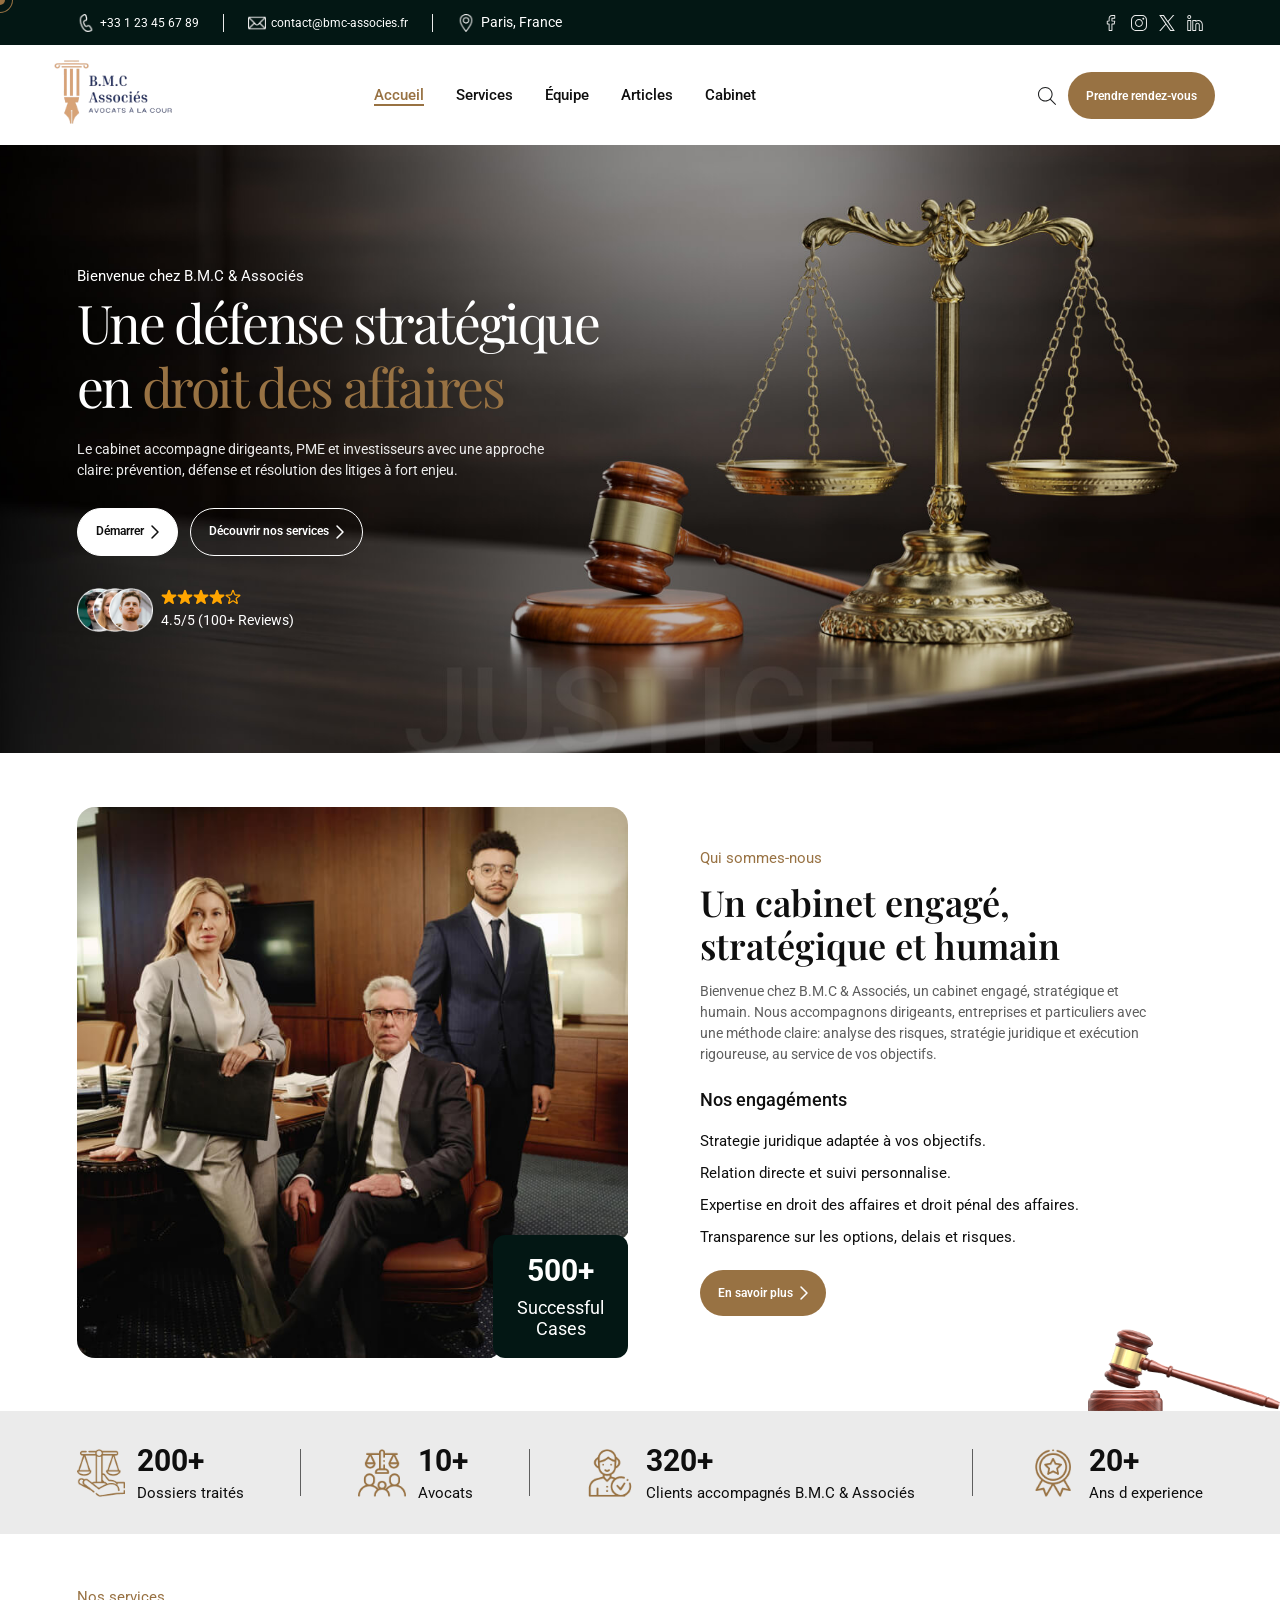
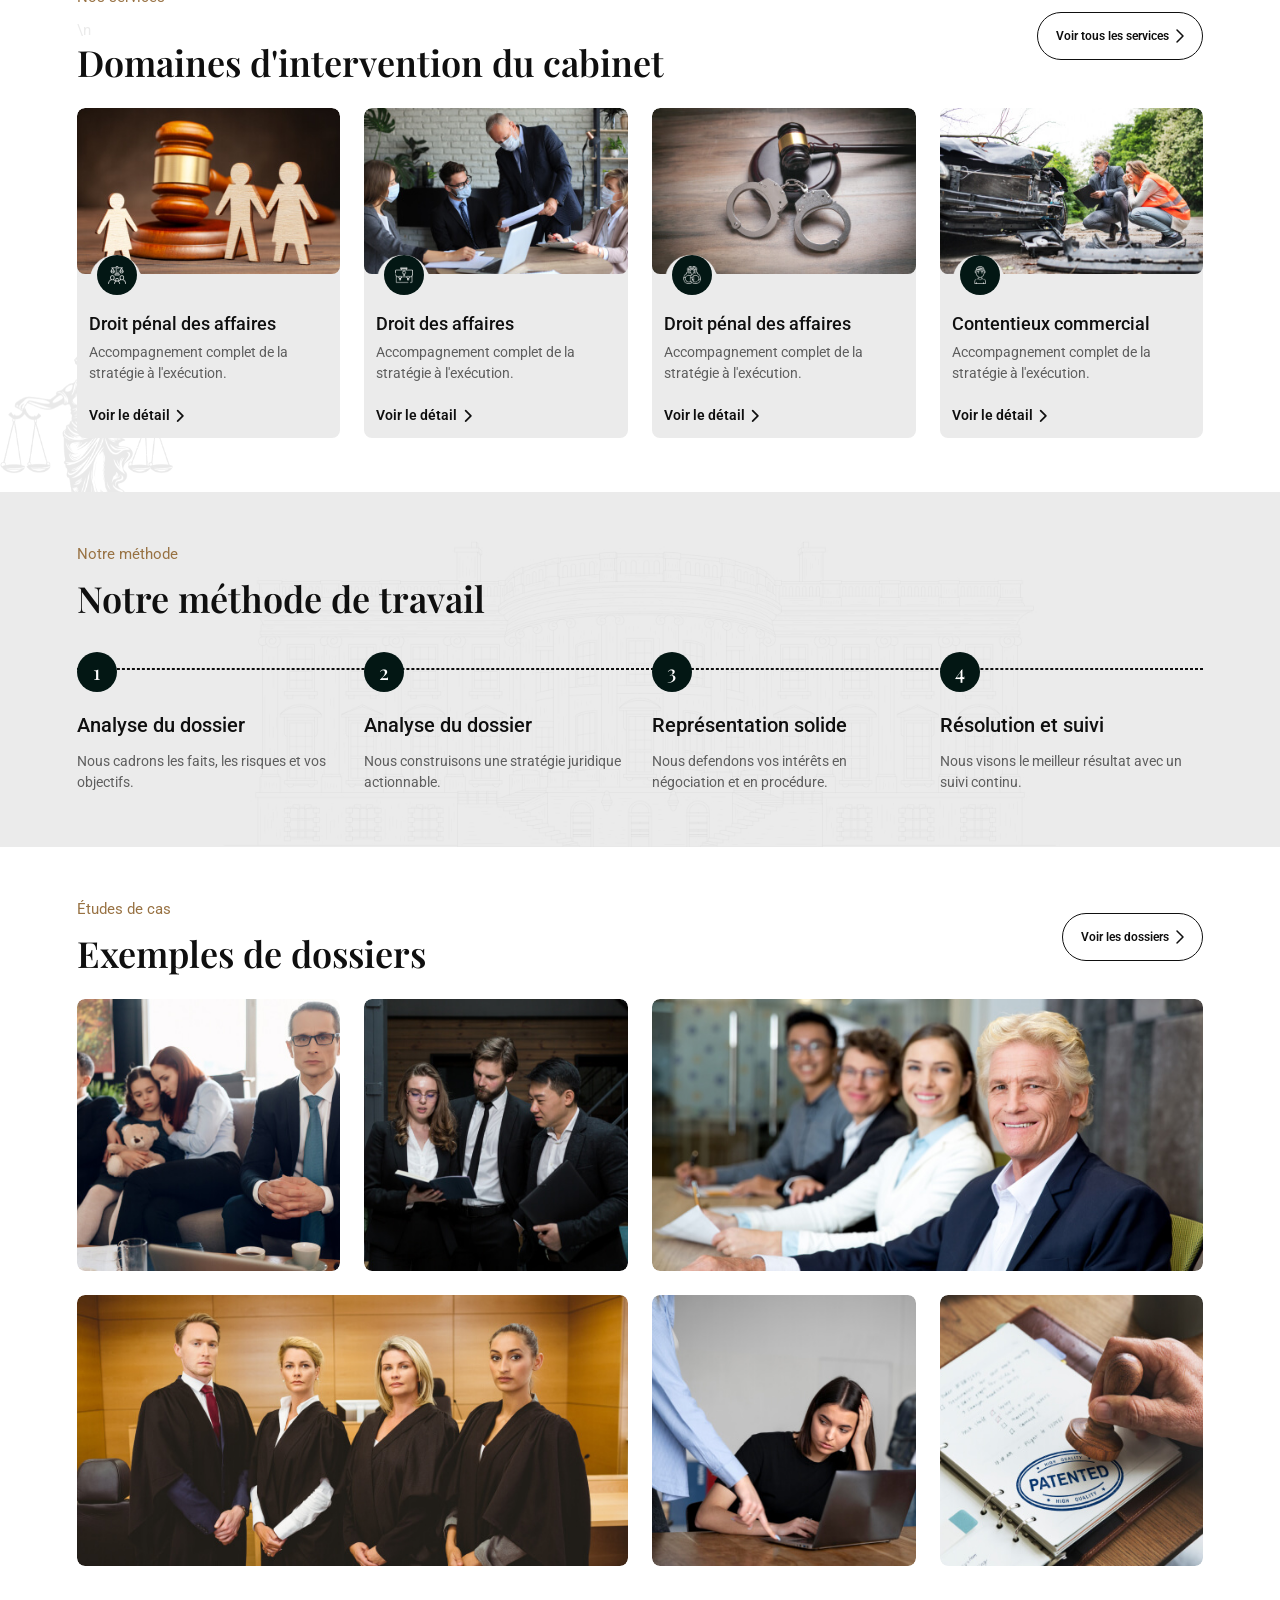
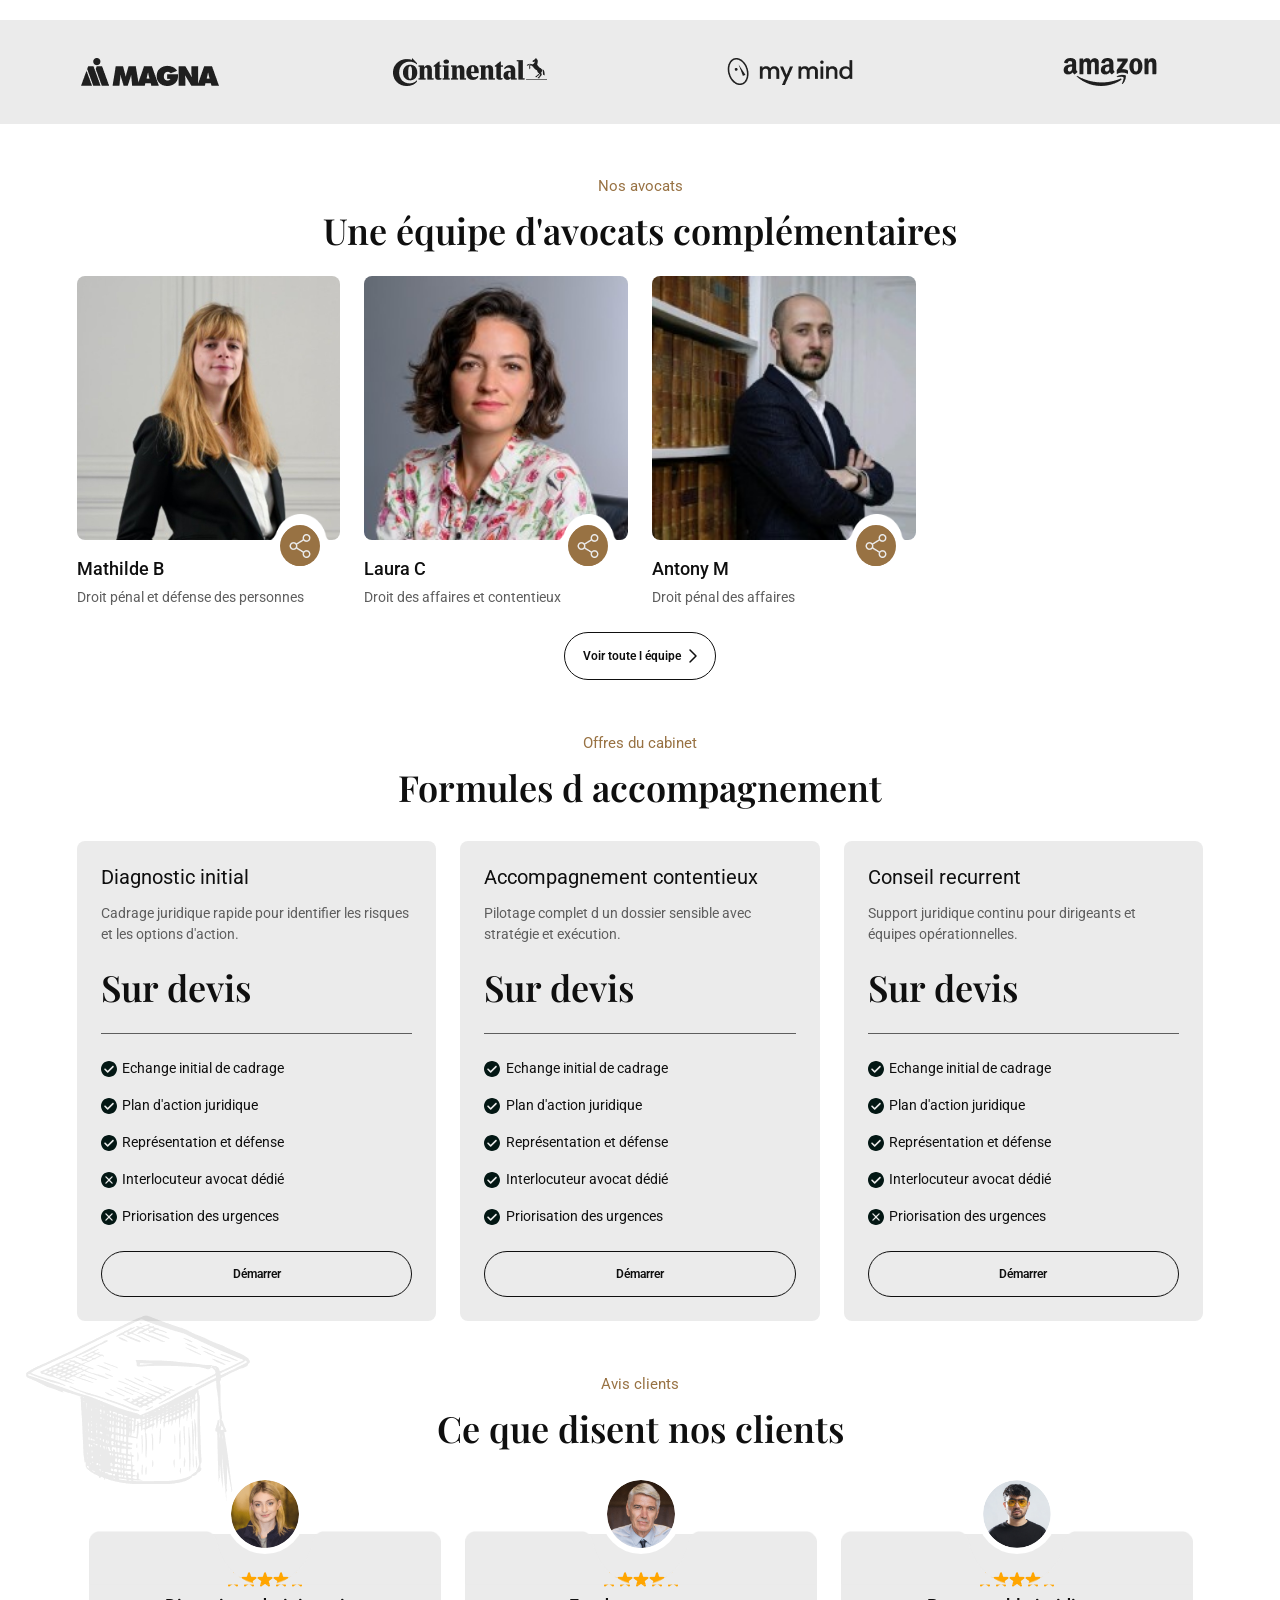
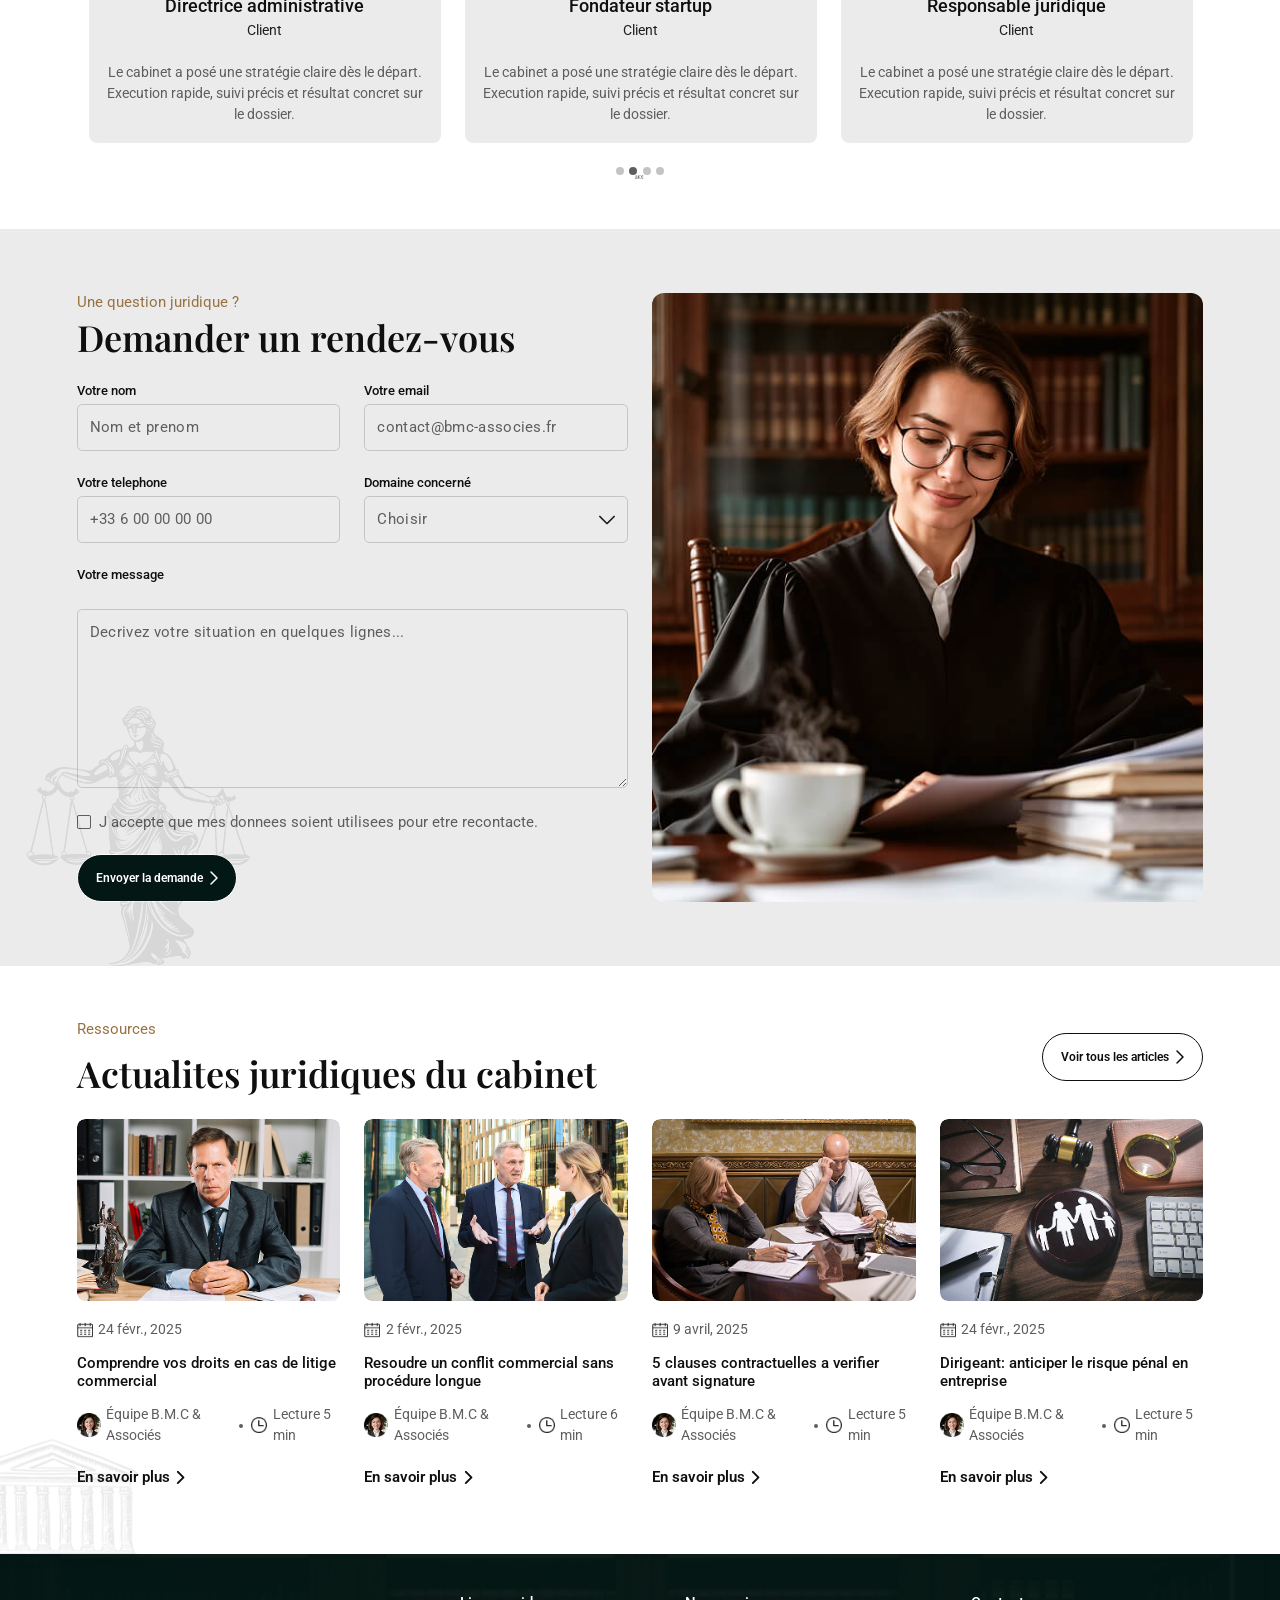
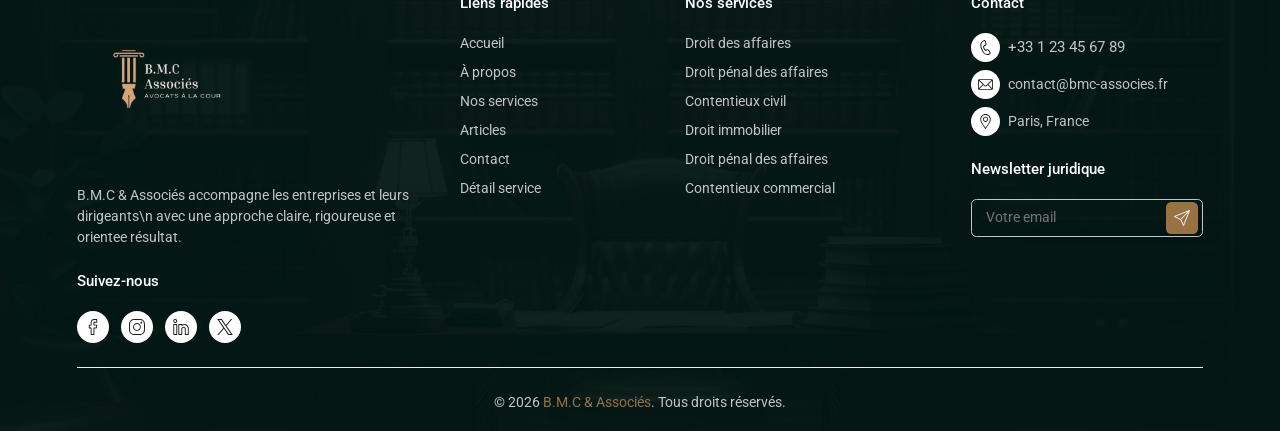
==== commit c17bbfa7: "Global: Modif numéro tél" ====
--- a/index.html
+++ b/index.html
@@ -60,7 +60,7 @@
             <div class="left-contact-block">
               <div class="info-block">
                 <img src="assets/media/vector/call-vector.png" alt="">
-                <a href="tel:+33100000000" class="hover-content">+33 1 00 00 00 00</a>
+                <a href="tel:+33123456789" class="hover-content">+33 1 23 45 67 89</a>
               </div>
               <div class="info-block">
                 <img src="assets/media/vector/mail-vector.png" alt="">
@@ -1428,7 +1428,7 @@
                           d="M12.9992 12.4243L12.6655 11.8671C12.0654 10.8777 11.2372 9.74206 10.1508 9.74206C9.94957 9.74206 9.75025 9.78255 9.55296 9.86452L8.96988 10.1146C8.91662 10.1367 8.86488 10.1618 8.81011 10.1884C8.66087 10.261 8.49165 10.3432 8.31759 10.3432C7.88822 10.3432 7.39072 9.78442 6.91697 8.76988C6.45202 7.77409 6.48168 7.25206 6.58841 6.98939C6.70618 6.69958 6.98004 6.57568 7.27425 6.46433C7.31517 6.44881 7.35212 6.43474 7.38805 6.41995L7.9785 6.17134C9.51673 5.52808 8.94448 3.28012 8.75685 2.54311L8.59773 1.90944C8.4617 1.3872 8.10103 0 6.9047 0C6.68323 0 6.44697 0.0515968 6.2027 0.153419C6.04242 0.217068 3.83682 1.11738 3.03776 2.69906C2.08274 4.58173 2.25933 7.10637 3.56209 10.2012C4.85512 13.3 6.53184 15.1954 8.5457 15.8346C8.89115 15.9444 9.28155 15.9999 9.70616 15.9999H9.70638C11.0962 15.9999 12.4681 15.4086 12.5794 15.3596C13.0586 15.1566 13.3683 14.8481 13.4999 14.4426C13.7231 13.7549 13.3488 13.0015 12.9992 12.4243ZM12.4702 14.1085C12.4396 14.2027 12.3333 14.2887 12.1543 14.3641C12.1513 14.3654 12.1477 14.3669 12.1447 14.3682C12.1323 14.3737 10.8905 14.9176 9.70609 14.9175C9.39276 14.9175 9.11254 14.879 8.87325 14.803C7.17662 14.2644 5.72584 12.576 4.56033 9.78291C3.38616 6.99328 3.19854 4.77469 4.00345 3.18796C4.62845 1.95087 6.58516 1.16609 6.60436 1.15858C6.60826 1.157 6.61208 1.15548 6.61591 1.15389C6.72733 1.10713 6.8272 1.08245 6.9047 1.08245C7.1432 1.08245 7.36027 1.45236 7.54891 2.17739L7.70731 2.80838C8.04907 4.15062 7.99704 4.99017 7.55952 5.17318L6.97189 5.4207C6.94851 5.43037 6.92116 5.44054 6.89099 5.45202C6.5664 5.57491 5.89095 5.83052 5.58548 6.58188C5.30831 7.26368 5.42304 8.12921 5.93591 9.22797C6.62666 10.7068 7.40566 11.4257 8.31745 11.4257C8.74061 11.4257 9.08029 11.2606 9.28321 11.162C9.32059 11.1438 9.354 11.1272 9.38994 11.1123L9.97389 10.8619C10.0341 10.8368 10.092 10.8246 10.1508 10.8246C10.4318 10.8246 10.9358 11.1029 11.7384 12.426L12.0719 12.9828C12.4829 13.6613 12.5153 13.9695 12.4702 14.1085Z"
                           fill="#1F1F1F" />
                       </svg></div>
-                    <a href="tel:+33100000000" class="h6 fw-400 medium-gray hover-content">+33 1 00 00 00 00</a>
+                    <a href="tel:+33123456789" class="h6 fw-400 medium-gray hover-content">+33 1 23 45 67 89</a>
                   </div>
                   <div class="number-block mb-12">
                     <div class="tel-icon"><svg xmlns="http://www.w3.org/2000/svg" width="16" height="16"
@@ -1521,7 +1521,7 @@
         </li>
         <li>
           <i class="fa fa-phone-alt"></i>
-          <a href="tel:+33100000000">+33 1 00 00 00 00</a>
+          <a href="tel:+33123456789">+33 1 23 45 67 89</a>
         </li>
       </ul>
       <div class="mobile-nav__social">
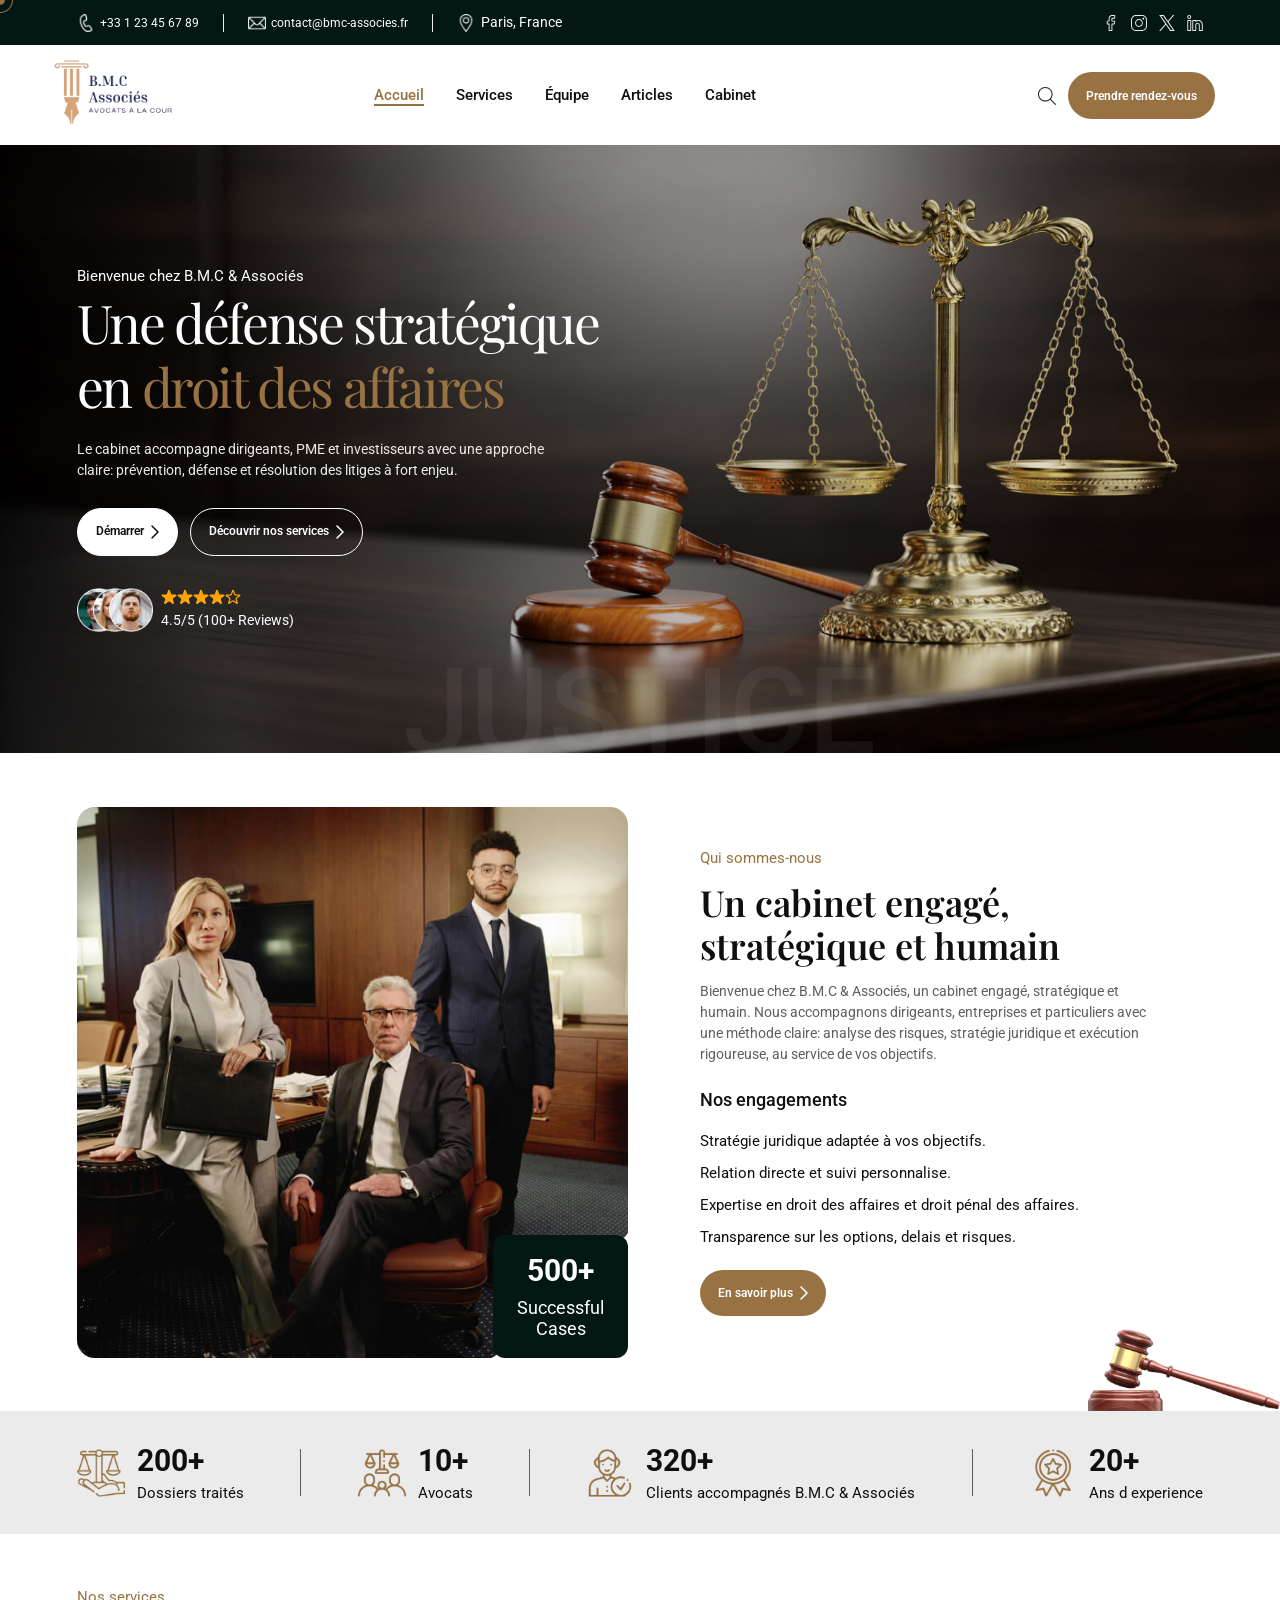
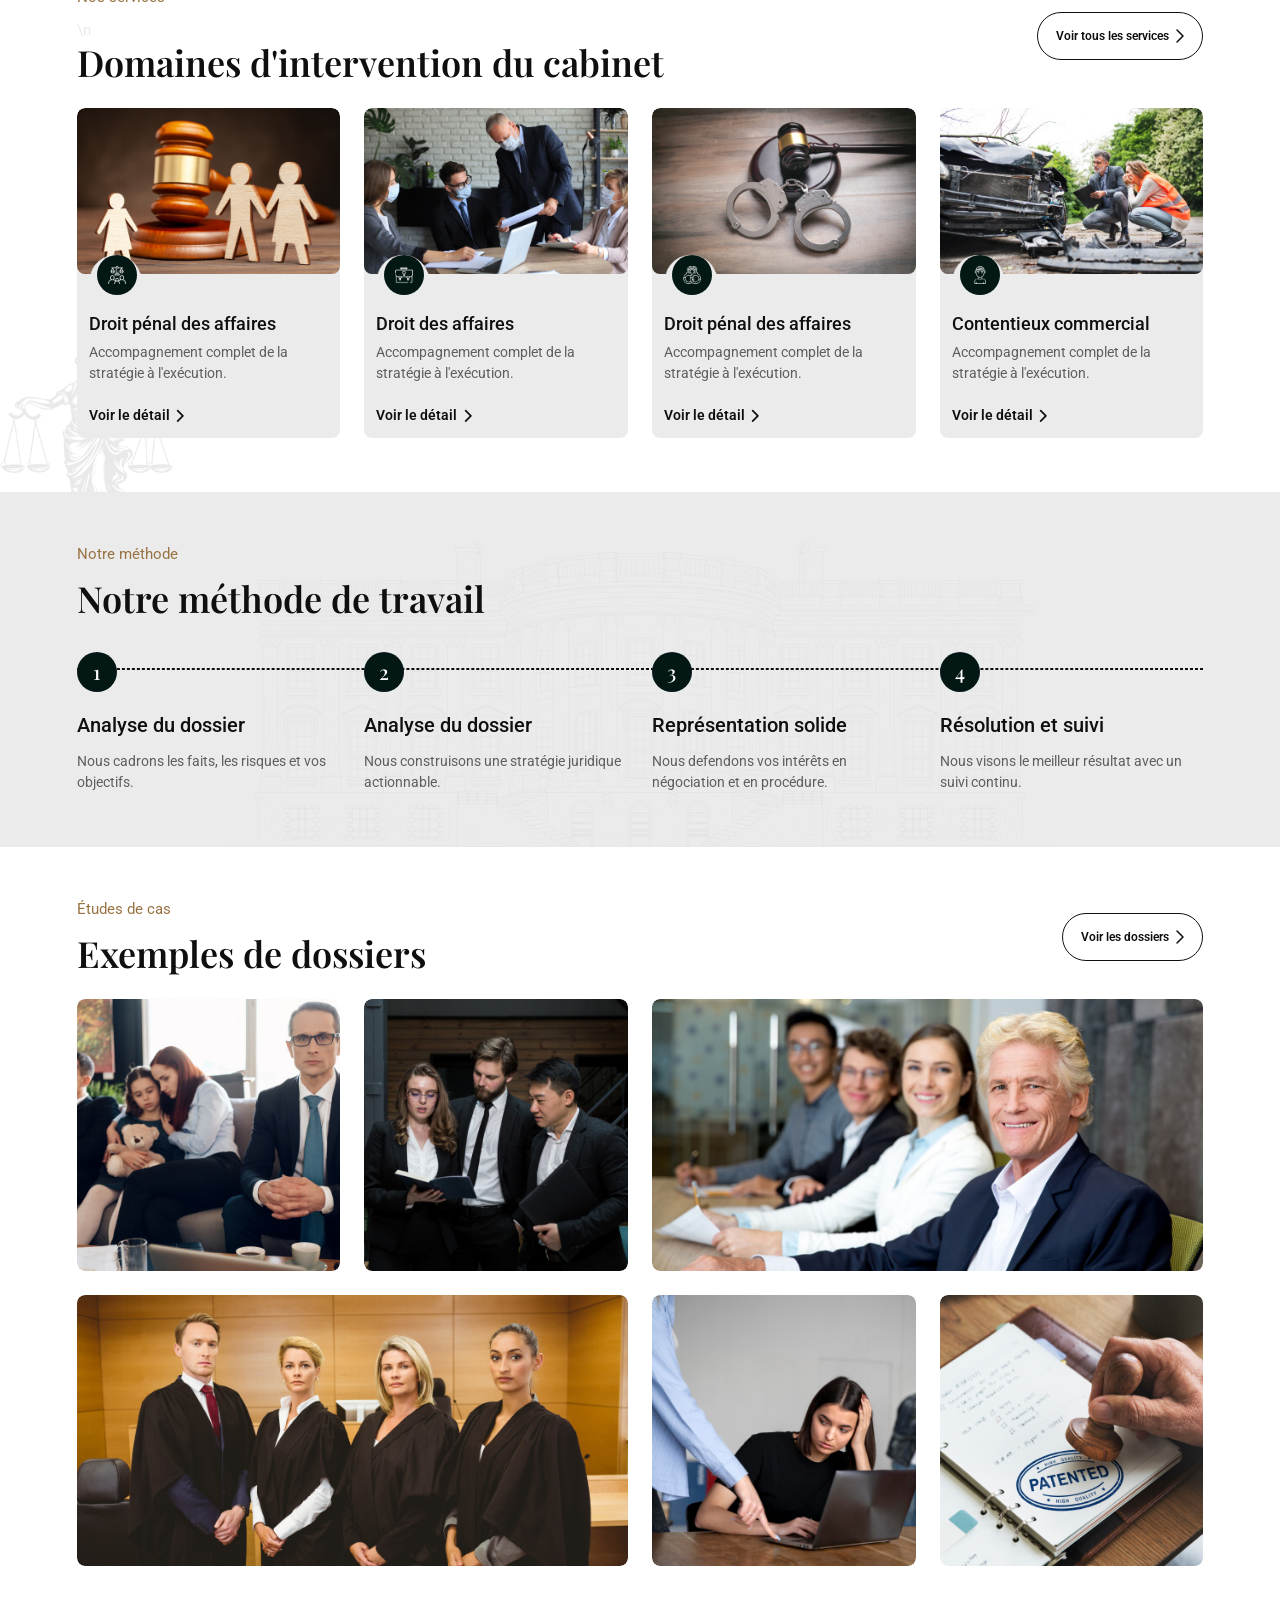
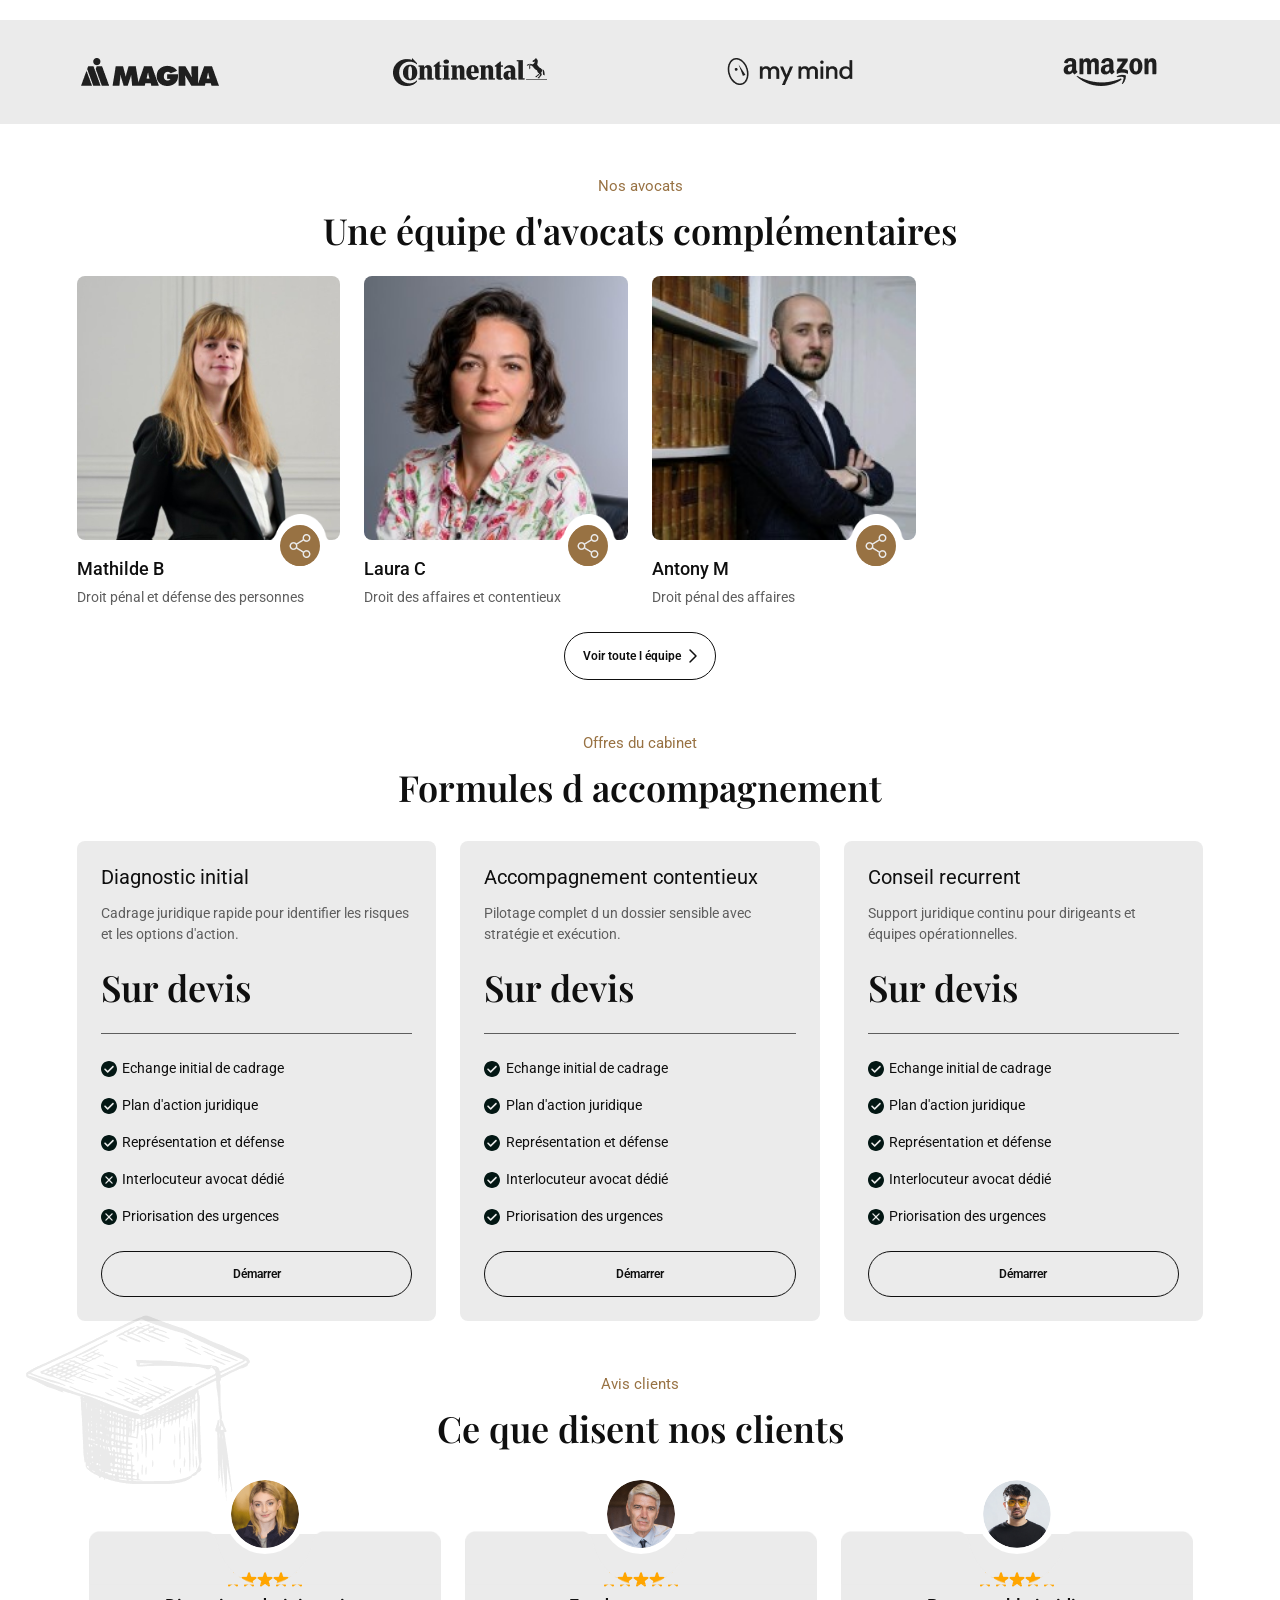
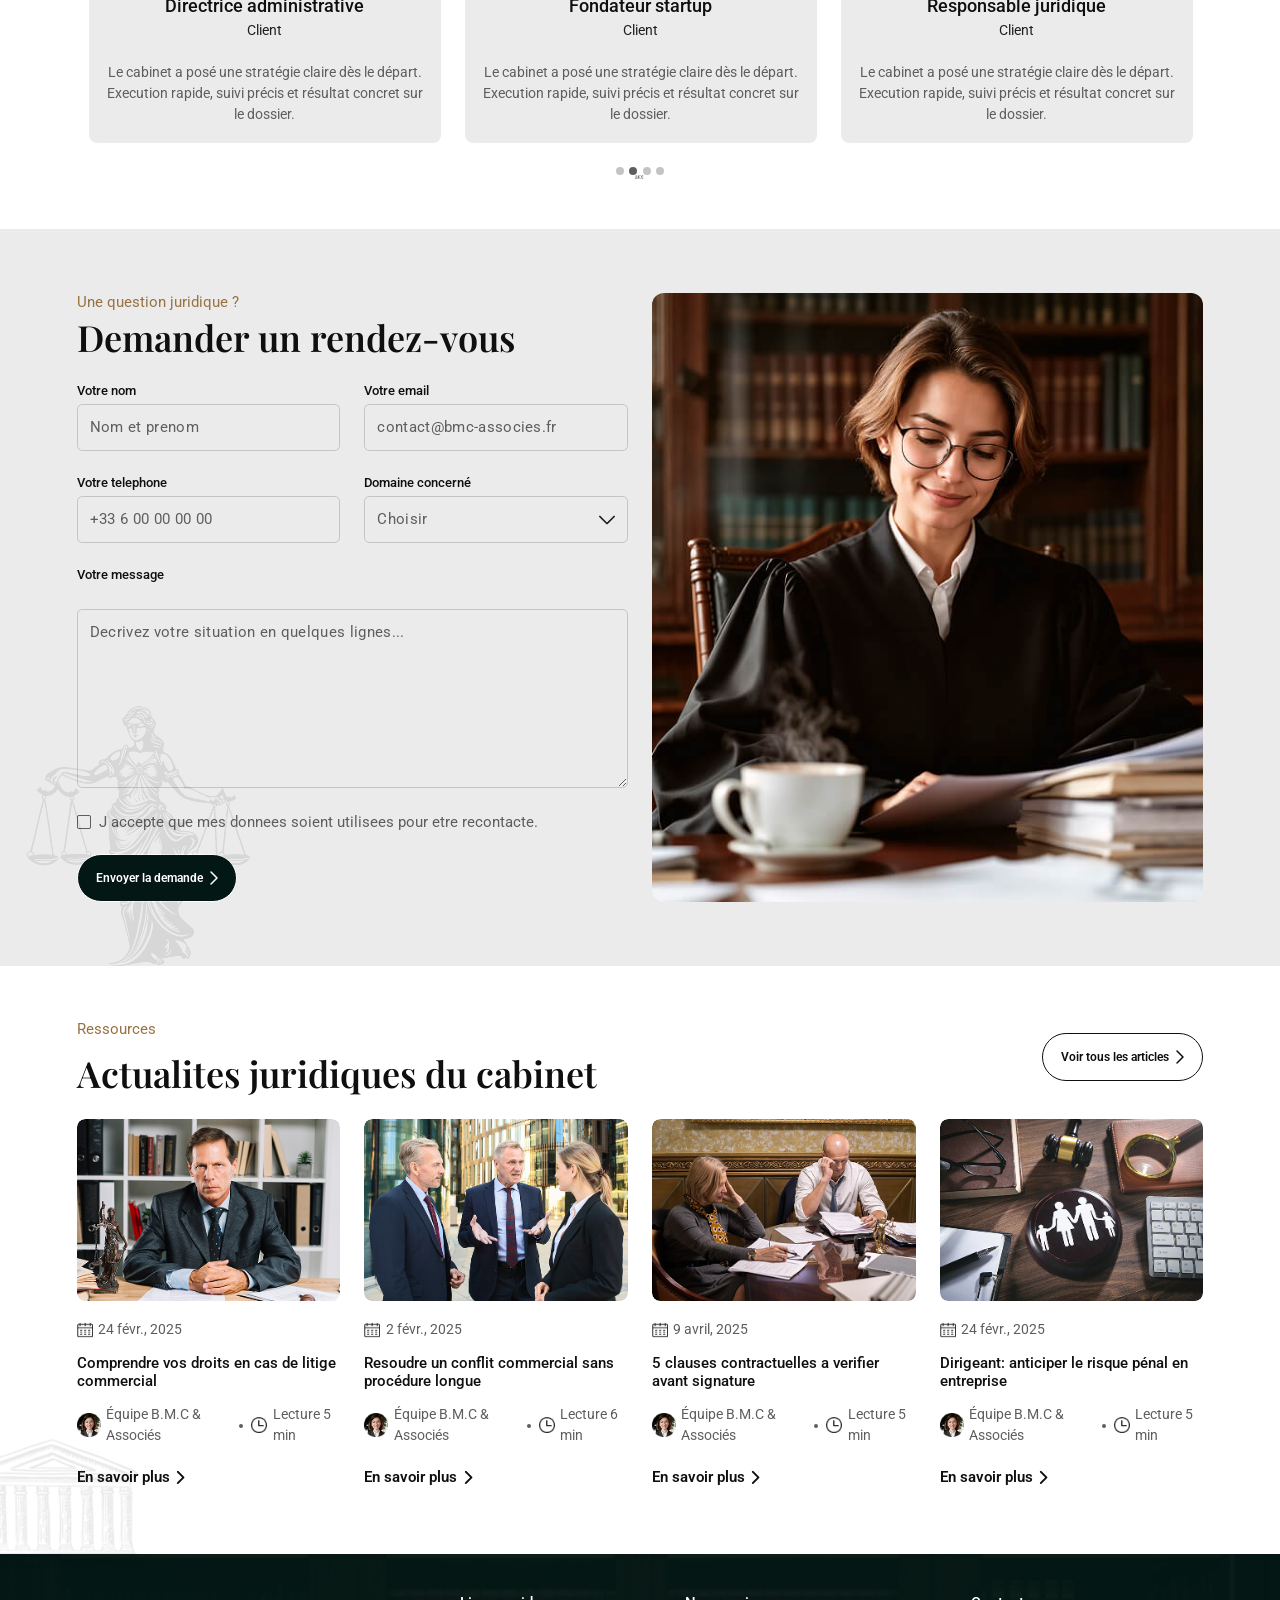
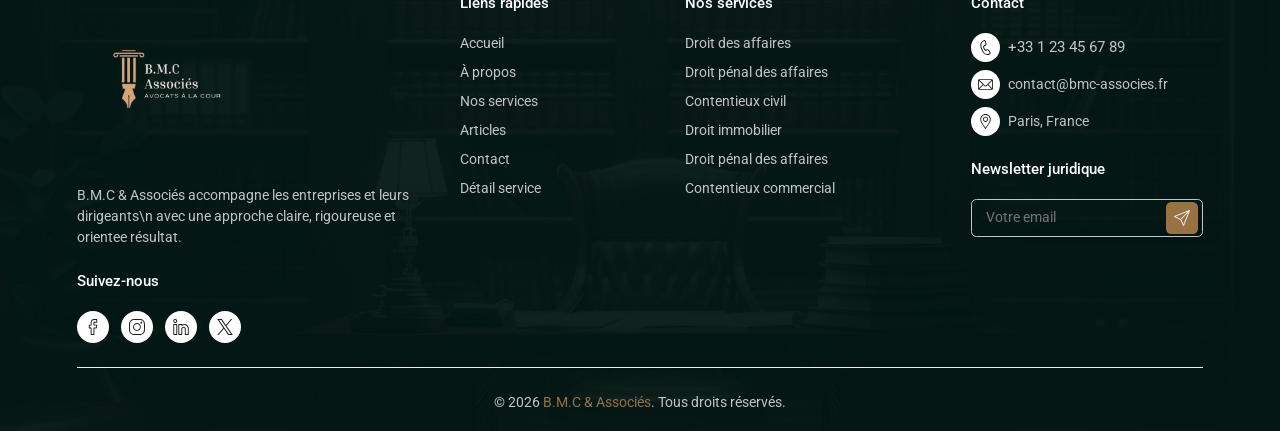
==== commit e26ada32: "Global: Correction ortho" ====
--- a/index.html
+++ b/index.html
@@ -315,8 +315,8 @@
                 <p class="mb-32">Bienvenue chez B.M.C & Associés, un cabinet engagé, stratégique et humain. Nous accompagnons
                   dirigeants, entreprises et particuliers avec une méthode claire: analyse des risques, stratégie
                   juridique et exécution rigoureuse, au service de vos objectifs.</p>
-                <h5 class="fw-500 mb-24">Nos engagéments</h5>
-                <h6 class="fw-400 mb-16">Strategie juridique adaptée à vos objectifs.</h6>
+                <h5 class="fw-500 mb-24">Nos engagements</h5>
+                <h6 class="fw-400 mb-16">Stratégie juridique adaptée à vos objectifs.</h6>
                 <h6 class="fw-400 mb-16">Relation directe et suivi personnalise.</h6>
                 <h6 class="fw-400 mb-16">Expertise en droit des affaires et droit pénal des affaires.</h6>
                 <h6 class="fw-400 mb-32">Transparence sur les options, delais et risques.</h6>
@@ -549,7 +549,7 @@
                 <div class="hover-bg"></div>
                 <span class="block-content">
                   <span class="h5 fw-500 white mb-16">Résolution de rupture contractuelle</span>
-                  <span class="text-16 light-gray">Strategie patrimoniale</span>
+                  <span class="text-16 light-gray">Stratégie patrimoniale</span>
                 </span>
               </a>
             </div>
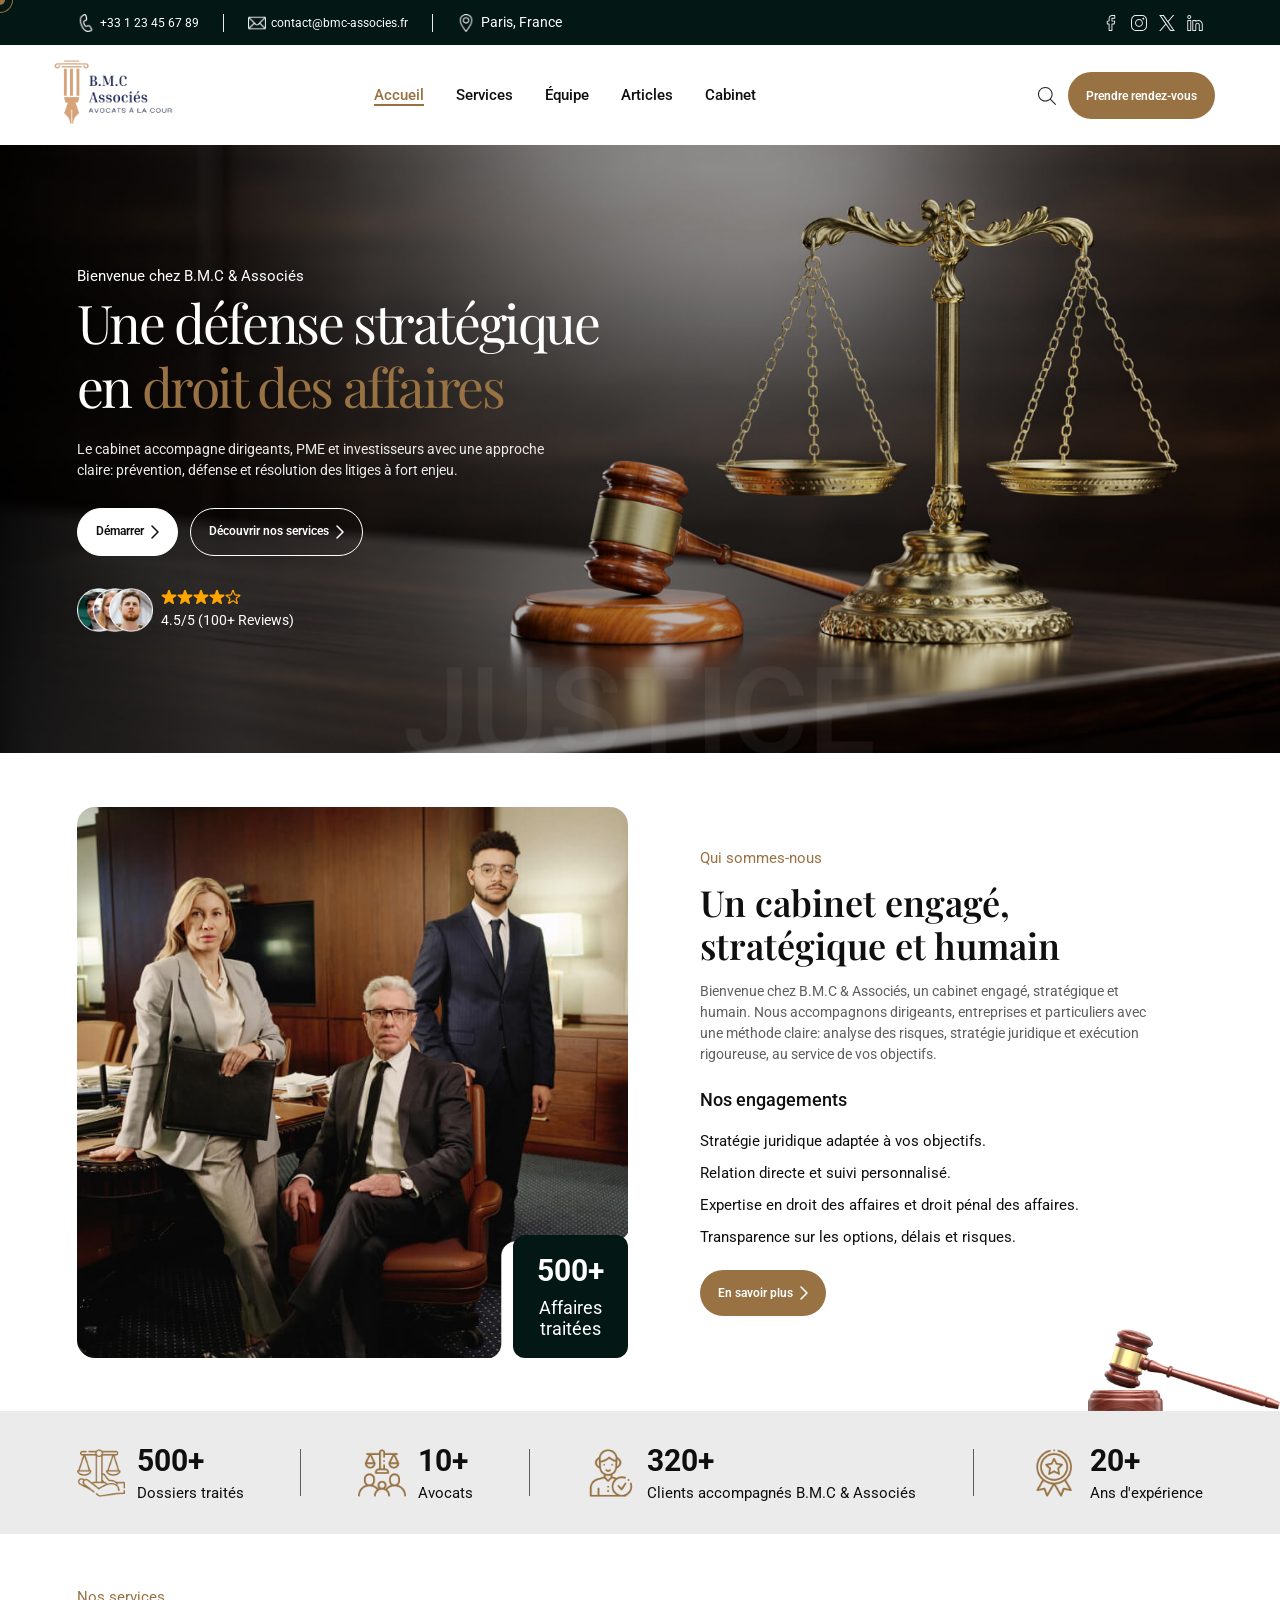
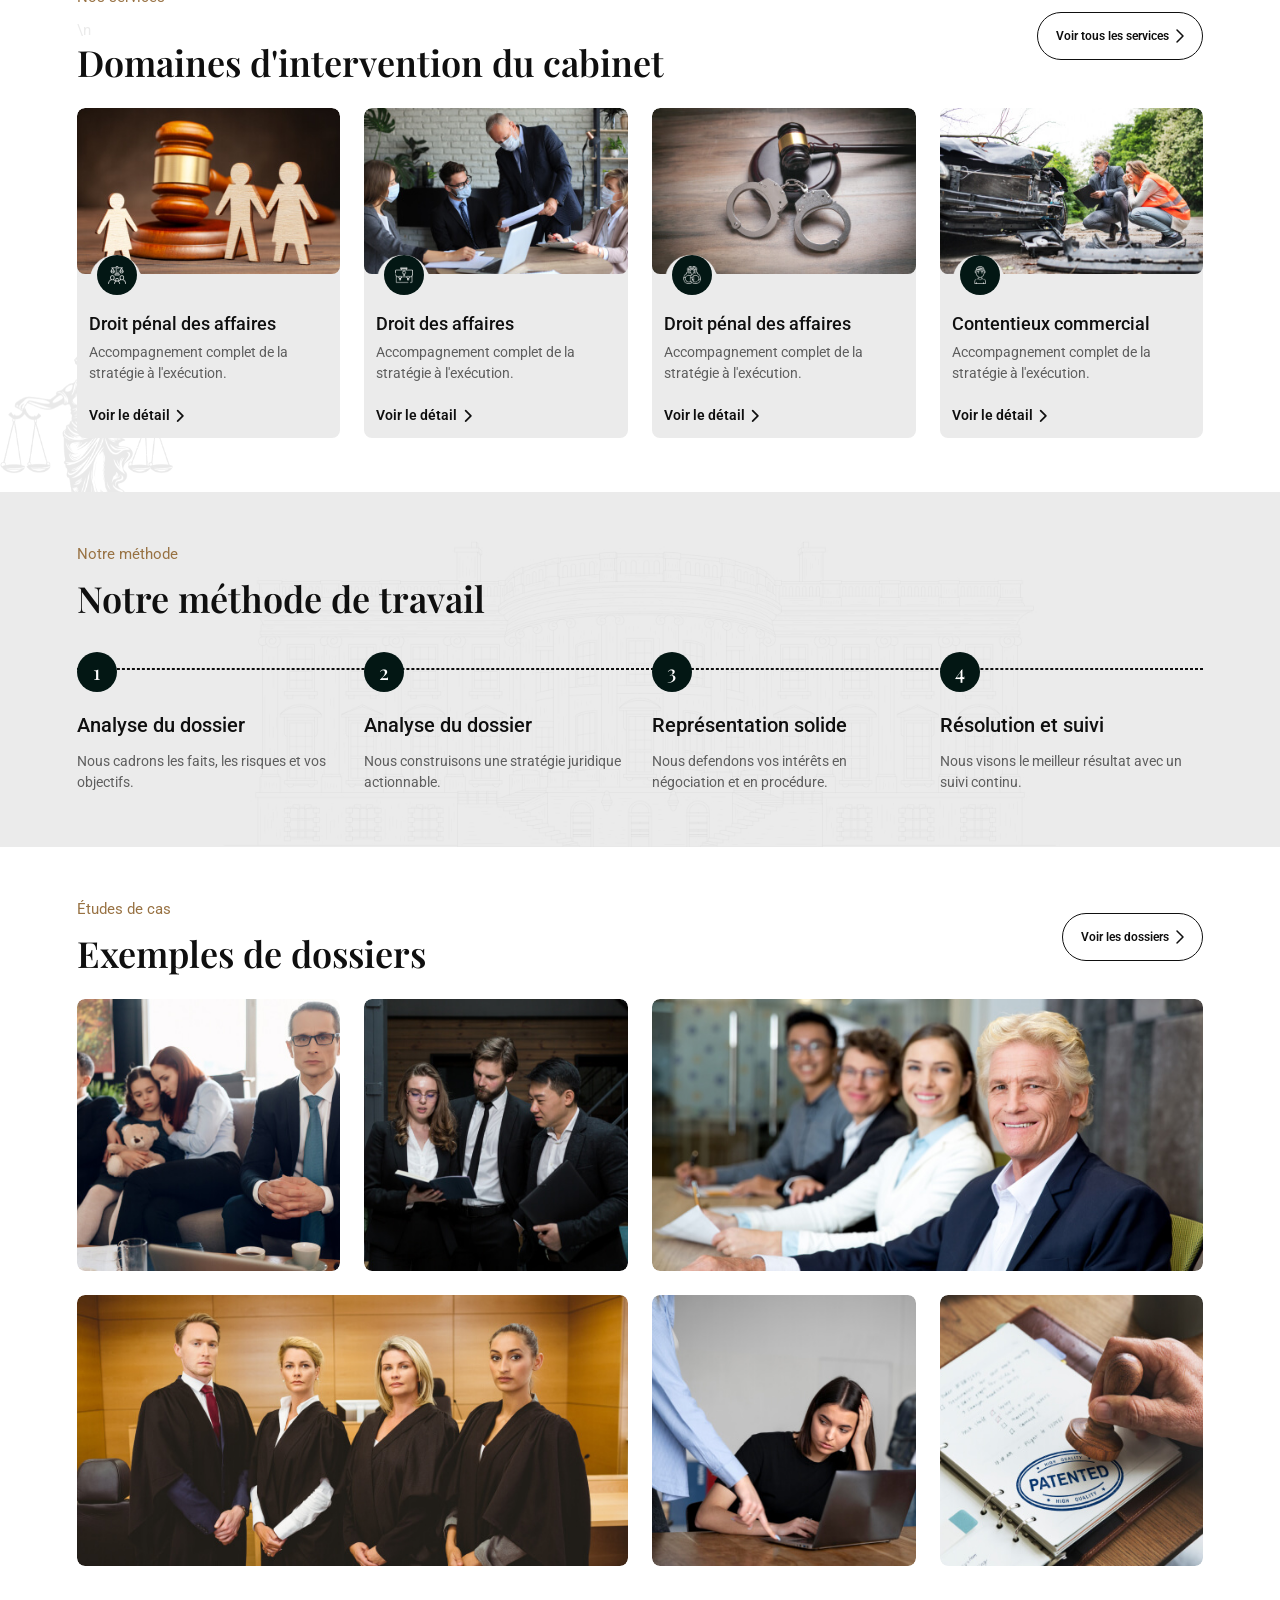
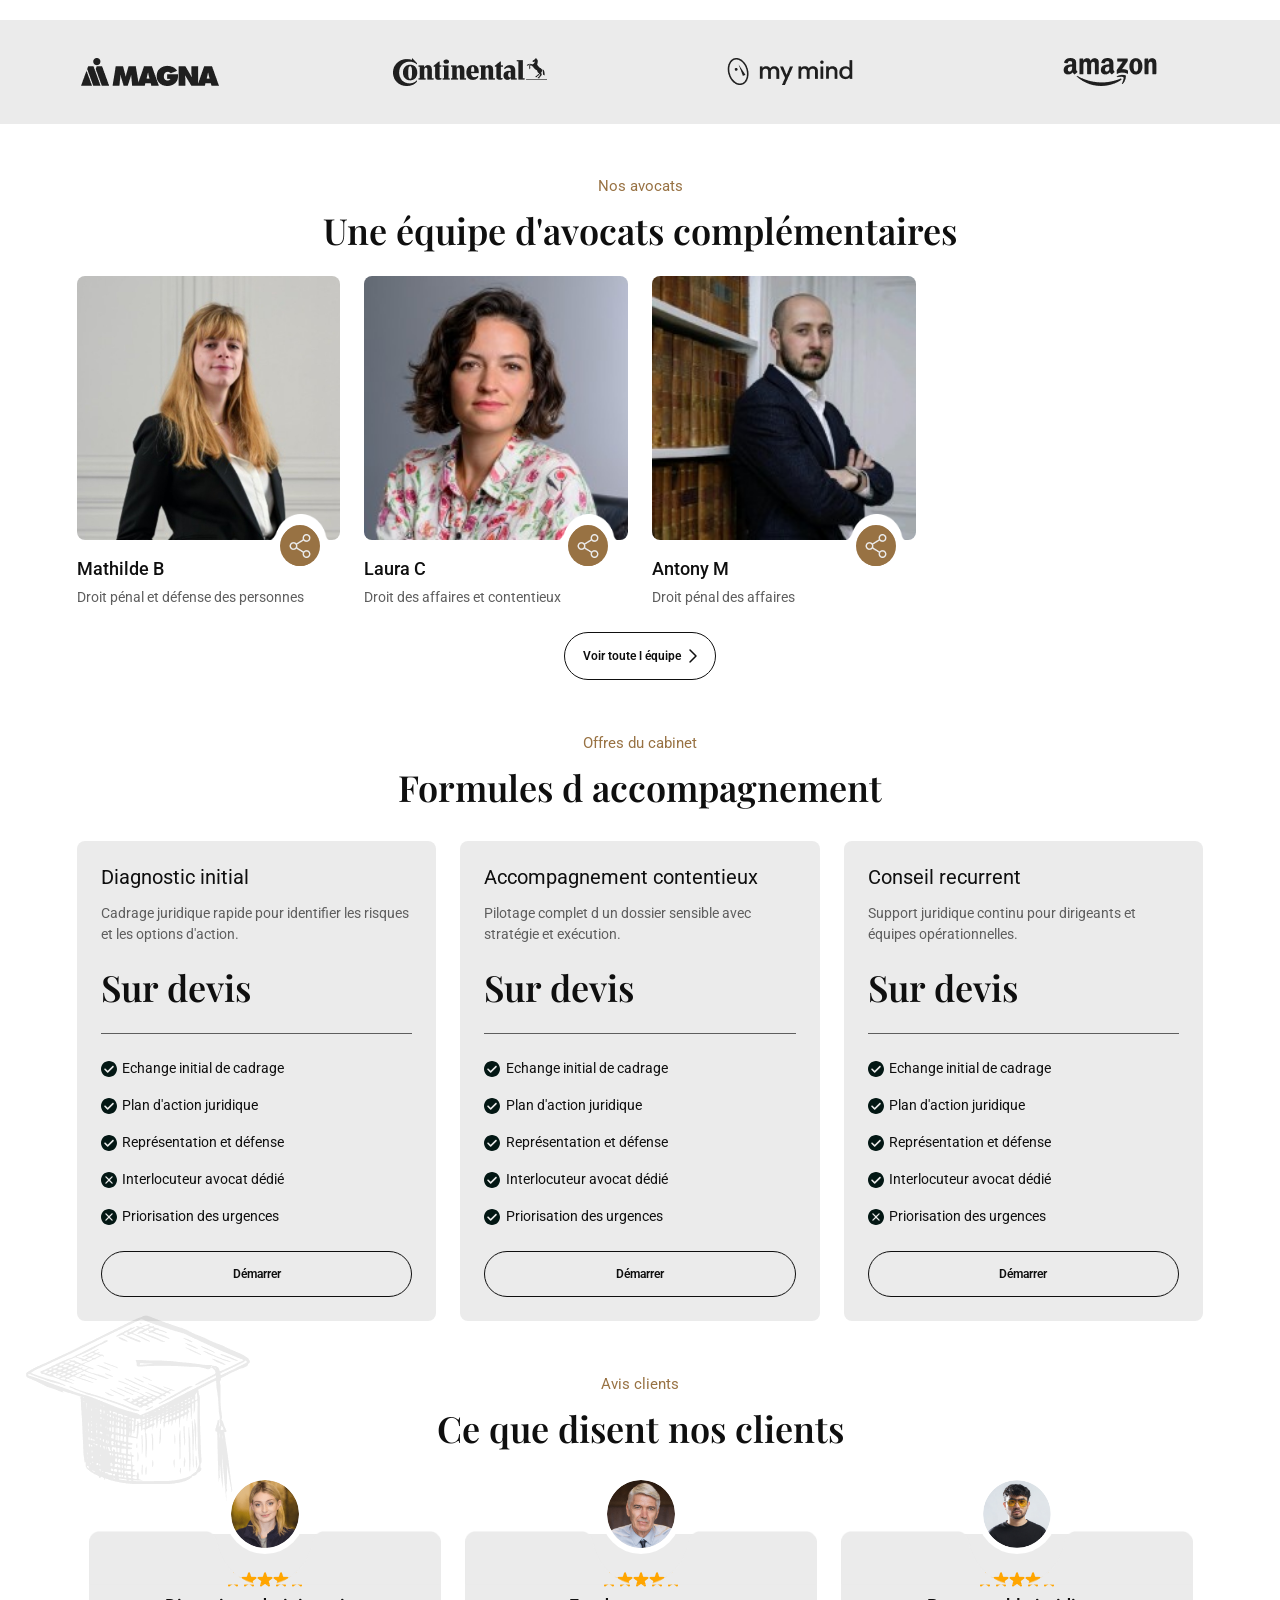
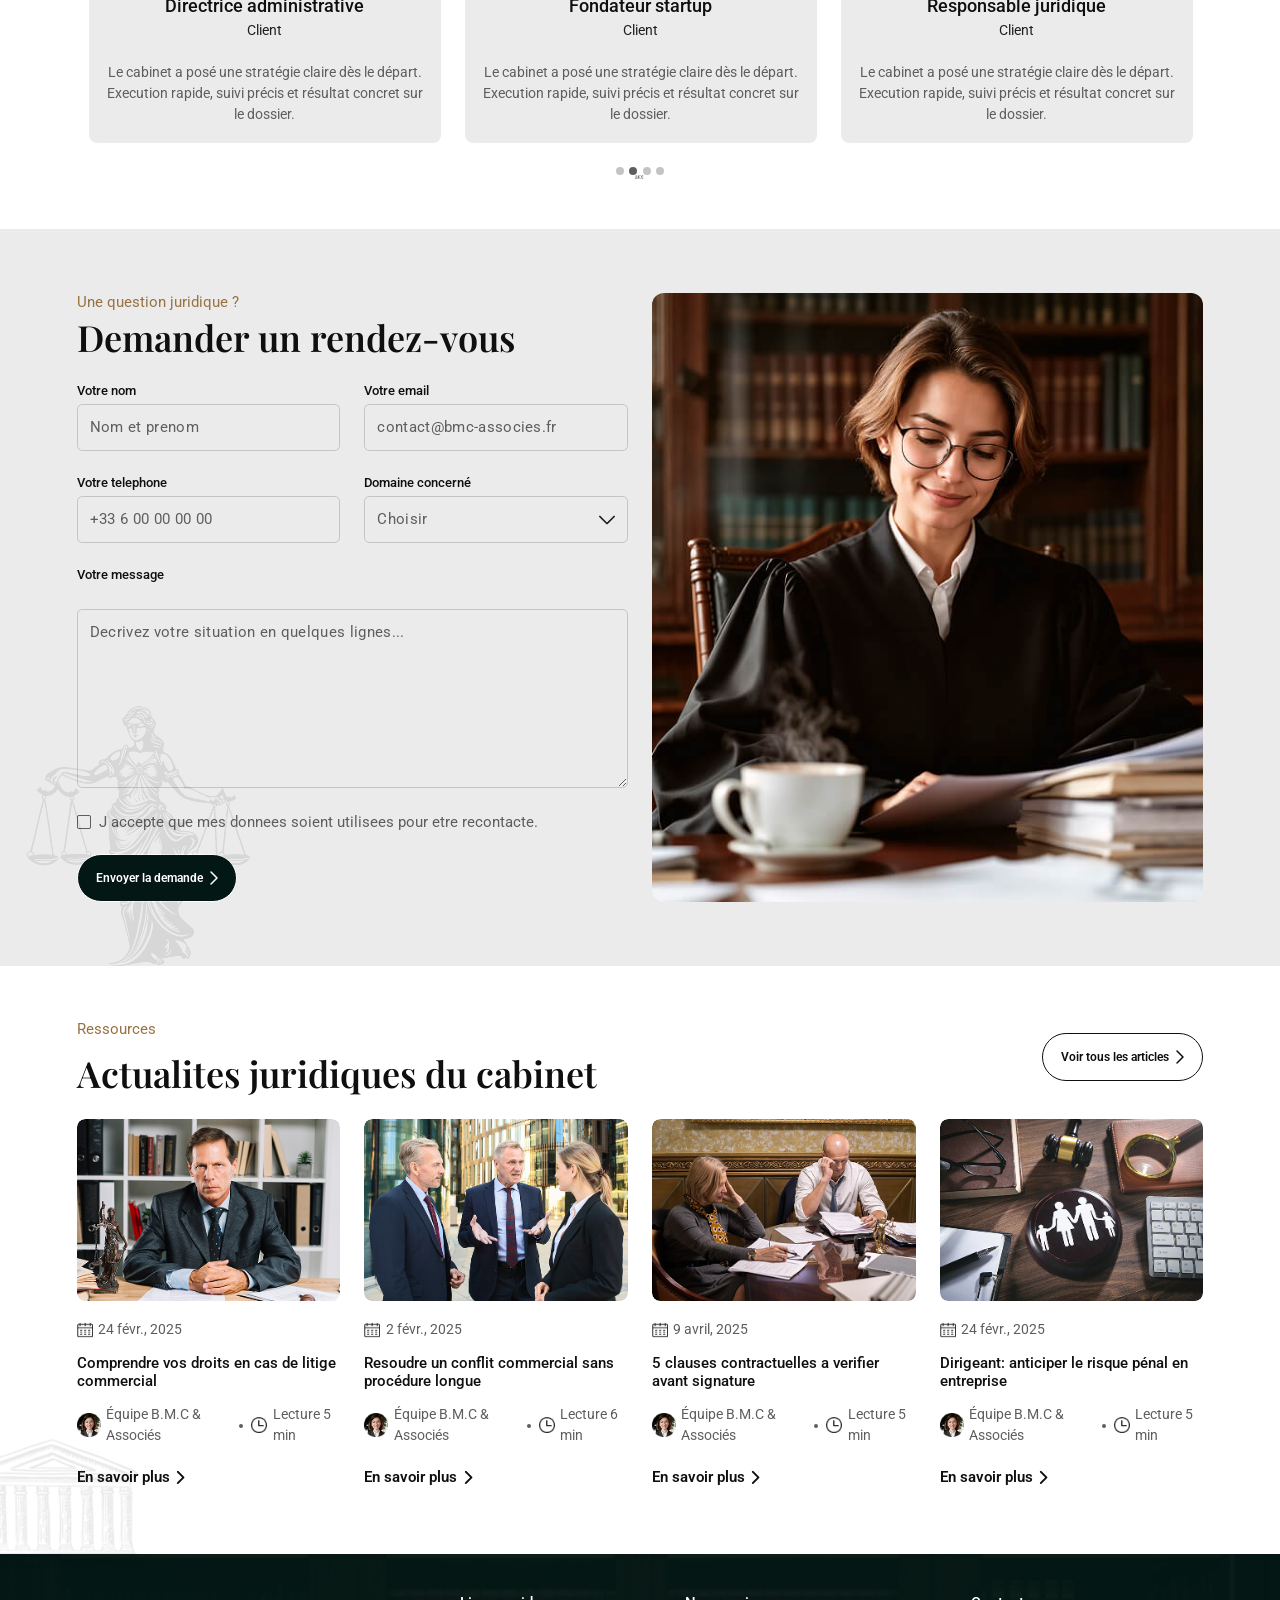
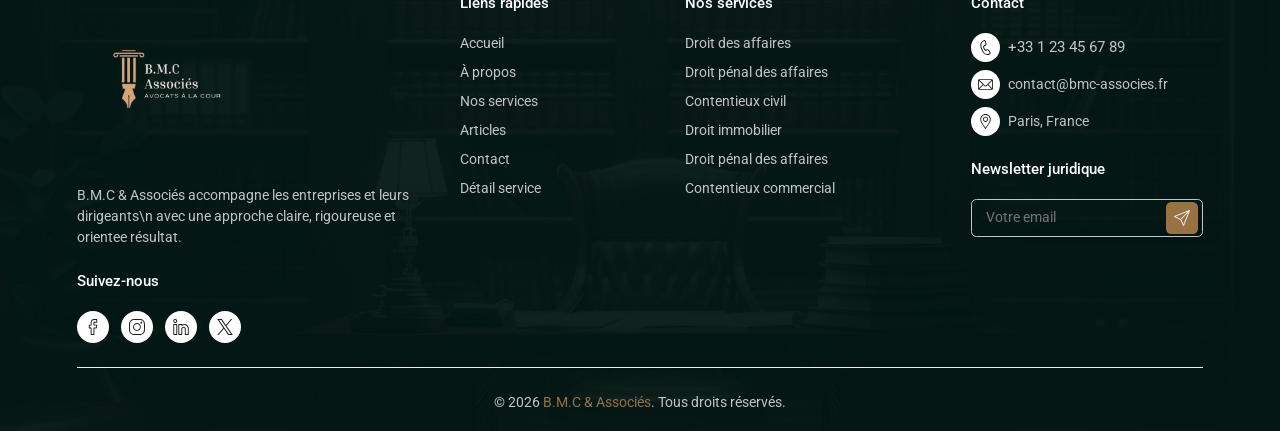
==== commit 7f7764b0: "Global: Correction orthographe" ====
--- a/index.html
+++ b/index.html
@@ -302,8 +302,8 @@
                   <img src="assets/media/vector/about-shape.png" class="about-vector" alt="">
                   <div class="about-content wow zoomIn  animated" data-wow-delay="210ms">
                     <h3 class="fw-700 white mb-12 font-sec">500+</h3>
-                    <h5 class="white fw-400 white font-sec">Successful<br>
-                      Cases</h5>
+                    <h5 class="white fw-400 white font-sec">Affaires<br>
+                      traitées</h5>
                   </div>
                 </div>
               </div>
@@ -317,9 +317,9 @@
                   juridique et exécution rigoureuse, au service de vos objectifs.</p>
                 <h5 class="fw-500 mb-24">Nos engagements</h5>
                 <h6 class="fw-400 mb-16">Stratégie juridique adaptée à vos objectifs.</h6>
-                <h6 class="fw-400 mb-16">Relation directe et suivi personnalise.</h6>
+                <h6 class="fw-400 mb-16">Relation directe et suivi personnalisé.</h6>
                 <h6 class="fw-400 mb-16">Expertise en droit des affaires et droit pénal des affaires.</h6>
-                <h6 class="fw-400 mb-32">Transparence sur les options, delais et risques.</h6>
+                <h6 class="fw-400 mb-32">Transparence sur les options, délais et risques.</h6>
                 <a href="about.html" class="cus-btn-3">
                   <span class="text">En savoir plus</span>
                   <i class="fa-solid fa-chevron-right"></i>
@@ -339,7 +339,7 @@
             <div class="block-1">
               <img class="num-vector" src="assets/media/vector/successfull-cases.png" alt="">
               <div>
-                <h3 class="fw-700 mb-8">200+</h3>
+                <h3 class="fw-700 mb-8">500+</h3>
                 <h6 class="fw-400">Dossiers traités</h6>
               </div>
             </div>
@@ -364,7 +364,7 @@
               <img class="num-vector" src="assets/media/vector/medal.png" alt="">
               <div>
                 <h3 class="fw-700 mb-8">20+</h3>
-                <h6 class="fw-400">Ans d experience</h6>
+                <h6 class="fw-400">Ans d'expérience</h6>
               </div>
             </div>
           </div>
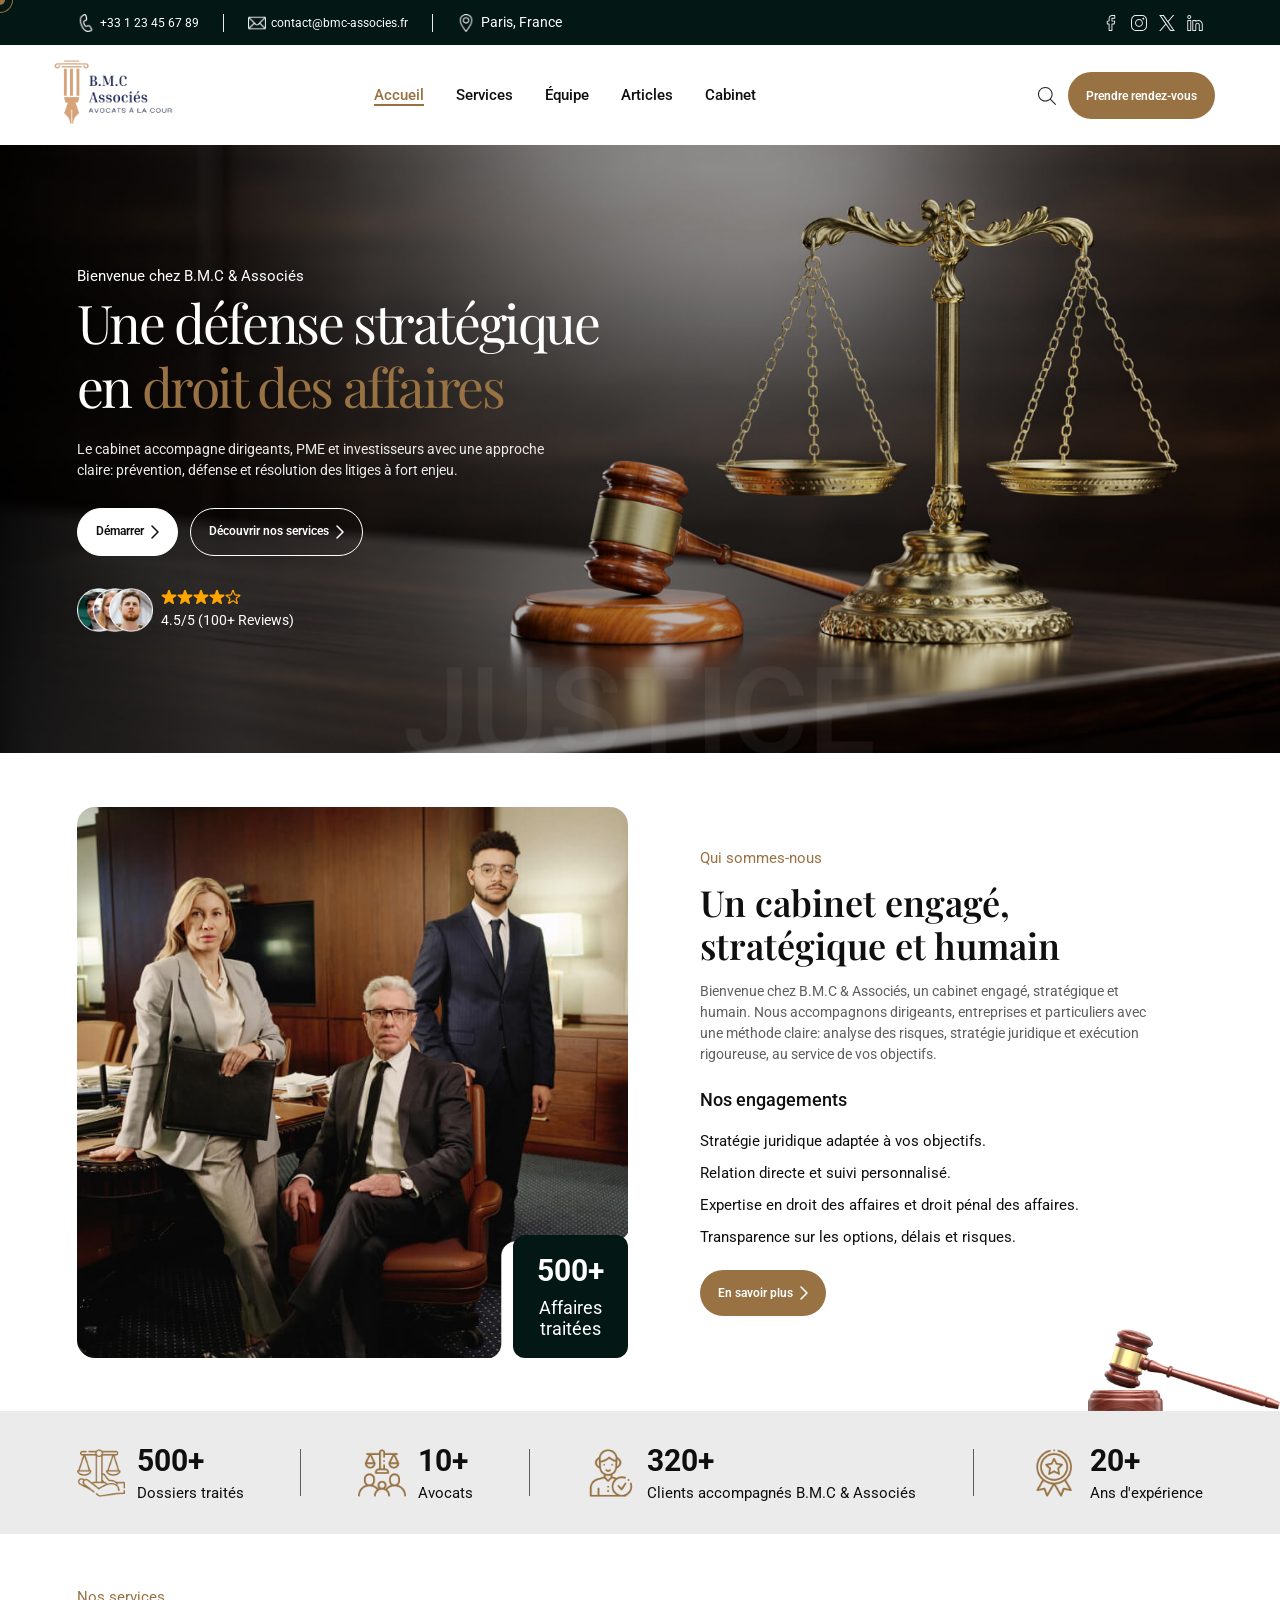
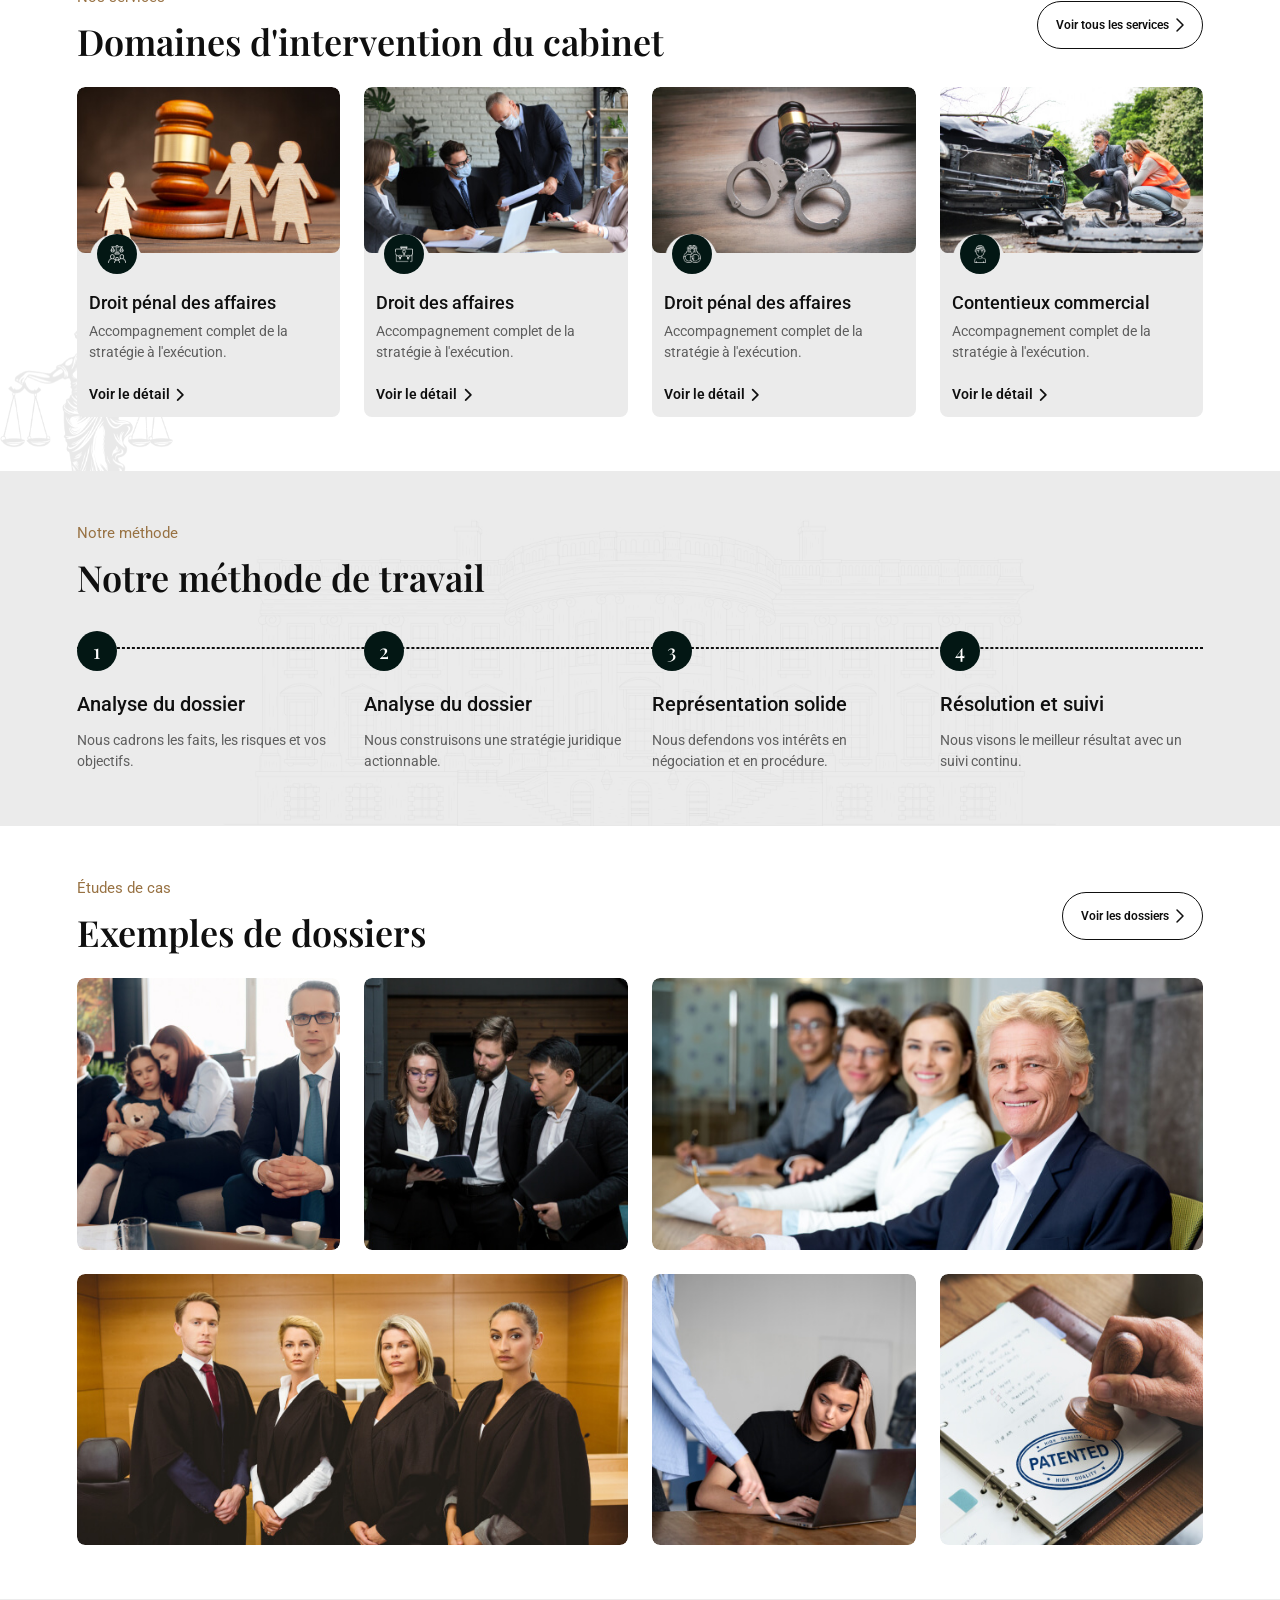
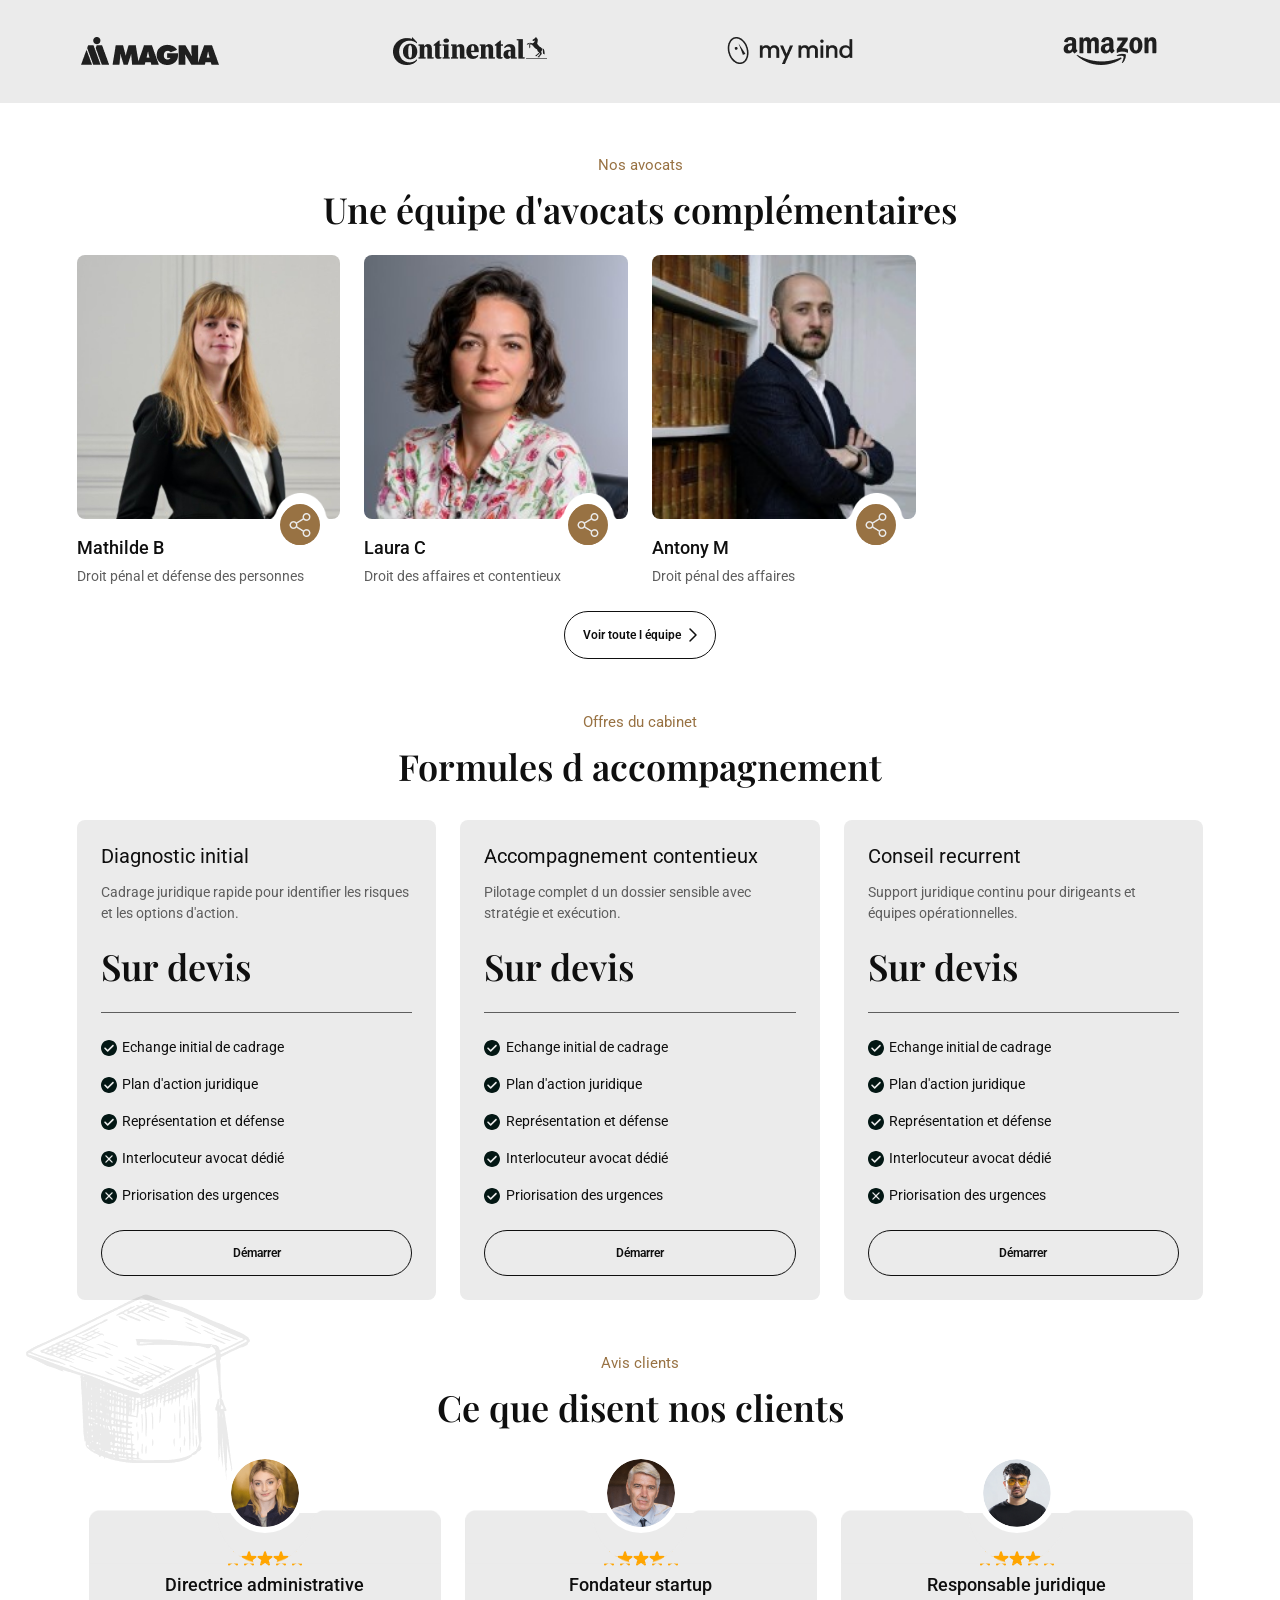
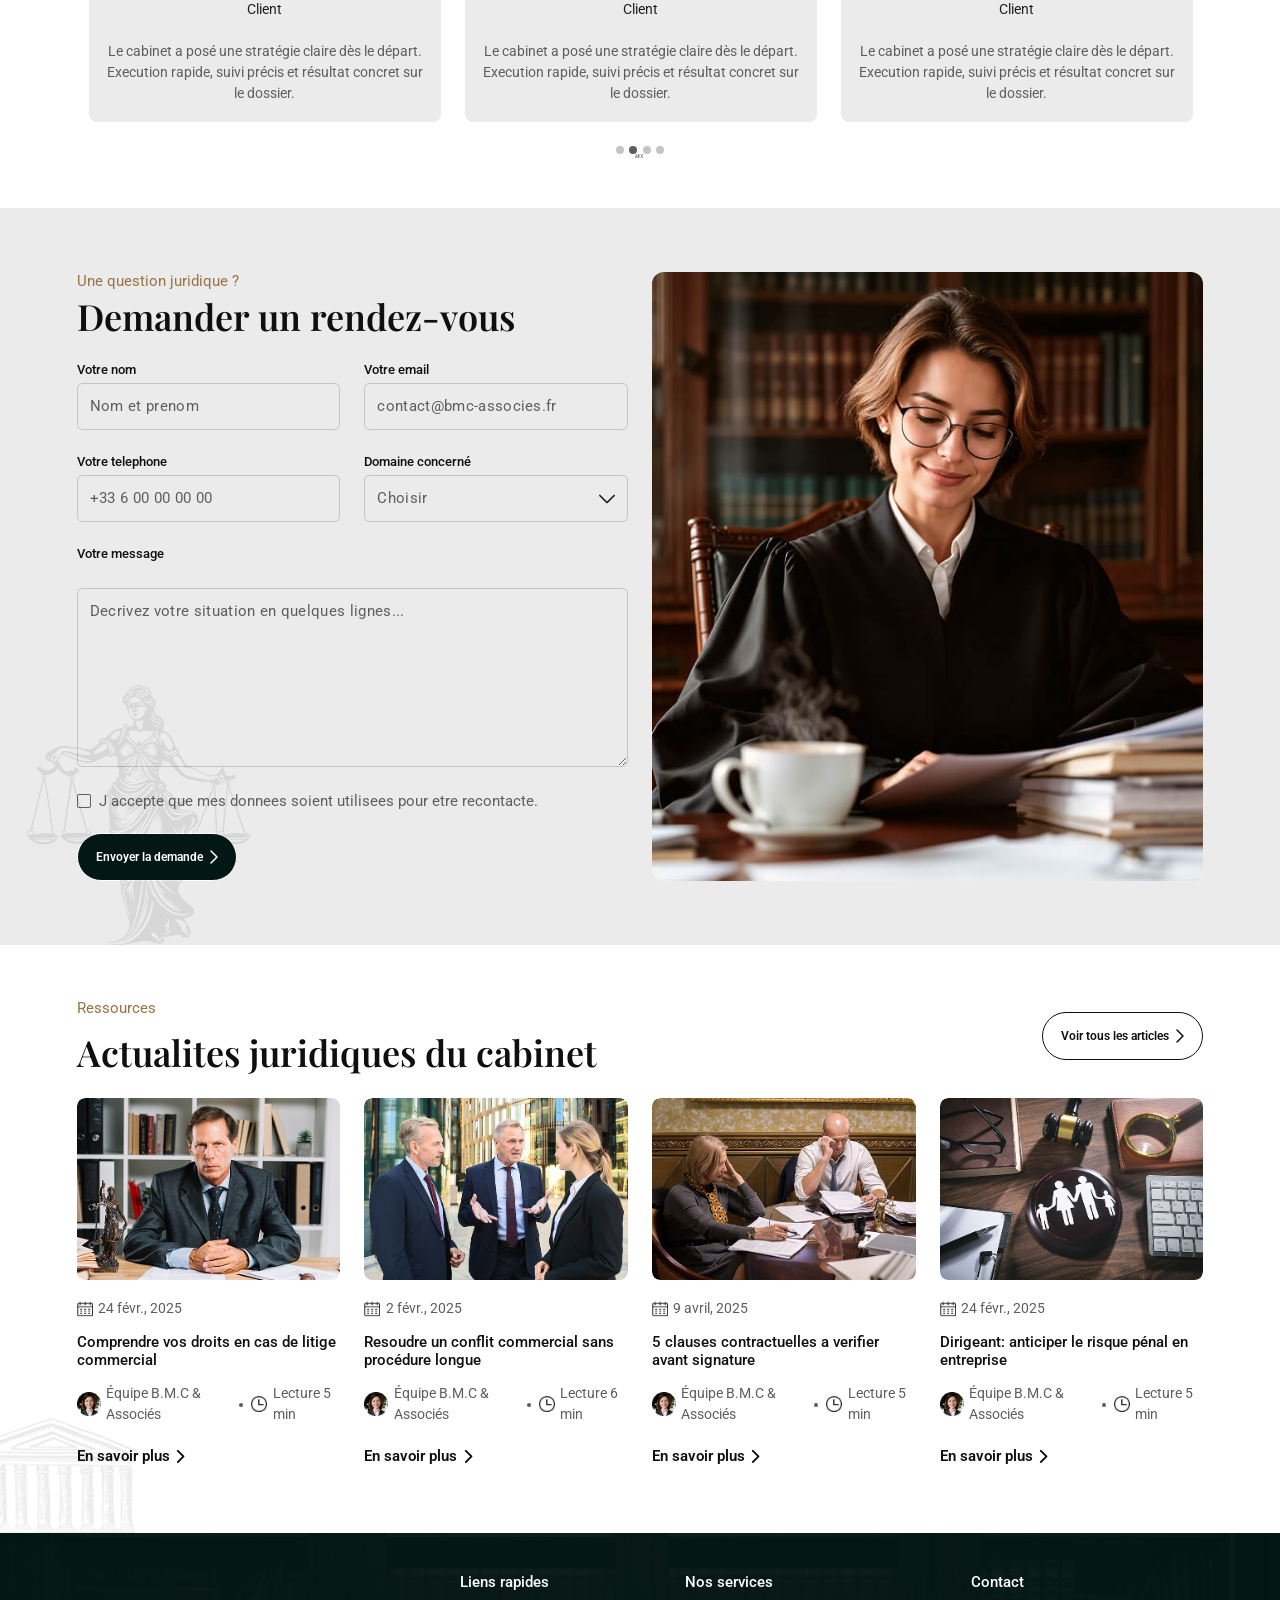
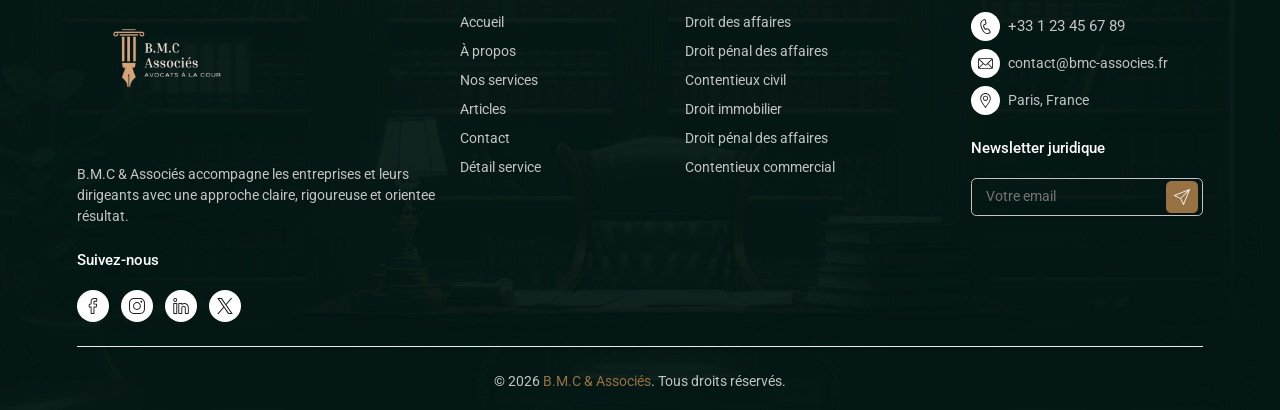
==== commit 2c81face: "Global: \n retirés" ====
--- a/index.html
+++ b/index.html
@@ -378,7 +378,8 @@
         <div class="container-fluid">
           <div class="heading mb-32">
             <div>
-              <h6 class="fw-400 color-sec mb-16">Nos services</h6>\n              <h2 class="fw-600">Domaines d'intervention du cabinet</h2>
+              <h6 class="fw-400 color-sec mb-16">Nos services</h6>
+              <h2 class="fw-600">Domaines d'intervention du cabinet</h2>
             </div>
             <a href="services.html" class="cus-btn-2 border-black">
               <span class="text">Voir tous les services</span>
@@ -1308,7 +1309,7 @@
             <div class="col-lg-4">
               <div>
                 <a href="" class="footer-logo mb-24"><img src="assets/media/logo-2-nobg.png" alt="footer-logo"></a>
-                <p class="mb-32 medium-gray">B.M.C & Associés accompagne les entreprises et leurs dirigeants\n                  avec une approche claire, rigoureuse et orientee résultat.</p>
+                <p class="mb-32 medium-gray">B.M.C & Associés accompagne les entreprises et leurs dirigeants                  avec une approche claire, rigoureuse et orientee résultat.</p>
                 <h6 class="fw-500 mb-24 white">Suivez-nous</h6>
                 <ul class="unstyled social-link">
                   <li>
